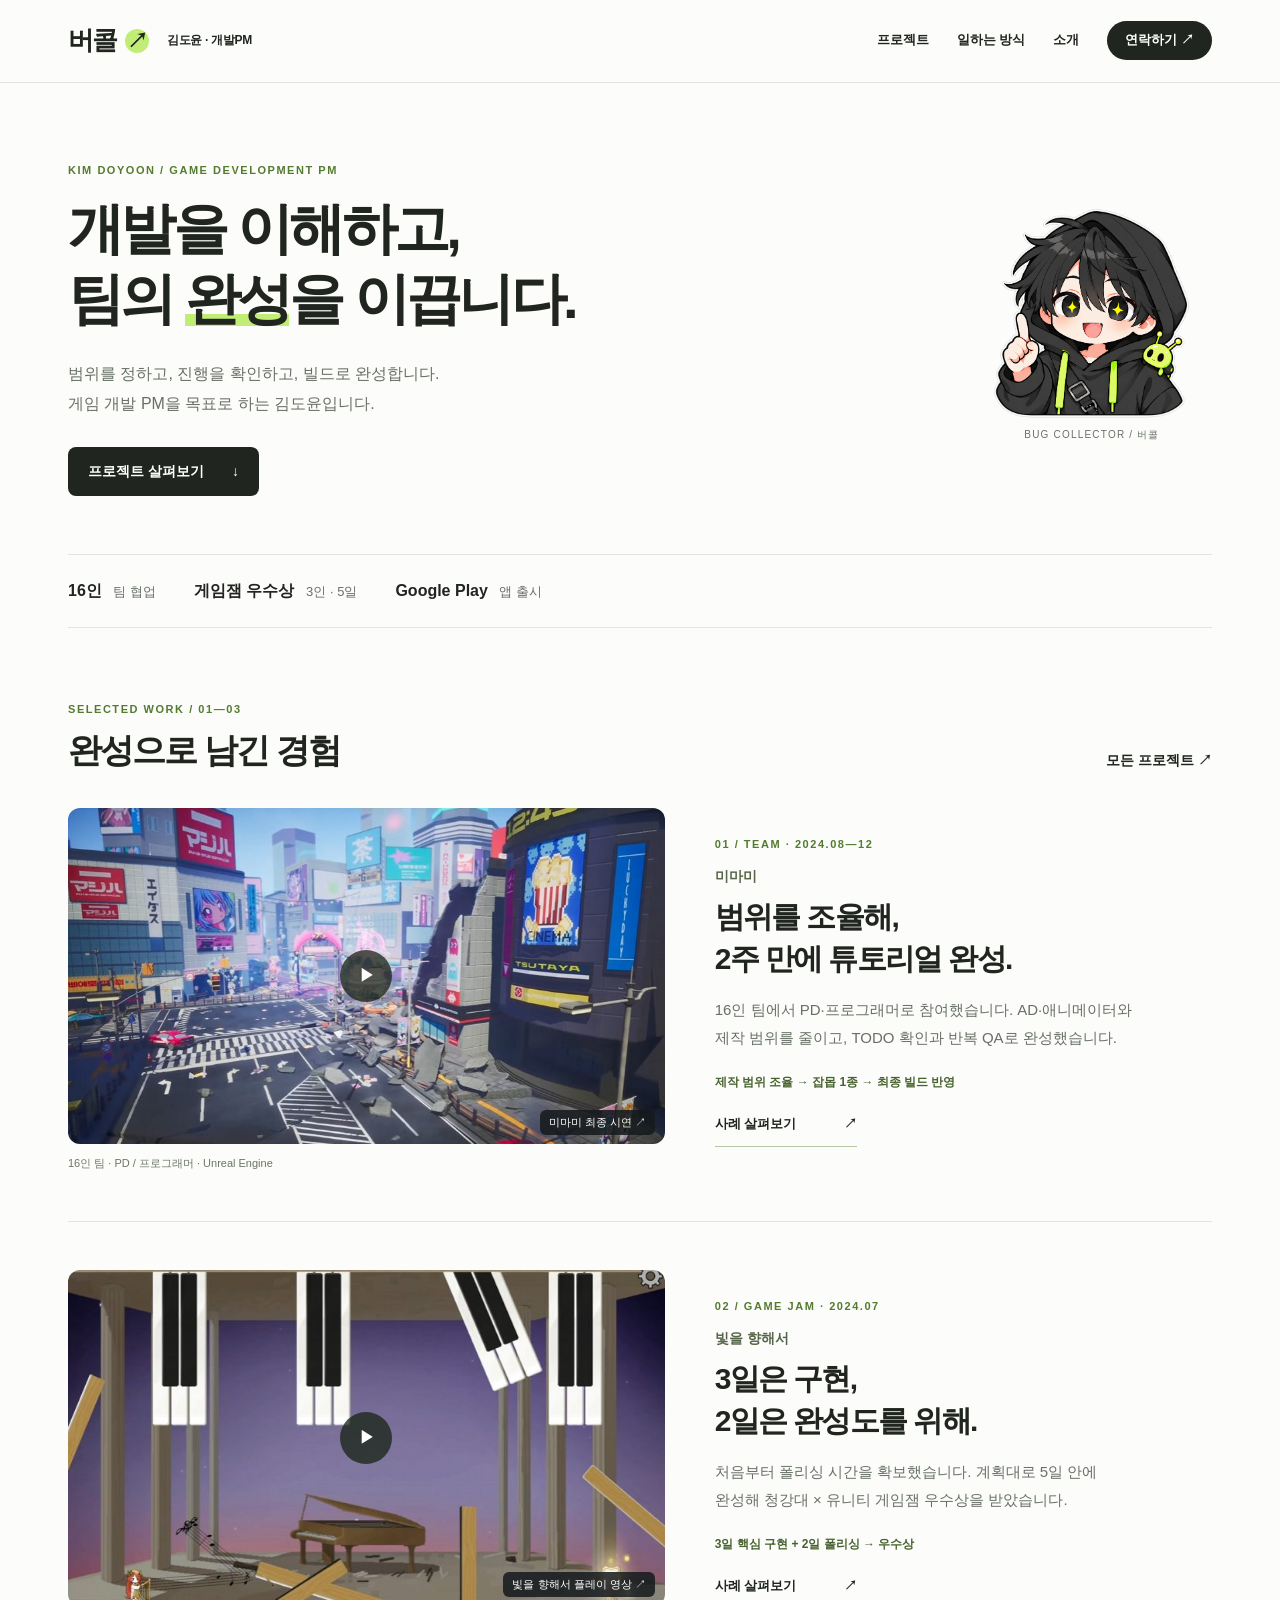
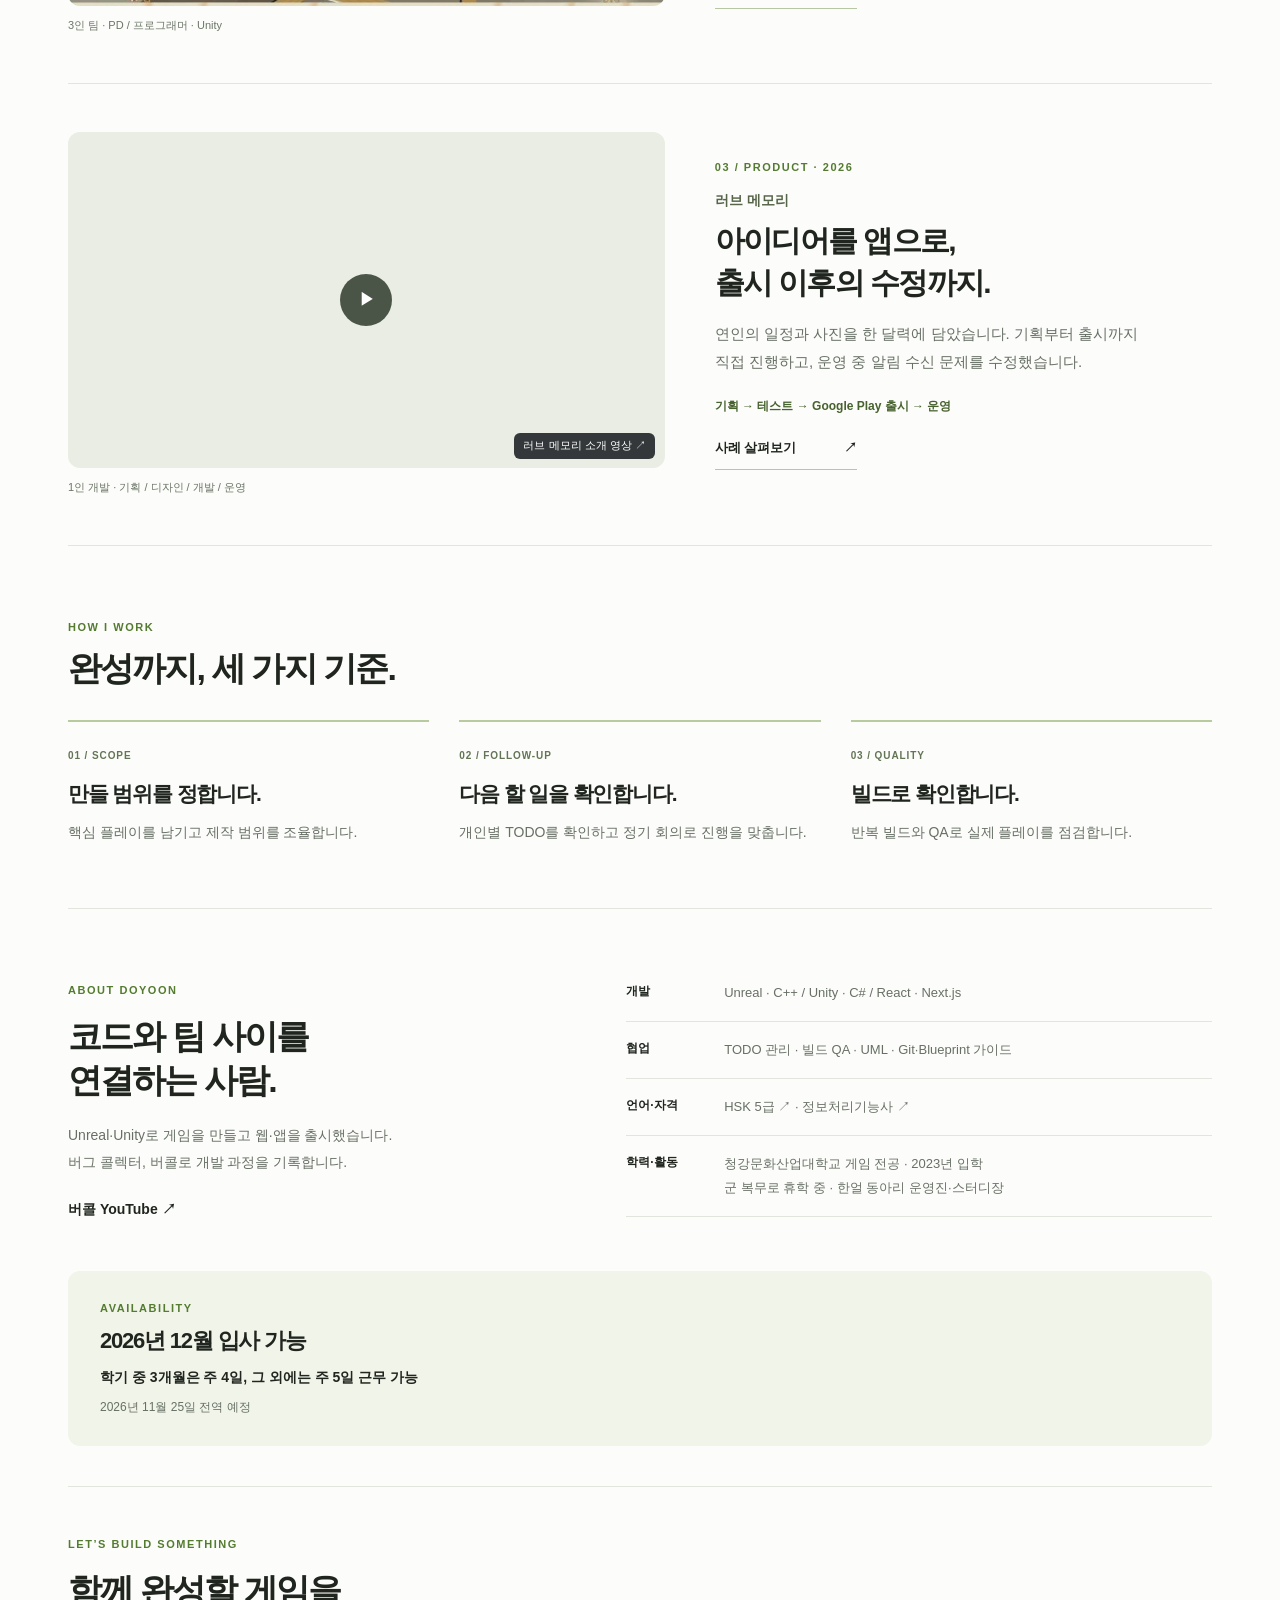
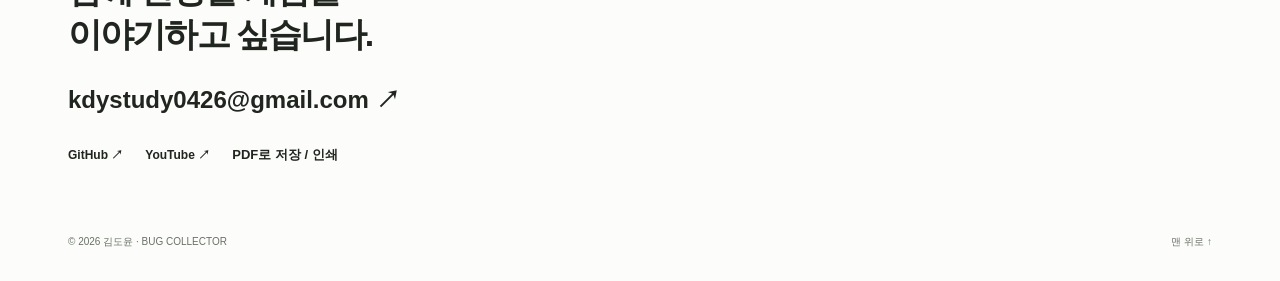
==== index.html @ 5506ebfa "Redesign PM portfolio with concise verified project stories" ====
<!doctype html>
<html lang="ko"><head><meta charset="utf-8"><meta name="viewport" content="width=device-width,initial-scale=1"><title>개발을 이해하고, 팀의 완성을 이끕니다 | 김도윤 · 개발PM</title><meta name="description" content="김도윤 개발 PM 포트폴리오. 16인 팀 협업, 게임잼 우수상, 앱 출시 경험."><meta name="theme-color" content="#ffffff"><meta property="og:title" content="개발을 이해하고, 팀의 완성을 이끕니다 | 김도윤 · 개발PM"><meta property="og:image" content="https://kevin04261004.github.io/Portfolio/assets/img/brand/bug-collector.png"><link rel="stylesheet" href="assets/css/portfolio.css"><link rel="stylesheet" href="assets/css/editorial.css"><script src="assets/js/portfolio.js" defer></script></head>
<body class="refresh home"><a class="skip" href="#main">본문으로 바로가기</a><header class="header"><div class="header-inner"><a class="brand" href="#">버콜<span class="brand-dot" aria-hidden="true">↗</span><span class="brand-name">김도윤 · 개발PM</span></a><nav aria-label="주요 메뉴"><a href="#projects">프로젝트</a><a href="#approach">일하는 방식</a><a href="#about">소개</a><a class="nav-contact" href="#contact">연락하기 ↗</a></nav></div></header><main class="container" id="main"><section class="intro"><div><p class="eyebrow">KIM DOYOON / GAME DEVELOPMENT PM</p><h1>개발을 이해하고,<br>팀의 <em>완성</em>을 이끕니다.</h1><p class="intro-line">범위를 정하고, 진행을 확인하고, 빌드로 완성합니다.<br>게임 개발 PM을 목표로 하는 김도윤입니다.</p><a class="button" href="#projects">프로젝트 살펴보기 <span>↓</span></a></div><div class="brand-stamp"><picture><source type="image/webp" srcset="assets/img/brand/bug-collector.webp"><img src="assets/img/brand/bug-collector.png" width="210" height="210" alt="버콜 캐릭터" fetchpriority="high"></picture><span>BUG COLLECTOR / 버콜</span></div></section>
<div class="quick-facts"><span><b>16인</b> 팀 협업</span><span><b>게임잼 우수상</b> 3인 · 5일</span><span><b>Google Play</b> 앱 출시</span></div>
<section class="selected section" id="projects"><div class="section-heading"><div><p class="eyebrow">SELECTED WORK / 01—03</p><h2>완성으로 남긴 경험</h2></div><a class="text-link" href="archive.html">모든 프로젝트 ↗</a></div><article class="work-row" id="pr-mimami"><div class="work-media"><a class="video-preview" href="https://www.youtube.com/watch?v=m4Nka0iVqvw&amp;t=329s" data-video="m4Nka0iVqvw" data-start="329" data-title="미마미 최종 시연" target="_blank" rel="noopener"><img src="assets/img/project/mimami.jpg" width="1280" height="720" loading="lazy" alt="미마미 최종 시연"><span class="play" aria-hidden="true">▶</span><span class="watch">미마미 최종 시연 ↗</span></a><p class="image-caption">16인 팀 · PD / 프로그래머 · Unreal Engine</p></div><div class="work-copy"><p class="eyebrow">01 / TEAM · 2024.08—12</p><p class="work-name">미마미</p><h3>범위를 조율해,<br>2주 만에 튜토리얼 완성.</h3><p class="work-description">16인 팀에서 PD·프로그래머로 참여했습니다. AD·애니메이터와 제작 범위를 줄이고, TODO 확인과 반복 QA로 완성했습니다.</p><p class="outcome">제작 범위 조율 → 잡몹 1종 → 최종 빌드 반영</p><a class="study-link" href="case-pr-mimami.html">사례 살펴보기 <span>↗</span></a></div></article><article class="work-row" id="pr-jam"><div class="work-media"><a class="video-preview" href="https://www.youtube.com/watch?v=gHCZj0rF1ME" data-video="gHCZj0rF1ME" data-start="0" data-title="빛을 향해서 플레이 영상" target="_blank" rel="noopener"><img src="assets/img/project/jam.jpg" width="1280" height="720" loading="lazy" alt="빛을 향해서 플레이 영상"><span class="play" aria-hidden="true">▶</span><span class="watch">빛을 향해서 플레이 영상 ↗</span></a><p class="image-caption">3인 팀 · PD / 프로그래머 · Unity</p></div><div class="work-copy"><p class="eyebrow">02 / GAME JAM · 2024.07</p><p class="work-name">빛을 향해서</p><h3>3일은 구현,<br>2일은 완성도를 위해.</h3><p class="work-description">처음부터 폴리싱 시간을 확보했습니다. 계획대로 5일 안에 완성해 청강대 × 유니티 게임잼 우수상을 받았습니다.</p><p class="outcome">3일 핵심 구현 + 2일 폴리싱 → 우수상</p><a class="study-link" href="case-pr-jam.html">사례 살펴보기 <span>↗</span></a></div></article><article class="work-row" id="love-memory"><div class="work-media"><a class="video-preview" href="https://www.youtube.com/watch?v=WIhtwNLPAaQ" data-video="WIhtwNLPAaQ" data-start="0" data-title="러브 메모리 소개 영상" target="_blank" rel="noopener"><img src="https://i.ytimg.com/vi/WIhtwNLPAaQ/maxresdefault.jpg" data-thumb="WIhtwNLPAaQ" width="1280" height="720" loading="lazy" alt="러브 메모리 소개 영상"><span class="play" aria-hidden="true">▶</span><span class="watch">러브 메모리 소개 영상 ↗</span></a><p class="image-caption">1인 개발 · 기획 / 디자인 / 개발 / 운영</p></div><div class="work-copy"><p class="eyebrow">03 / PRODUCT · 2026</p><p class="work-name">러브 메모리</p><h3>아이디어를 앱으로,<br>출시 이후의 수정까지.</h3><p class="work-description">연인의 일정과 사진을 한 달력에 담았습니다. 기획부터 출시까지 직접 진행하고, 운영 중 알림 수신 문제를 수정했습니다.</p><p class="outcome">기획 → 테스트 → Google Play 출시 → 운영</p><a class="study-link" href="case-love-memory.html">사례 살펴보기 <span>↗</span></a></div></article></section><section class="section method" id="approach"><div class="section-heading"><div><p class="eyebrow">HOW I WORK</p><h2>완성까지, 세 가지 기준.</h2></div></div><div class="method-grid"><article><span>01 / SCOPE</span><h3>만들 범위를 정합니다.</h3><p>핵심 플레이를 남기고 제작 범위를 조율합니다.</p></article><article><span>02 / FOLLOW-UP</span><h3>다음 할 일을 확인합니다.</h3><p>개인별 TODO를 확인하고 정기 회의로 진행을 맞춥니다.</p></article><article><span>03 / QUALITY</span><h3>빌드로 확인합니다.</h3><p>반복 빌드와 QA로 실제 플레이를 점검합니다.</p></article></div></section>
<section class="section about-new" id="about"><div><p class="eyebrow">ABOUT DOYOON</p><h2>코드와 팀 사이를<br>연결하는 사람.</h2><p>Unreal·Unity로 게임을 만들고 웹·앱을 출시했습니다.<br>버그 콜렉터, 버콜로 개발 과정을 기록합니다.</p><a class="text-link" href="https://www.youtube.com/@bugcollector0_0" target="_blank" rel="noopener">버콜 YouTube ↗</a></div><div class="profile-facts"><div><span>개발</span><p>Unreal · C++ / Unity · C# / React · Next.js</p></div><div><span>협업</span><p>TODO 관리 · 빌드 QA · UML · Git·Blueprint 가이드</p></div><div id="qualifications"><span>언어·자격</span><p><a href="assets/img/cert/hsk5.jpg" target="_blank" rel="noopener">HSK 5급 ↗</a> · <a href="assets/img/cert/info-processing.jpg" target="_blank" rel="noopener">정보처리기능사 ↗</a></p></div><div><span>학력·활동</span><p>청강문화산업대학교 게임 전공 · 2023년 입학<br>군 복무로 휴학 중 · 한얼 동아리 운영진·스터디장</p></div></div></section>
<section class="availability"><p class="eyebrow">AVAILABILITY</p><h2>2026년 12월 입사 가능</h2><p><strong>학기 중 3개월은 주 4일, 그 외에는 주 5일 근무 가능</strong></p><p class="availability-note">2026년 11월 25일 전역 예정</p></section>
<section class="contact" id="contact"><div><p class="eyebrow">LET’S BUILD SOMETHING</p><h2>함께 완성할 게임을<br>이야기하고 싶습니다.</h2><a class="contact-mail" href="mailto:kdystudy0426@gmail.com">kdystudy0426@gmail.com ↗</a><div class="contact-links"><a href="https://github.com/Kevin04261004" target="_blank" rel="noopener">GitHub ↗</a><a href="https://www.youtube.com/@bugcollector0_0" target="_blank" rel="noopener">YouTube ↗</a><button type="button" data-print>PDF로 저장 / 인쇄</button></div></div></section></main><footer class="footer container"><span>© 2026 김도윤 · BUG COLLECTOR</span><a href="#">맨 위로 ↑</a></footer><dialog id="video-dialog" aria-labelledby="video-title"><div class="video-toolbar"><h2 id="video-title">프로젝트 영상</h2><button type="button" data-close aria-label="영상 닫기">닫기 ✕</button></div><div id="player"></div><p>영상이 재생되지 않나요? <a id="youtube-direct" target="_blank" rel="noopener">YouTube에서 보기 ↗</a></p></dialog></body></html>
---- assets/css/portfolio.css ----
:root{--ink:#15191d;--muted:#616973;--lime:#c0f653;--wash:#f4f6f1;--line:#e5e8e1;--radius:16px}*{box-sizing:border-box}html{scroll-behavior:smooth;scroll-padding-top:100px}body{margin:0;color:var(--ink);background:#fff;font-family:Pretendard,'Noto Sans KR',-apple-system,BlinkMacSystemFont,'Segoe UI',sans-serif;font-size:16px;line-height:1.7;word-break:keep-all}a{color:inherit;text-decoration:none}button{font:inherit;cursor:pointer;color:inherit}a,button,summary{-webkit-tap-highlight-color:transparent}a:focus-visible,button:focus-visible,summary:focus-visible{outline:3px solid #56830b;outline-offset:5px}img{max-width:100%;height:auto;display:block}h1,h2,h3,h4,p{margin:0}h1,h2,h3,h4{line-height:1.3;letter-spacing:-.055em}p{color:var(--muted)}.container{max-width:1320px;margin:auto;padding:0 40px}.header{position:sticky;top:0;background:#fffffff5;z-index:20;border-bottom:1px solid var(--line)}.header-inner{max-width:1400px;margin:auto;padding:16px 40px;display:flex;align-items:center;justify-content:space-between;gap:20px}.brand{font-size:32px;font-weight:950;letter-spacing:-.08em;display:flex;align-items:center;gap:9px;white-space:nowrap}.brand-dot{border-radius:50%;background:var(--lime);width:30px;height:30px;display:grid;place-items:center;font-size:25px;line-height:1}.brand-name{font-size:14px;font-weight:600;letter-spacing:-.025em;margin-left:9px}nav{display:flex;align-items:center;gap:30px;font-size:14px;font-weight:700}.nav-contact{background:var(--ink);color:#fff;border-radius:40px;padding:10px 22px}.hero{display:grid;grid-template-columns:1.13fr 1fr;align-items:center;min-height:450px;padding-top:24px;gap:16px}.hero-copy{position:relative;z-index:1;padding:24px 0}.eyebrow{color:#517615;font-size:12px;font-weight:750;letter-spacing:.16em;margin-bottom:14px;display:block}.hero .eyebrow{display:flex;align-items:center;gap:15px}.eyebrow span{display:inline-block;height:1px;width:40px;background:var(--lime)}h1{font-size:clamp(34px,4.15vw,58px);line-height:1.23;letter-spacing:-.07em;font-weight:900;white-space:nowrap}.underline{position:relative;isolation:isolate}.underline:after{content:'';position:absolute;bottom:3px;left:-3px;width:100%;height:11px;background:var(--lime);z-index:-1;transform:rotate(-2deg);border-radius:15px}.hero-sub{font-size:23px;color:var(--ink);margin-top:23px;font-weight:500}.hero-description{font-size:14px;line-height:1.85;margin-top:10px}.button{display:inline-flex;align-items:center;gap:28px;border-radius:40px;background:var(--ink);color:white;padding:12px 26px;font-weight:700;font-size:15px;margin-top:24px;transition:transform .2s}.button:hover{transform:translateY(-3px)}.hero-art{position:relative;isolation:isolate;display:flex;align-items:center;justify-content:center;height:435px}.hero-art img{height:415px;width:415px;object-fit:contain;position:relative}.lime-orbit{position:absolute;inset:55px 0 30px;background:radial-gradient(ellipse,#e7ffaf,#f5ffdf);border-radius:50%;transform:rotate(-13deg);z-index:-1}.art-label{position:absolute;bottom:24px;right:0;font-size:13px;font-weight:800;transform:rotate(-8deg);background:#fff;border:1px solid var(--line);border-radius:9px;padding:8px 12px}.art-label small{display:block;font-weight:500;font-size:12px}.proof-strip{display:grid;grid-template-columns:repeat(3,1fr);gap:24px;padding:26px 0 30px;border-bottom:1px solid var(--line)}.proof-strip>a{display:flex;gap:16px;align-items:center}.proof-strip>a+a{border-left:1px solid var(--line);padding-left:24px}.proof-icon{flex-shrink:0;width:54px;height:54px;border-radius:50%;background:#eafaC7;display:grid;place-items:center;font-size:24px;font-weight:800}.proof-strip strong{display:block;font-size:20px;letter-spacing:-.05em}.proof-strip div>span{display:block;color:var(--muted);font-size:13px}.section{padding-top:64px}.section-heading{display:flex;justify-content:space-between;align-items:flex-end;gap:24px}.section-heading .eyebrow{margin-bottom:9px}h2{font-size:32px}.text-link{font-size:14px;font-weight:700}.text-link:hover,.case-links a:hover,.contact-links a:hover{text-decoration:underline;text-underline-offset:5px}.section-intro{font-size:15px;margin-top:10px;margin-bottom:25px}.project-grid{display:grid;grid-template-columns:repeat(3,minmax(0,1fr));gap:28px;align-items:start}.project{min-width:0;scroll-margin-top:110px}.video-preview{position:relative;display:block;aspect-ratio:16/9;border-radius:var(--radius);overflow:hidden;background:#edf0e9;isolation:isolate}.video-preview img{width:100%;height:100%;object-fit:cover;transition:transform .25s}.video-preview:hover img{transform:scale(1.035)}.project-badge{position:absolute;left:12px;top:12px;background:#fffffff2;border-radius:25px;padding:3px 13px;font-size:12px;font-weight:750}.play{position:absolute;left:50%;top:50%;transform:translate(-50%,-50%);width:44px;height:44px;display:grid;place-items:center;border-radius:50%;background:#111b;color:white;font-size:17px;padding-left:3px}.watch{position:absolute;right:10px;bottom:9px;font-size:11px;color:#fff;background:#15191dd9;padding:3px 9px;border-radius:6px}.project-meta{font-size:11px;letter-spacing:.07em;margin:17px 0 5px}.project h3{font-size:26px}.project-one{color:var(--ink);font-size:16px;font-weight:650;margin-top:7px}.project-summary{font-size:16px;margin-top:11px;line-height:1.85;min-height:78px}.tags{display:flex;flex-wrap:wrap;gap:6px;margin:16px 0 20px}.tags span{font-size:11px;background:var(--wash);border-radius:6px;padding:4px 8px;color:#4f5846}.case{border-top:1px solid var(--line);border-bottom:1px solid var(--line)}summary{display:flex;justify-content:space-between;align-items:center;gap:16px;cursor:pointer;list-style:none;font-size:14px;font-weight:700;padding:15px 0}summary::-webkit-details-marker{display:none}summary>span:last-child{font-size:20px;transition:transform .15s}details[open]>summary>span:last-child{transform:rotate(45deg)}.case-content{padding:4px 0 24px;font-size:16px}.case-content p{margin:12px 0}.case-facts{margin:0}.case-facts>div{margin:13px 0 20px}.case-facts dt{font-size:12px;color:#527815;font-weight:800;margin-bottom:5px}.case-facts dd{margin:0;color:#4a535c;line-height:1.85}h4{font-size:16px;margin:21px 0 8px}ul{padding-left:20px;color:#4a535c}li+li{margin-top:7px}.case-links{display:flex;gap:15px;flex-wrap:wrap;margin-top:18px;font-weight:700;font-size:13px}.note{font-size:12px!important;background:var(--wash);padding:12px;border-radius:8px;line-height:1.8}.mini-timeline{display:flex;gap:5px}.mini-timeline>div{flex:1;background:#eaf5d7;border-radius:6px;padding:10px}.mini-timeline strong,.mini-timeline span{display:block;font-size:12px}.approach{margin-top:30px;border-top:1px solid var(--line)}.approach .section-heading>p{font-size:14px}.approach-grid{display:grid;grid-template-columns:repeat(3,1fr);gap:34px;margin:36px 0}.step{font-size:13px;font-weight:800;color:#517615;display:inline-block;border-bottom:2px solid var(--lime);padding-bottom:3px;margin-bottom:14px}.approach-grid h3{font-size:21px;margin-bottom:13px}.approach-grid p{font-size:15px;line-height:1.9}.evidence{background:var(--wash);padding:8px 25px;border-radius:14px;scroll-margin-top:110px}.evidence summary strong{display:block;font-size:18px}.evidence summary .eyebrow{margin:0 0 4px;font-size:10px}.evidence-body{padding:8px 0 20px;font-size:14px}.table-wrap{overflow-x:auto;margin:20px 0}table{width:100%;border-collapse:collapse;font-size:13px;text-align:left}caption{text-align:left;color:var(--muted);font-size:12px;margin-bottom:8px}td,th{border-bottom:1px solid #d8ddd1;padding:12px;vertical-align:top}thead{background:#e5eadc}tbody th{white-space:nowrap}.reflection{border-bottom:1px solid var(--line);margin-top:10px}.reflection .case-content{max-width:800px}.about{display:grid;grid-template-columns:1fr 1fr;gap:65px;margin:20px 0 32px}.about p{font-size:15px;margin:20px 0;max-width:550px}.about-panel{background:var(--wash);border-radius:16px;padding:27px 30px}.about-panel h3{font-size:20px}.about-panel dl{margin:18px 0}.about-panel dl>div{border-top:1px solid var(--line);padding:10px 0}.about-panel dt{font-size:14px;font-weight:700}.about-panel dd{margin:2px 0 0;font-size:13px;color:var(--muted)}.about-panel>a{font-size:13px;font-weight:700}.career-row{display:grid;grid-template-columns:repeat(3,1fr);gap:30px;padding:24px 0;border-top:1px solid var(--line);border-bottom:1px solid var(--line)}.career-row .eyebrow{font-size:10px;margin-bottom:9px}.career-row strong{font-size:15px}.career-row p{font-size:13px;margin-top:6px}.contact{margin:64px 0 30px;background:#edf8d9;border-radius:22px;padding:40px;display:flex;align-items:center;justify-content:space-between;gap:30px}.contact-mail{font-size:clamp(16px,2.2vw,25px);font-weight:650;display:inline-block;margin:23px 0;word-break:break-all}.contact-links{display:flex;gap:22px;flex-wrap:wrap;align-items:center;font-size:13px;font-weight:600}.contact-links button{border:0;background:transparent;padding:0;font-size:13px}.contact img{object-fit:contain;width:200px}.footer{display:flex;justify-content:space-between;font-size:11px;color:var(--muted);padding-top:20px;padding-bottom:30px}.skip{position:fixed;top:-100px;left:20px;background:var(--lime);padding:10px;z-index:100}.skip:focus{top:10px}dialog{padding:20px;border:0;border-radius:16px;width:min(960px,94vw);max-height:90vh;color:var(--ink)}dialog::backdrop{background:#101615cc}dialog h2{font-size:20px}.video-toolbar{display:flex;align-items:center;justify-content:space-between;margin-bottom:14px;gap:20px}.video-toolbar button{border:1px solid var(--line);border-radius:6px;background:white;padding:5px 10px}#player{aspect-ratio:16/9;background:#111}#player iframe{width:100%;height:100%;border:0}dialog p{font-size:13px;margin-top:12px}dialog p a{font-weight:700;text-decoration:underline}.archive-hero{padding:56px 0 30px}.archive-hero p{margin-top:16px}.archive-grid{row-gap:40px}.archive-grid .project-summary{min-height:0}.filter-bar{display:flex;gap:8px;flex-wrap:wrap;margin:20px 0 28px}.filter-bar button{background:white;border:1px solid var(--line);padding:7px 18px;border-radius:25px;font-size:13px}.filter-bar button[aria-pressed=true]{background:var(--ink);color:white}.archive-search{width:min(100%,430px);padding:12px 16px;font:inherit;border:1px solid #b8c0ad;border-radius:9px}.archive-count{font-size:13px;margin-bottom:18px}[hidden]{display:none!important}
@media(min-width:1500px){.hero{min-height:480px}.hero-art{height:460px}.hero-art img{height:440px;width:440px}}
@media(max-width:1000px){.container{padding-left:25px;padding-right:25px}.header-inner{padding:14px 25px}nav{gap:18px}.hero-art{height:350px}.hero-art img{height:330px;width:330px}.hero-sub{font-size:20px}.hero-description{font-size:13px}.proof-strip{gap:12px}.proof-strip>a+a{padding-left:12px}.proof-strip>a{gap:10px}.proof-strip strong{font-size:17px}.proof-strip div>span{font-size:12px}.proof-icon{width:44px;height:44px}.project-grid{gap:20px}.project-summary{min-height:103px}.about{gap:35px}}
@media(max-width:720px){html{scroll-padding-top:125px}.container{padding-left:22px;padding-right:22px}.header-inner{padding:10px 22px;flex-wrap:wrap;gap:8px}.brand{font-size:26px}.brand-name{font-size:12px}.brand-dot{width:25px;height:25px;font-size:20px}nav{width:100%;justify-content:space-between;gap:12px;font-size:12px}.nav-contact{padding:5px 14px}.hero{grid-template-columns:1fr;padding-top:16px;gap:0}.hero-copy{padding-bottom:0}.hero .eyebrow{font-size:10px}h1{font-size:clamp(29px,7.8vw,52px);white-space:normal}.hero-sub{font-size:20px;margin-top:21px}.hero-description{font-size:13px}.hero-description br{display:none}.button{margin-top:19px;font-size:14px}.hero-art{height:275px;margin-top:6px}.hero-art img{height:275px;width:275px}.lime-orbit{inset:25px 5% 15px}.art-label{font-size:11px;right:0;bottom:15px}.art-label small{font-size:10px}.proof-strip{grid-template-columns:1fr;gap:15px;padding:20px 0 25px}.proof-strip>a+a{padding-left:0;border:0}.proof-strip strong{font-size:17px}.proof-strip div>span{font-size:13px}.proof-icon{width:42px;height:42px;font-size:20px}.section{padding-top:40px}.section-heading{gap:10px;align-items:center}h2{font-size:27px}.section-heading .text-link{font-size:12px;white-space:nowrap}.eyebrow{font-size:10px}.section-intro{font-size:14px}.project-grid{grid-template-columns:1fr;gap:32px}.project-summary{min-height:0;font-size:15px}.project-one{font-size:17px}.project-meta{font-size:12px}.tags span{font-size:12px}.case-content{font-size:15px}summary{font-size:15px}.project h3{font-size:27px}.watch{font-size:12px}.approach .section-heading>p{display:none}.approach-grid{grid-template-columns:1fr;gap:25px;margin:25px 0}.approach-grid h3{font-size:20px}.step{margin-bottom:10px}.evidence{padding:8px 16px}.evidence summary strong{font-size:16px}.evidence-body{font-size:15px}table{min-width:560px}.about{grid-template-columns:1fr;gap:24px;margin-top:0}.about p{font-size:15px}.about-panel{padding:24px}.career-row{grid-template-columns:1fr;gap:23px}.contact{margin-top:40px;padding:25px 22px;gap:0;position:relative;overflow:hidden}.contact>div{position:relative;z-index:1}.contact img{display:none}.contact h2{font-size:27px}.contact-links{gap:18px;font-size:12px}.footer{gap:18px;font-size:10px}dialog{padding:14px}dialog h2{font-size:16px}.archive-hero{padding-top:35px}}
@media(prefers-reduced-motion:reduce){html{scroll-behavior:auto}*,*:before,*:after{transition:none!important}}
@media print{.header,nav,.button,.play,.watch,.filter-bar,.archive-search,.contact-links button,dialog,.skip{display:none!important}.container{max-width:none;padding:0}.hero{min-height:0}.hero-art{height:200px}.hero-art img{height:200px;width:200px}h1{font-size:30px}.hero-description{font-size:12px}.section{padding-top:22px}.project-grid{display:block}.project{break-inside:avoid;margin-bottom:22px}.video-preview{max-width:300px}.case-content{font-size:11px}.section-heading h2{font-size:24px}.proof-strip{padding:15px 0}.proof-strip strong{font-size:14px}.about,.career-row,.approach-grid{gap:18px}.contact{margin:25px 0;padding:20px}body{font-size:12px}.note{font-size:10px!important}details>summary{font-size:14px}a[href^='http']:after{content:' ↗';font-size:9px}.video-preview:after{content:attr(href)!important;position:absolute;bottom:0;background:white;font-size:8px}.tags{margin:10px 0}.project-summary{min-height:0}.footer{padding-top:10px}@page{size:A4;margin:14mm}}
/* Long-form cases keep the landing page concise and the reading column wide. */
.study-link{display:flex;justify-content:space-between;align-items:center;gap:12px;padding:14px 0;font-size:14px;font-weight:750;color:#395d08}.study-link:hover{text-decoration:underline;text-underline-offset:4px}.study{max-width:1100px}.back-link{display:inline-block;margin-top:28px;font-size:14px;color:var(--muted)}.study-hero{padding:38px 0 25px}.study-hero h1{font-size:48px;white-space:normal}.study-headline{font-size:26px;color:var(--ink);font-weight:700;margin:15px 0;line-height:1.5}.study-hero>p:last-of-type{max-width:780px;font-size:17px}.study-facts{display:grid;grid-template-columns:repeat(3,1fr);gap:20px;border-top:1px solid var(--line);border-bottom:1px solid var(--line);padding:20px 0;margin:28px 0 0}.study-facts dt{color:var(--muted);font-size:12px}.study-facts dd{margin:6px 0 0;font-size:15px;font-weight:650}.study-video{max-width:780px;margin:0 auto 35px}.study-video>p{font-size:12px;margin-top:8px;text-align:center}.study-section{border-top:1px solid var(--line);padding:38px 0}.study-section>p{font-size:16px;line-height:1.95;margin:18px 0;max-width:850px}.study-section h2{font-size:29px}.decision-grid{display:grid;grid-template-columns:1fr 1fr;gap:20px;margin:25px 0}.decision-grid article{background:var(--wash);border-radius:12px;padding:24px}.decision-grid h3{font-size:20px;margin-bottom:12px}.decision-grid p{font-size:16px;line-height:1.9}.decision-grid p+p{margin-top:14px}.study-section table{font-size:15px;line-height:1.85}.study-section tbody th{white-space:normal;min-width:130px}.study-subhead{font-size:21px;margin:28px 0 10px}.record-list{list-style:none;counter-reset:record;padding:0;margin:25px 0}.record-list li{position:relative;counter-increment:record;padding:0 0 24px 48px;border-left:2px solid #dbebc5;margin-left:16px}.record-list li:before{content:counter(record);position:absolute;left:-17px;top:0;width:32px;height:32px;border-radius:50%;background:var(--lime);display:grid;place-items:center;font-size:13px;font-weight:800}.record-list strong{font-size:18px}.record-list p{font-size:16px;margin:8px 0 0;line-height:1.9}.source-box{background:var(--wash);padding:22px;border-radius:12px;margin-top:25px}.source-box h3{font-size:18px}.source-box ul,.source-box p{font-size:14px}.study-nav{display:flex;justify-content:space-between;gap:20px;border-top:1px solid var(--line);padding:25px 0;font-size:15px;font-weight:700}.study .mini-timeline{margin:25px 0}.study .mini-timeline>div{padding:20px}.study .mini-timeline strong{font-size:17px}.study .mini-timeline span{font-size:14px;margin-top:5px}
@media(max-width:720px){.study-hero{padding-top:28px}.study-hero h1{font-size:36px}.study-headline{font-size:23px}.study-facts{grid-template-columns:1fr;gap:16px}.study-facts dd{margin-top:3px}.study-section{padding:30px 0}.study-section h2{font-size:25px}.decision-grid{grid-template-columns:1fr}.decision-grid article{padding:20px}.study-nav{flex-wrap:wrap}.study .mini-timeline{flex-direction:column}.study-section table{min-width:600px}.record-list li{padding-left:32px}.study-link{font-size:15px}}
@media print{.study-link,.back-link,.study-nav{display:none}.study-hero{padding:10px 0}.study-hero h1{font-size:30px}.study-headline{font-size:21px}.study-video{max-width:400px}.study-section{padding:20px 0}.study-section h2{font-size:22px}.study-section>p,.decision-grid p,.record-list p{font-size:11px}.study-section table{font-size:10px;min-width:0}.decision-grid article{break-inside:avoid}.source-box{break-inside:avoid}}

.credentials-summary{display:inline-flex;flex-wrap:wrap;align-items:center;gap:9px;font-size:13px;font-weight:650;color:#466619;margin-top:10px}.credentials-summary:hover{text-decoration:underline;text-underline-offset:4px}.qualifications{padding:24px 0 8px;scroll-margin-top:120px}.qualifications h2{font-size:27px}.qualifications .credential-date{font-size:13px;color:var(--muted);margin:14px 0 12px}.qualifications .text-link{display:inline-block;padding:5px 0}@media(max-width:720px){.qualifications h2{font-size:24px}.credentials-summary{font-size:12px}.qualifications .decision-grid{margin-top:20px}}@media print{.qualifications{break-inside:avoid}.qualifications h2{font-size:22px}.qualifications .decision-grid{grid-template-columns:1fr 1fr}.qualifications p{font-size:11px}.credentials-summary{font-size:11px}}
---- assets/css/editorial.css ----
/* The recruiting portfolio: concise copy, large project visuals, light surfaces. */
.refresh{--ink:#20251f;--muted:#687066;--lime:#c1ed77;--wash:#f6f7f3;--line:#e1e5dd;background:#fcfdfa;line-height:1.75}
.refresh .container{max-width:1240px;padding-inline:48px}.refresh .header{background:#fcfdfaf5}.refresh .header-inner{max-width:1240px;padding:18px 48px}.refresh .brand{font-size:26px}.refresh .brand-name{font-size:12px}.refresh .brand-dot{width:24px;height:24px;font-size:21px}.refresh nav{font-size:13px;gap:28px}.refresh .nav-contact{padding:8px 18px}.refresh .eyebrow{color:#547b30;font-size:11px;letter-spacing:.14em}.refresh h2{font-size:34px;letter-spacing:-.055em}.refresh .button{border-radius:8px;font-size:14px;padding:12px 20px;margin-top:28px}.refresh a{transition:color .15s}.refresh a:hover{color:#41651c}.refresh .button:hover,.refresh .nav-contact:hover{color:#fff;background:#35492a}
.intro{display:flex;align-items:center;justify-content:space-between;gap:24px;padding:78px 0 58px}.intro h1{font-size:clamp(36px,4.4vw,60px);line-height:1.25;white-space:normal;letter-spacing:-.065em}.intro h1 em{font-style:normal;position:relative;isolation:isolate}.intro h1 em:after{content:'';position:absolute;bottom:4px;left:0;right:0;height:12px;background:var(--lime);z-index:-1}.intro-line{font-size:16px;margin-top:24px;line-height:1.9}.brand-stamp{width:240px;flex-shrink:0;align-self:center;text-align:center}.brand-stamp img{width:210px;height:210px;object-fit:contain;margin:auto}.brand-stamp>span{font-size:10px;letter-spacing:.12em;color:var(--muted)}.quick-facts{display:flex;gap:38px;padding:22px 0;border-block:1px solid var(--line);font-size:13px;color:var(--muted)}.quick-facts b{font-size:16px;color:var(--ink);margin-right:8px}.refresh .section{padding-top:72px}.selected>.section-heading{margin-bottom:36px}.work-row{display:grid;grid-template-columns:1.2fr 1fr;gap:50px;align-items:center;padding:0 0 48px;margin-bottom:48px;border-bottom:1px solid var(--line);scroll-margin-top:110px}.work-row:last-child{margin-bottom:0}.refresh .video-preview{border-radius:12px;background:#e9ede4}.refresh .play{width:52px;height:52px;background:#172313bf}.image-caption{font-size:11px;margin-top:10px;color:#6b7466}.work-copy .eyebrow{margin-bottom:10px}.work-name{font-size:14px;font-weight:700;color:#57664a;margin-bottom:8px}.work-copy h3{font-size:30px;line-height:1.4;letter-spacing:-.055em}.work-description{font-size:15px;line-height:1.85;margin-top:16px;max-width:430px}.outcome{margin-top:20px;color:#48622f;font-weight:650;font-size:12px}.work-copy .study-link{display:inline-flex;gap:48px;margin-top:10px;border-bottom:1px solid #b6c7a4;padding:10px 0;color:var(--ink);font-size:13px}.method-grid{display:grid;grid-template-columns:repeat(3,1fr);gap:30px;margin-top:30px}.method-grid article{border-top:2px solid #b8cb9e;padding-top:18px}.method-grid article>span{font-size:10px;letter-spacing:.09em;color:#647456;font-weight:750}.method-grid h3{font-size:21px;margin:12px 0}.method-grid p{font-size:14px;line-height:1.85}.about-new{display:grid;grid-template-columns:1fr 1.2fr;gap:70px;margin-top:62px;border-top:1px solid var(--line)}.about-new>div>p:not(.eyebrow){font-size:14px;line-height:1.9;margin:20px 0}.profile-facts>div{display:grid;grid-template-columns:80px 1fr;gap:18px;border-bottom:1px solid var(--line);padding:16px 0;font-size:13px}.profile-facts>div:first-child{padding-top:0}.profile-facts span{font-size:12px;font-weight:700}.profile-facts p{line-height:1.85}.availability{margin-top:48px;padding:28px 32px;background:#f0f4e9;border-radius:12px}.availability .eyebrow{margin-bottom:8px}.availability h2{font-size:22px;margin-bottom:10px}.availability p{font-size:14px;color:var(--ink)}.availability .availability-note{font-size:12px;color:var(--muted);margin-top:7px}.refresh .contact{background:transparent;padding:48px 0 10px;margin-top:40px;border-top:1px solid var(--line);border-radius:0}.refresh .contact h2{font-size:34px}.refresh .contact-mail{font-size:24px}.refresh .contact-links{font-size:12px}.refresh .footer{margin-top:36px;font-size:10px}
.case-page main.container{max-width:1100px}.case-hero{padding:44px 0 28px}.case-name{font-size:17px;font-weight:700;color:#536b3d;margin-bottom:12px}.case-hero h1{font-size:clamp(34px,4.2vw,52px);line-height:1.3;white-space:normal}.case-lead{margin-top:22px;font-size:16px;line-height:1.9}.metric-row{display:grid;grid-template-columns:repeat(3,1fr);margin:32px 0 0;padding:20px 0;border-block:1px solid var(--line);gap:18px}.metric-row dt{font-size:11px;color:var(--muted)}.metric-row dd{font-size:21px;font-weight:700;margin:6px 0 0;letter-spacing:-.03em}.case-page main>.video-preview{max-width:880px;margin:0 auto 24px}.case-section{padding:48px 0;border-bottom:1px solid var(--line)}.case-section h2{font-size:30px}.case-section .decision-grid{grid-template-columns:repeat(auto-fit,minmax(230px,1fr));gap:18px;margin:24px 0 0}.case-section .decision-grid article{border:1px solid var(--line);background:#fff;border-radius:10px;padding:24px}.case-section .decision-grid h3{font-size:18px}.case-section .decision-grid p{font-size:15px;line-height:1.85}.section-copy{font-size:15px;margin:20px 0;max-width:790px;line-height:1.95}.video-pair{display:grid;grid-template-columns:1fr 1fr;gap:24px;margin-top:28px}.skill-list{display:flex;flex-wrap:wrap;gap:10px;margin-top:24px}.skill-list span{background:var(--wash);border:1px solid var(--line);border-radius:6px;padding:10px 14px;font-size:14px}.source-details{margin:26px 0;border-block:1px solid var(--line)}.source-details summary{font-size:13px;color:var(--muted)}.source-details>div{padding:4px 0 20px}.source-details p{font-size:13px;line-height:1.9}.record-excerpts{margin:18px 0;font-size:13px}.record-excerpts>div{display:grid;grid-template-columns:160px 1fr;gap:16px;padding:12px 0;border-top:1px solid var(--line)}.record-excerpts dt{font-weight:700}.record-excerpts dd{margin:0;color:var(--muted)}.schedule{display:grid;grid-template-columns:3fr 2fr;margin-top:28px;border-radius:12px;overflow:hidden;gap:3px}.schedule article{padding:28px;background:#eaf3dd}.schedule article+article{background:#f1ecdF}.schedule span{font-size:12px;letter-spacing:.1em;font-weight:700}.schedule h3{font-size:24px;margin:16px 0 10px}.schedule p{font-size:14px}.release-steps{display:grid;grid-template-columns:repeat(4,1fr);gap:8px;margin-top:28px;counter-reset:release}.release-steps span{counter-increment:release;background:#eff3e9;padding:16px;border-radius:8px;font-size:14px;font-weight:650}.release-steps span:before{content:'0' counter(release);display:block;font-size:11px;color:#61823c;margin-bottom:6px}.refresh .study-nav{font-size:13px;margin-top:30px}
@media(max-width:900px){.refresh .container{padding-inline:28px}.refresh .header-inner{padding-inline:28px}.brand-stamp{width:180px}.brand-stamp img{width:170px;height:170px}.intro{padding-top:54px}.work-row{gap:28px;grid-template-columns:1.05fr 1fr}.work-copy h3{font-size:26px}.quick-facts{gap:20px}.quick-facts b{font-size:14px}.about-new{gap:36px}}
@media(max-width:650px){.refresh .container{padding-inline:22px}.refresh .header-inner{padding:12px 22px;gap:10px}.refresh nav{gap:12px;font-size:12px}.refresh .brand-name{font-size:11px}.refresh .brand{font-size:24px}.intro{position:relative;padding:44px 0 32px;display:block}.intro .eyebrow{font-size:9px;letter-spacing:.08em}.intro h1{font-size:clamp(31px,8.3vw,48px)}.intro-line{font-size:14px;margin-top:20px}.intro-line br{display:none}.brand-stamp{position:absolute;bottom:22px;right:0;width:95px}.brand-stamp img{width:95px;height:95px}.brand-stamp>span{display:none}.intro .button{font-size:12px;padding:11px 15px;gap:15px}.quick-facts{gap:10px;justify-content:space-between;padding:18px 0;font-size:10px}.quick-facts b{display:block;margin:0 0 3px;font-size:13px}.refresh .section{padding-top:42px}.refresh h2{font-size:27px}.selected>.section-heading{margin-bottom:24px}.work-row{grid-template-columns:1fr;gap:20px;padding-bottom:30px;margin-bottom:32px}.image-caption{font-size:10px}.work-copy h3{font-size:27px}.work-description{font-size:14px;margin-top:14px;max-width:none}.outcome{font-size:11px;margin-top:14px}.work-copy .eyebrow{font-size:10px}.work-copy .study-link{margin-top:6px}.method-grid{grid-template-columns:1fr;gap:24px;margin-top:24px}.method-grid h3{font-size:20px;margin:8px 0}.about-new{grid-template-columns:1fr;gap:30px;margin-top:42px}.availability{padding:24px;margin-top:32px}.availability h2{font-size:21px}.availability p{font-size:13px}.refresh .contact{padding-top:32px;margin-top:32px}.refresh .contact h2{font-size:27px}.refresh .contact-mail{font-size:clamp(16px,4.7vw,23px)}.case-hero{padding-top:30px}.case-hero h1{font-size:33px}.case-name{font-size:15px}.case-lead{font-size:14px}.case-lead br{display:none}.metric-row{gap:10px;margin-top:24px;padding:16px 0}.metric-row dt{font-size:10px}.metric-row dd{font-size:15px}.case-section{padding:32px 0}.case-section h2{font-size:25px}.case-section .decision-grid{grid-template-columns:1fr}.case-section .decision-grid article{padding:20px}.case-section .decision-grid p{font-size:14px}.video-pair{grid-template-columns:1fr;gap:20px}.schedule{grid-template-columns:1fr}.schedule article{padding:22px}.schedule h3{font-size:22px}.release-steps{grid-template-columns:1fr 1fr}.section-copy{font-size:14px}.record-excerpts>div{grid-template-columns:1fr;gap:5px}.skill-list span{font-size:12px}.source-details summary{font-size:12px}}
@media print{@page{size:A4;margin:14mm}.refresh{background:#fff;font-size:10pt}.refresh .container{max-width:none;padding:0}.refresh .header,.refresh .button,.refresh .study-link,.refresh .text-link,.refresh .play,.refresh .watch,.refresh .back-link,.refresh .source-details,.refresh .study-nav,.refresh .contact-links button{display:none!important}.refresh .video-preview:after{content:none!important}.refresh a[href^='http']:after{content:none}.intro{padding:0 0 18px;display:flex}.intro h1{font-size:30px}.intro .eyebrow{font-size:8px}.intro-line{font-size:11px;margin-top:12px}.brand-stamp{position:static;width:100px}.brand-stamp img{width:100px;height:100px}.brand-stamp>span{display:none}.quick-facts{display:flex;padding:12px 0;gap:24px}.quick-facts b{font-size:12px;display:inline}.quick-facts span{font-size:10px}.refresh .section{padding-top:24px}.refresh h2{font-size:22px}.selected>.section-heading{margin-bottom:20px}.work-row{display:grid;grid-template-columns:1fr 1fr;gap:22px;padding-bottom:20px;margin-bottom:20px;break-inside:avoid}.refresh .video-preview{max-width:none}.work-copy h3{font-size:21px}.work-description{font-size:10px;margin-top:8px}.work-name{font-size:11px;margin-bottom:4px}.work-copy .eyebrow{font-size:8px;margin-bottom:6px}.outcome,.image-caption{font-size:8px}.outcome{margin-top:9px}.method,.about-new,.availability,.contact{break-inside:avoid}.method-grid{grid-template-columns:repeat(3,1fr);gap:18px;margin-top:20px}.method-grid h3{font-size:15px}.method-grid p{font-size:10px}.about-new{grid-template-columns:1fr 1.2fr;margin-top:24px;gap:24px}.about-new>div>p:not(.eyebrow){font-size:10px;margin:14px 0}.profile-facts>div{padding:10px 0;font-size:10px;grid-template-columns:60px 1fr;gap:10px}.profile-facts span{font-size:9px}.availability{margin-top:24px;padding:18px}.availability h2{font-size:18px}.availability p{font-size:11px}.refresh .contact{margin-top:24px;padding-top:20px}.refresh .contact h2{font-size:22px}.refresh .contact-mail{font-size:17px}.refresh .footer{margin-top:15px}.case-hero{padding-top:0}.case-hero h1{font-size:30px}.case-lead{font-size:11px}.metric-row dd{font-size:17px}.case-page main>.video-preview{max-width:480px}.case-section{padding:24px 0;break-inside:avoid}.case-section h2{font-size:23px}.case-section .decision-grid{grid-template-columns:repeat(2,1fr)}.case-section .decision-grid p,.section-copy{font-size:11px}.video-pair{grid-template-columns:1fr 1fr}.schedule{grid-template-columns:3fr 2fr}.release-steps{grid-template-columns:repeat(4,1fr)}.schedule p{font-size:11px}.skill-list span{font-size:10px}}
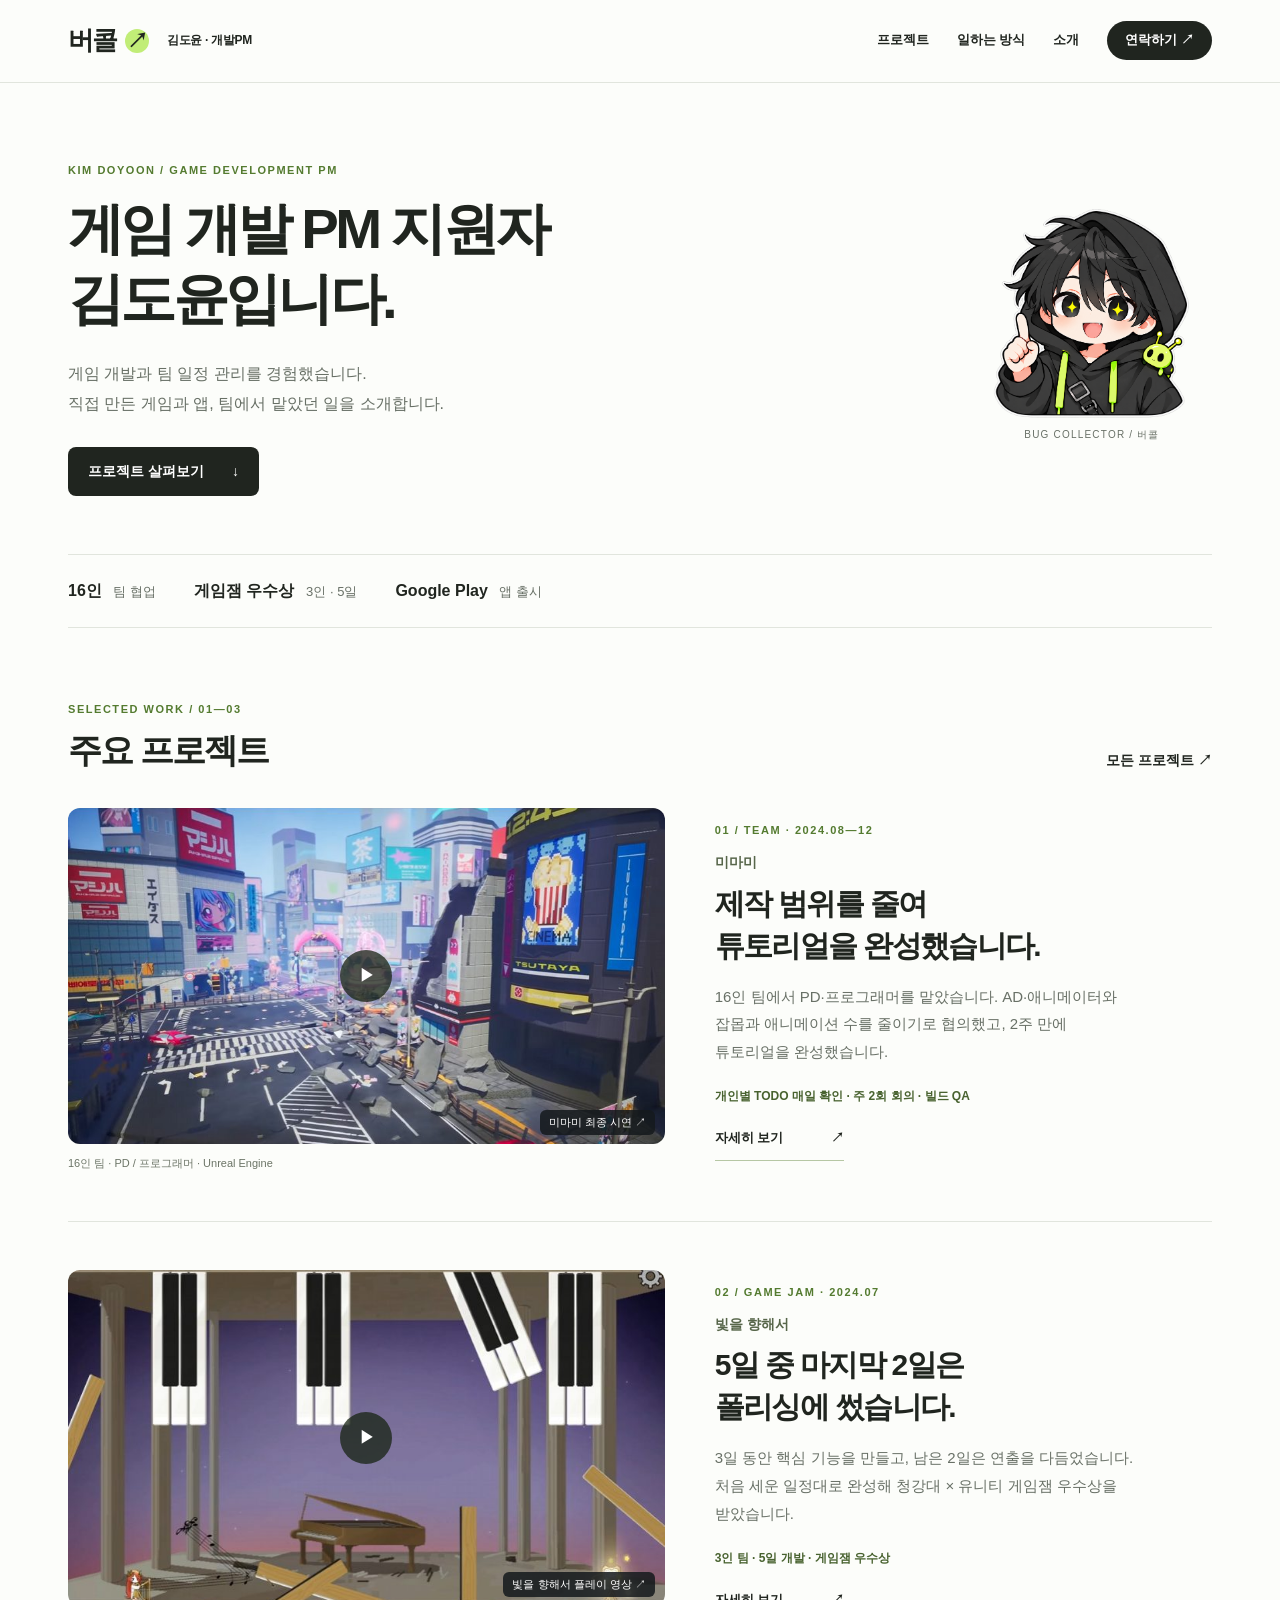
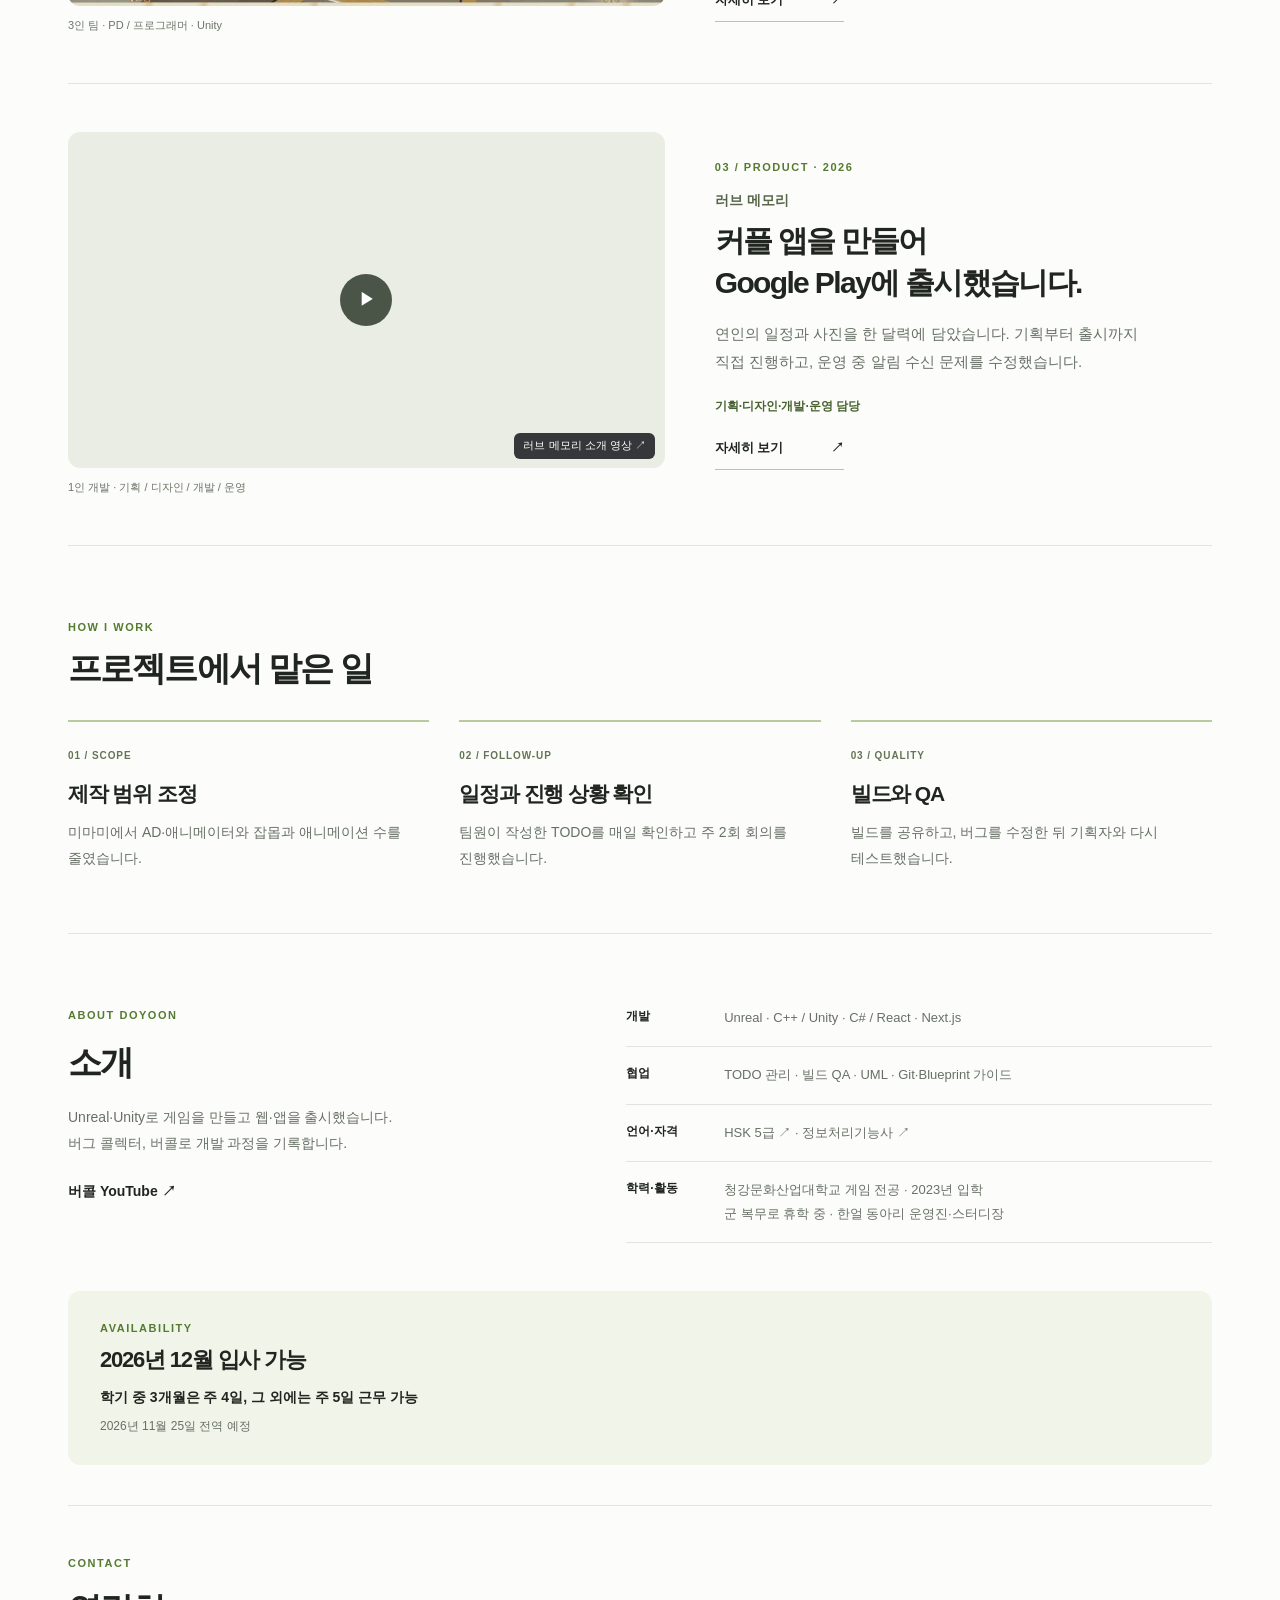
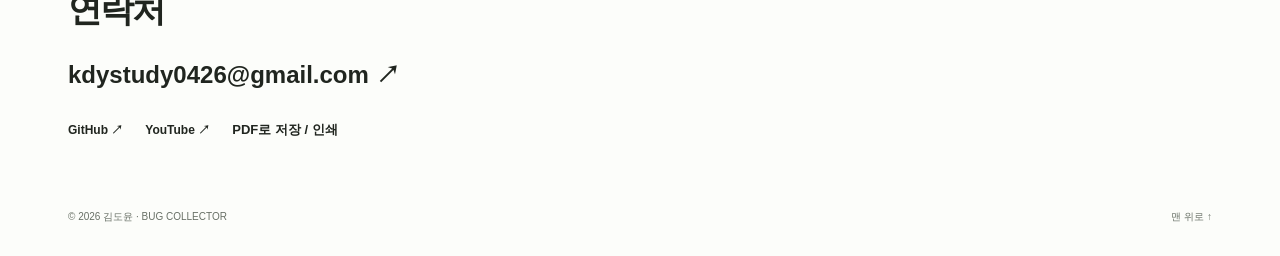
==== commit ebd373bf: "Rewrite portfolio copy in plain factual Korean" ====
--- a/index.html
+++ b/index.html
@@ -1,8 +1,8 @@
 <!doctype html>
-<html lang="ko"><head><meta charset="utf-8"><meta name="viewport" content="width=device-width,initial-scale=1"><title>개발을 이해하고, 팀의 완성을 이끕니다 | 김도윤 · 개발PM</title><meta name="description" content="김도윤 개발 PM 포트폴리오. 16인 팀 협업, 게임잼 우수상, 앱 출시 경험."><meta name="theme-color" content="#ffffff"><meta property="og:title" content="개발을 이해하고, 팀의 완성을 이끕니다 | 김도윤 · 개발PM"><meta property="og:image" content="https://kevin04261004.github.io/Portfolio/assets/img/brand/bug-collector.png"><link rel="stylesheet" href="assets/css/portfolio.css"><link rel="stylesheet" href="assets/css/editorial.css"><script src="assets/js/portfolio.js" defer></script></head>
-<body class="refresh home"><a class="skip" href="#main">본문으로 바로가기</a><header class="header"><div class="header-inner"><a class="brand" href="#">버콜<span class="brand-dot" aria-hidden="true">↗</span><span class="brand-name">김도윤 · 개발PM</span></a><nav aria-label="주요 메뉴"><a href="#projects">프로젝트</a><a href="#approach">일하는 방식</a><a href="#about">소개</a><a class="nav-contact" href="#contact">연락하기 ↗</a></nav></div></header><main class="container" id="main"><section class="intro"><div><p class="eyebrow">KIM DOYOON / GAME DEVELOPMENT PM</p><h1>개발을 이해하고,<br>팀의 <em>완성</em>을 이끕니다.</h1><p class="intro-line">범위를 정하고, 진행을 확인하고, 빌드로 완성합니다.<br>게임 개발 PM을 목표로 하는 김도윤입니다.</p><a class="button" href="#projects">프로젝트 살펴보기 <span>↓</span></a></div><div class="brand-stamp"><picture><source type="image/webp" srcset="assets/img/brand/bug-collector.webp"><img src="assets/img/brand/bug-collector.png" width="210" height="210" alt="버콜 캐릭터" fetchpriority="high"></picture><span>BUG COLLECTOR / 버콜</span></div></section>
+<html lang="ko"><head><meta charset="utf-8"><meta name="viewport" content="width=device-width,initial-scale=1"><title>게임 개발 PM 지원자 김도윤 | 김도윤 · 개발PM</title><meta name="description" content="김도윤 개발 PM 포트폴리오. 16인 팀 협업, 게임잼 우수상, 앱 출시 경험."><meta name="theme-color" content="#ffffff"><meta property="og:title" content="게임 개발 PM 지원자 김도윤 | 김도윤 · 개발PM"><meta property="og:image" content="https://kevin04261004.github.io/Portfolio/assets/img/brand/bug-collector.png"><link rel="stylesheet" href="assets/css/portfolio.css"><link rel="stylesheet" href="assets/css/editorial.css"><script src="assets/js/portfolio.js" defer></script></head>
+<body class="refresh home"><a class="skip" href="#main">본문으로 바로가기</a><header class="header"><div class="header-inner"><a class="brand" href="#">버콜<span class="brand-dot" aria-hidden="true">↗</span><span class="brand-name">김도윤 · 개발PM</span></a><nav aria-label="주요 메뉴"><a href="#projects">프로젝트</a><a href="#approach">일하는 방식</a><a href="#about">소개</a><a class="nav-contact" href="#contact">연락하기 ↗</a></nav></div></header><main class="container" id="main"><section class="intro"><div><p class="eyebrow">KIM DOYOON / GAME DEVELOPMENT PM</p><h1>게임 개발 PM 지원자<br>김도윤입니다.</h1><p class="intro-line">게임 개발과 팀 일정 관리를 경험했습니다.<br>직접 만든 게임과 앱, 팀에서 맡았던 일을 소개합니다.</p><a class="button" href="#projects">프로젝트 살펴보기 <span>↓</span></a></div><div class="brand-stamp"><picture><source type="image/webp" srcset="assets/img/brand/bug-collector.webp"><img src="assets/img/brand/bug-collector.png" width="210" height="210" alt="버콜 캐릭터" fetchpriority="high"></picture><span>BUG COLLECTOR / 버콜</span></div></section>
 <div class="quick-facts"><span><b>16인</b> 팀 협업</span><span><b>게임잼 우수상</b> 3인 · 5일</span><span><b>Google Play</b> 앱 출시</span></div>
-<section class="selected section" id="projects"><div class="section-heading"><div><p class="eyebrow">SELECTED WORK / 01—03</p><h2>완성으로 남긴 경험</h2></div><a class="text-link" href="archive.html">모든 프로젝트 ↗</a></div><article class="work-row" id="pr-mimami"><div class="work-media"><a class="video-preview" href="https://www.youtube.com/watch?v=m4Nka0iVqvw&amp;t=329s" data-video="m4Nka0iVqvw" data-start="329" data-title="미마미 최종 시연" target="_blank" rel="noopener"><img src="assets/img/project/mimami.jpg" width="1280" height="720" loading="lazy" alt="미마미 최종 시연"><span class="play" aria-hidden="true">▶</span><span class="watch">미마미 최종 시연 ↗</span></a><p class="image-caption">16인 팀 · PD / 프로그래머 · Unreal Engine</p></div><div class="work-copy"><p class="eyebrow">01 / TEAM · 2024.08—12</p><p class="work-name">미마미</p><h3>범위를 조율해,<br>2주 만에 튜토리얼 완성.</h3><p class="work-description">16인 팀에서 PD·프로그래머로 참여했습니다. AD·애니메이터와 제작 범위를 줄이고, TODO 확인과 반복 QA로 완성했습니다.</p><p class="outcome">제작 범위 조율 → 잡몹 1종 → 최종 빌드 반영</p><a class="study-link" href="case-pr-mimami.html">사례 살펴보기 <span>↗</span></a></div></article><article class="work-row" id="pr-jam"><div class="work-media"><a class="video-preview" href="https://www.youtube.com/watch?v=gHCZj0rF1ME" data-video="gHCZj0rF1ME" data-start="0" data-title="빛을 향해서 플레이 영상" target="_blank" rel="noopener"><img src="assets/img/project/jam.jpg" width="1280" height="720" loading="lazy" alt="빛을 향해서 플레이 영상"><span class="play" aria-hidden="true">▶</span><span class="watch">빛을 향해서 플레이 영상 ↗</span></a><p class="image-caption">3인 팀 · PD / 프로그래머 · Unity</p></div><div class="work-copy"><p class="eyebrow">02 / GAME JAM · 2024.07</p><p class="work-name">빛을 향해서</p><h3>3일은 구현,<br>2일은 완성도를 위해.</h3><p class="work-description">처음부터 폴리싱 시간을 확보했습니다. 계획대로 5일 안에 완성해 청강대 × 유니티 게임잼 우수상을 받았습니다.</p><p class="outcome">3일 핵심 구현 + 2일 폴리싱 → 우수상</p><a class="study-link" href="case-pr-jam.html">사례 살펴보기 <span>↗</span></a></div></article><article class="work-row" id="love-memory"><div class="work-media"><a class="video-preview" href="https://www.youtube.com/watch?v=WIhtwNLPAaQ" data-video="WIhtwNLPAaQ" data-start="0" data-title="러브 메모리 소개 영상" target="_blank" rel="noopener"><img src="https://i.ytimg.com/vi/WIhtwNLPAaQ/maxresdefault.jpg" data-thumb="WIhtwNLPAaQ" width="1280" height="720" loading="lazy" alt="러브 메모리 소개 영상"><span class="play" aria-hidden="true">▶</span><span class="watch">러브 메모리 소개 영상 ↗</span></a><p class="image-caption">1인 개발 · 기획 / 디자인 / 개발 / 운영</p></div><div class="work-copy"><p class="eyebrow">03 / PRODUCT · 2026</p><p class="work-name">러브 메모리</p><h3>아이디어를 앱으로,<br>출시 이후의 수정까지.</h3><p class="work-description">연인의 일정과 사진을 한 달력에 담았습니다. 기획부터 출시까지 직접 진행하고, 운영 중 알림 수신 문제를 수정했습니다.</p><p class="outcome">기획 → 테스트 → Google Play 출시 → 운영</p><a class="study-link" href="case-love-memory.html">사례 살펴보기 <span>↗</span></a></div></article></section><section class="section method" id="approach"><div class="section-heading"><div><p class="eyebrow">HOW I WORK</p><h2>완성까지, 세 가지 기준.</h2></div></div><div class="method-grid"><article><span>01 / SCOPE</span><h3>만들 범위를 정합니다.</h3><p>핵심 플레이를 남기고 제작 범위를 조율합니다.</p></article><article><span>02 / FOLLOW-UP</span><h3>다음 할 일을 확인합니다.</h3><p>개인별 TODO를 확인하고 정기 회의로 진행을 맞춥니다.</p></article><article><span>03 / QUALITY</span><h3>빌드로 확인합니다.</h3><p>반복 빌드와 QA로 실제 플레이를 점검합니다.</p></article></div></section>
-<section class="section about-new" id="about"><div><p class="eyebrow">ABOUT DOYOON</p><h2>코드와 팀 사이를<br>연결하는 사람.</h2><p>Unreal·Unity로 게임을 만들고 웹·앱을 출시했습니다.<br>버그 콜렉터, 버콜로 개발 과정을 기록합니다.</p><a class="text-link" href="https://www.youtube.com/@bugcollector0_0" target="_blank" rel="noopener">버콜 YouTube ↗</a></div><div class="profile-facts"><div><span>개발</span><p>Unreal · C++ / Unity · C# / React · Next.js</p></div><div><span>협업</span><p>TODO 관리 · 빌드 QA · UML · Git·Blueprint 가이드</p></div><div id="qualifications"><span>언어·자격</span><p><a href="assets/img/cert/hsk5.jpg" target="_blank" rel="noopener">HSK 5급 ↗</a> · <a href="assets/img/cert/info-processing.jpg" target="_blank" rel="noopener">정보처리기능사 ↗</a></p></div><div><span>학력·활동</span><p>청강문화산업대학교 게임 전공 · 2023년 입학<br>군 복무로 휴학 중 · 한얼 동아리 운영진·스터디장</p></div></div></section>
+<section class="selected section" id="projects"><div class="section-heading"><div><p class="eyebrow">SELECTED WORK / 01—03</p><h2>주요 프로젝트</h2></div><a class="text-link" href="archive.html">모든 프로젝트 ↗</a></div><article class="work-row" id="pr-mimami"><div class="work-media"><a class="video-preview" href="https://www.youtube.com/watch?v=m4Nka0iVqvw&amp;t=329s" data-video="m4Nka0iVqvw" data-start="329" data-title="미마미 최종 시연" target="_blank" rel="noopener"><img src="assets/img/project/mimami.jpg" width="1280" height="720" loading="lazy" alt="미마미 최종 시연"><span class="play" aria-hidden="true">▶</span><span class="watch">미마미 최종 시연 ↗</span></a><p class="image-caption">16인 팀 · PD / 프로그래머 · Unreal Engine</p></div><div class="work-copy"><p class="eyebrow">01 / TEAM · 2024.08—12</p><p class="work-name">미마미</p><h3>제작 범위를 줄여<br>튜토리얼을 완성했습니다.</h3><p class="work-description">16인 팀에서 PD·프로그래머를 맡았습니다. AD·애니메이터와 잡몹과 애니메이션 수를 줄이기로 협의했고, 2주 만에 튜토리얼을 완성했습니다.</p><p class="outcome">개인별 TODO 매일 확인 · 주 2회 회의 · 빌드 QA</p><a class="study-link" href="case-pr-mimami.html">자세히 보기 <span>↗</span></a></div></article><article class="work-row" id="pr-jam"><div class="work-media"><a class="video-preview" href="https://www.youtube.com/watch?v=gHCZj0rF1ME" data-video="gHCZj0rF1ME" data-start="0" data-title="빛을 향해서 플레이 영상" target="_blank" rel="noopener"><img src="assets/img/project/jam.jpg" width="1280" height="720" loading="lazy" alt="빛을 향해서 플레이 영상"><span class="play" aria-hidden="true">▶</span><span class="watch">빛을 향해서 플레이 영상 ↗</span></a><p class="image-caption">3인 팀 · PD / 프로그래머 · Unity</p></div><div class="work-copy"><p class="eyebrow">02 / GAME JAM · 2024.07</p><p class="work-name">빛을 향해서</p><h3>5일 중 마지막 2일은<br>폴리싱에 썼습니다.</h3><p class="work-description">3일 동안 핵심 기능을 만들고, 남은 2일은 연출을 다듬었습니다. 처음 세운 일정대로 완성해 청강대 × 유니티 게임잼 우수상을 받았습니다.</p><p class="outcome">3인 팀 · 5일 개발 · 게임잼 우수상</p><a class="study-link" href="case-pr-jam.html">자세히 보기 <span>↗</span></a></div></article><article class="work-row" id="love-memory"><div class="work-media"><a class="video-preview" href="https://www.youtube.com/watch?v=WIhtwNLPAaQ" data-video="WIhtwNLPAaQ" data-start="0" data-title="러브 메모리 소개 영상" target="_blank" rel="noopener"><img src="https://i.ytimg.com/vi/WIhtwNLPAaQ/maxresdefault.jpg" data-thumb="WIhtwNLPAaQ" width="1280" height="720" loading="lazy" alt="러브 메모리 소개 영상"><span class="play" aria-hidden="true">▶</span><span class="watch">러브 메모리 소개 영상 ↗</span></a><p class="image-caption">1인 개발 · 기획 / 디자인 / 개발 / 운영</p></div><div class="work-copy"><p class="eyebrow">03 / PRODUCT · 2026</p><p class="work-name">러브 메모리</p><h3>커플 앱을 만들어<br>Google Play에 출시했습니다.</h3><p class="work-description">연인의 일정과 사진을 한 달력에 담았습니다. 기획부터 출시까지 직접 진행하고, 운영 중 알림 수신 문제를 수정했습니다.</p><p class="outcome">기획·디자인·개발·운영 담당</p><a class="study-link" href="case-love-memory.html">자세히 보기 <span>↗</span></a></div></article></section><section class="section method" id="approach"><div class="section-heading"><div><p class="eyebrow">HOW I WORK</p><h2>프로젝트에서 맡은 일</h2></div></div><div class="method-grid"><article><span>01 / SCOPE</span><h3>제작 범위 조정</h3><p>미마미에서 AD·애니메이터와 잡몹과 애니메이션 수를 줄였습니다.</p></article><article><span>02 / FOLLOW-UP</span><h3>일정과 진행 상황 확인</h3><p>팀원이 작성한 TODO를 매일 확인하고 주 2회 회의를 진행했습니다.</p></article><article><span>03 / QUALITY</span><h3>빌드와 QA</h3><p>빌드를 공유하고, 버그를 수정한 뒤 기획자와 다시 테스트했습니다.</p></article></div></section>
+<section class="section about-new" id="about"><div><p class="eyebrow">ABOUT DOYOON</p><h2>소개</h2><p>Unreal·Unity로 게임을 만들고 웹·앱을 출시했습니다.<br>버그 콜렉터, 버콜로 개발 과정을 기록합니다.</p><a class="text-link" href="https://www.youtube.com/@bugcollector0_0" target="_blank" rel="noopener">버콜 YouTube ↗</a></div><div class="profile-facts"><div><span>개발</span><p>Unreal · C++ / Unity · C# / React · Next.js</p></div><div><span>협업</span><p>TODO 관리 · 빌드 QA · UML · Git·Blueprint 가이드</p></div><div id="qualifications"><span>언어·자격</span><p><a href="assets/img/cert/hsk5.jpg" target="_blank" rel="noopener">HSK 5급 ↗</a> · <a href="assets/img/cert/info-processing.jpg" target="_blank" rel="noopener">정보처리기능사 ↗</a></p></div><div><span>학력·활동</span><p>청강문화산업대학교 게임 전공 · 2023년 입학<br>군 복무로 휴학 중 · 한얼 동아리 운영진·스터디장</p></div></div></section>
 <section class="availability"><p class="eyebrow">AVAILABILITY</p><h2>2026년 12월 입사 가능</h2><p><strong>학기 중 3개월은 주 4일, 그 외에는 주 5일 근무 가능</strong></p><p class="availability-note">2026년 11월 25일 전역 예정</p></section>
-<section class="contact" id="contact"><div><p class="eyebrow">LET’S BUILD SOMETHING</p><h2>함께 완성할 게임을<br>이야기하고 싶습니다.</h2><a class="contact-mail" href="mailto:kdystudy0426@gmail.com">kdystudy0426@gmail.com ↗</a><div class="contact-links"><a href="https://github.com/Kevin04261004" target="_blank" rel="noopener">GitHub ↗</a><a href="https://www.youtube.com/@bugcollector0_0" target="_blank" rel="noopener">YouTube ↗</a><button type="button" data-print>PDF로 저장 / 인쇄</button></div></div></section></main><footer class="footer container"><span>© 2026 김도윤 · BUG COLLECTOR</span><a href="#">맨 위로 ↑</a></footer><dialog id="video-dialog" aria-labelledby="video-title"><div class="video-toolbar"><h2 id="video-title">프로젝트 영상</h2><button type="button" data-close aria-label="영상 닫기">닫기 ✕</button></div><div id="player"></div><p>영상이 재생되지 않나요? <a id="youtube-direct" target="_blank" rel="noopener">YouTube에서 보기 ↗</a></p></dialog></body></html>+<section class="contact" id="contact"><div><p class="eyebrow">CONTACT</p><h2>연락처</h2><a class="contact-mail" href="mailto:kdystudy0426@gmail.com">kdystudy0426@gmail.com ↗</a><div class="contact-links"><a href="https://github.com/Kevin04261004" target="_blank" rel="noopener">GitHub ↗</a><a href="https://www.youtube.com/@bugcollector0_0" target="_blank" rel="noopener">YouTube ↗</a><button type="button" data-print>PDF로 저장 / 인쇄</button></div></div></section></main><footer class="footer container"><span>© 2026 김도윤 · BUG COLLECTOR</span><a href="#">맨 위로 ↑</a></footer><dialog id="video-dialog" aria-labelledby="video-title"><div class="video-toolbar"><h2 id="video-title">프로젝트 영상</h2><button type="button" data-close aria-label="영상 닫기">닫기 ✕</button></div><div id="player"></div><p>영상이 재생되지 않나요? <a id="youtube-direct" target="_blank" rel="noopener">YouTube에서 보기 ↗</a></p></dialog></body></html>
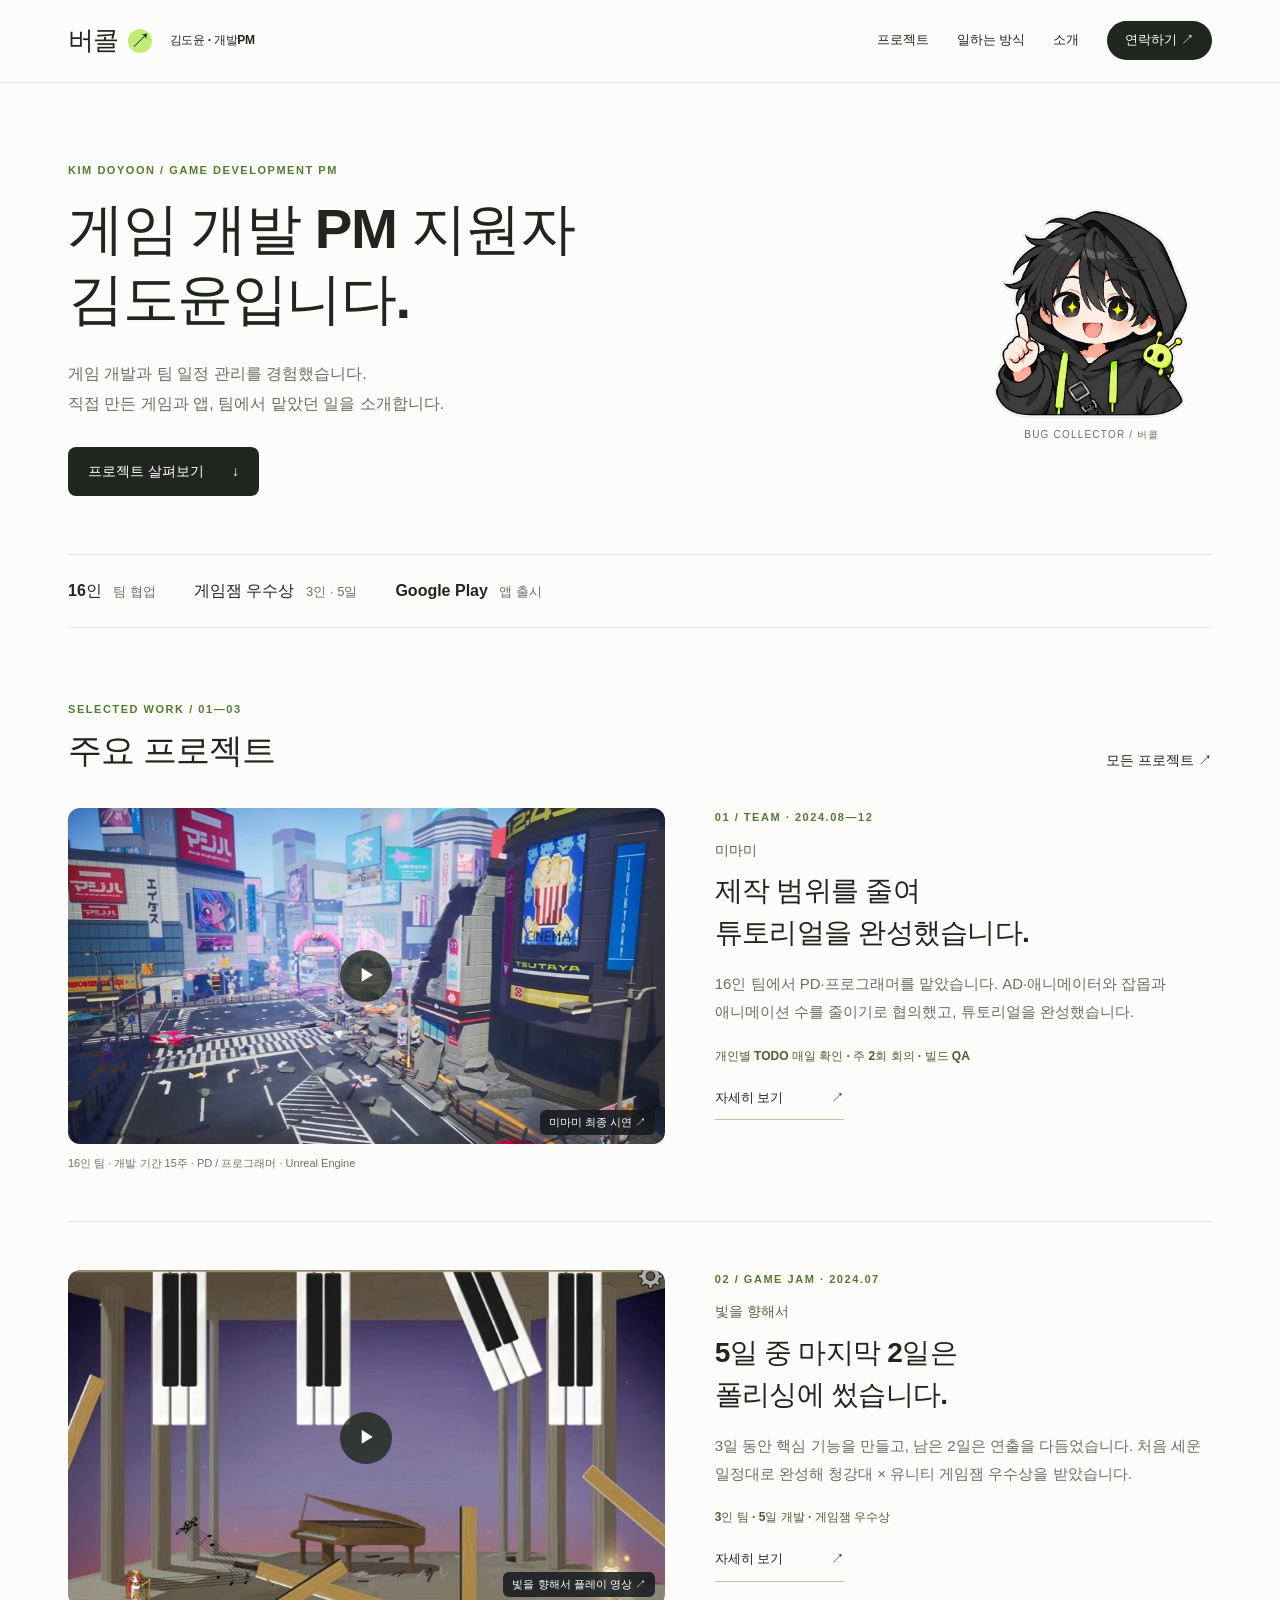
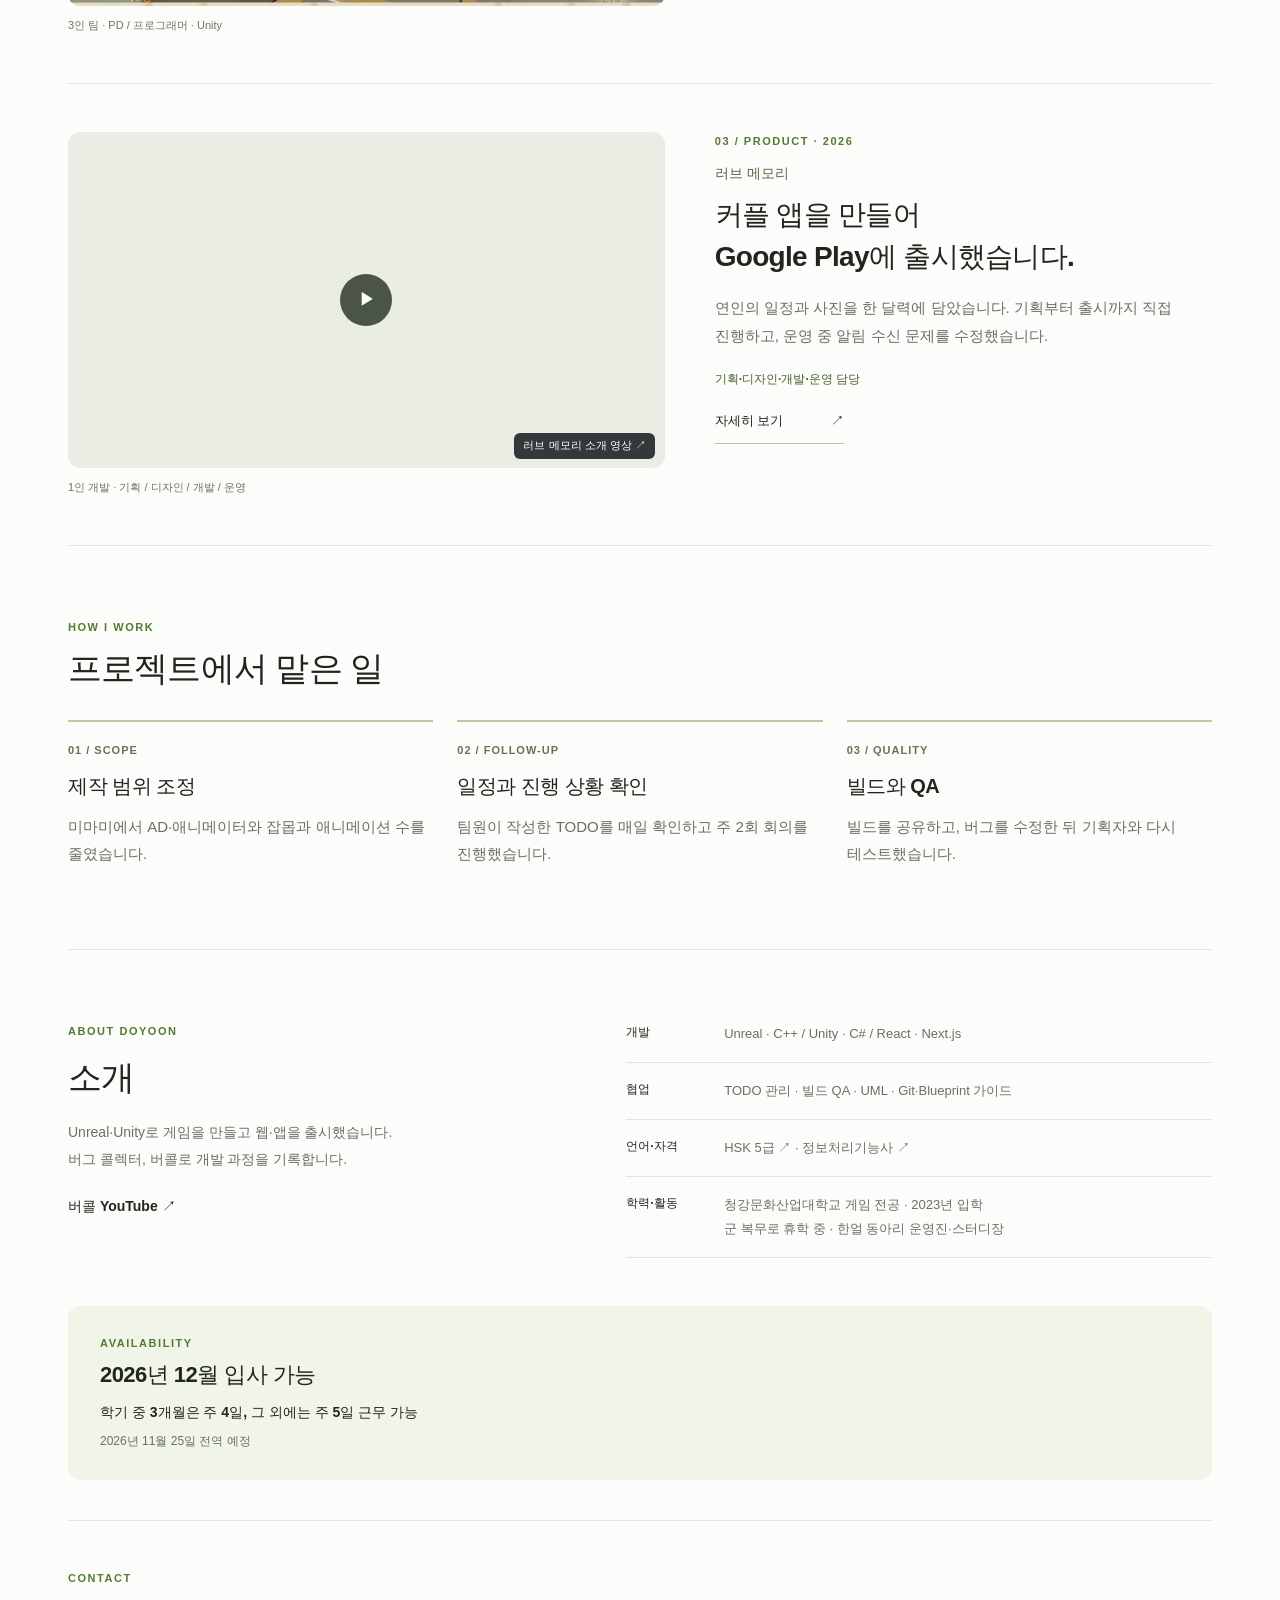
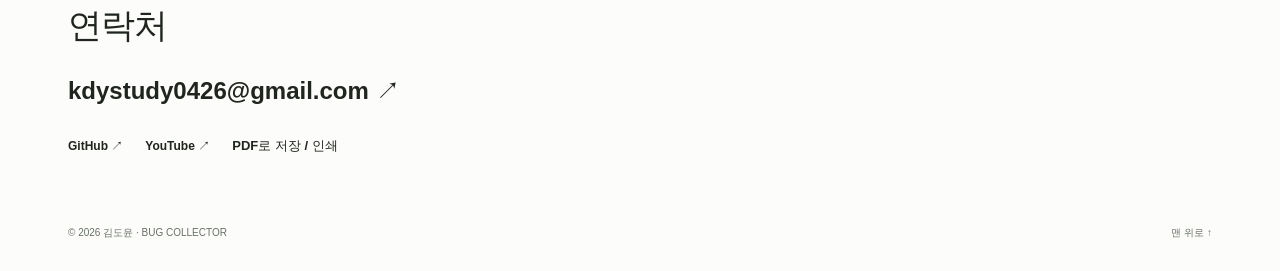
==== commit e786ed76: "Show Mimami overall development period as 15 weeks" ====
--- a/index.html
+++ b/index.html
@@ -2,7 +2,7 @@
 <html lang="ko"><head><meta charset="utf-8"><meta name="viewport" content="width=device-width,initial-scale=1"><title>게임 개발 PM 지원자 김도윤 | 김도윤 · 개발PM</title><meta name="description" content="김도윤 개발 PM 포트폴리오. 16인 팀 협업, 게임잼 우수상, 앱 출시 경험."><meta name="theme-color" content="#ffffff"><meta property="og:title" content="게임 개발 PM 지원자 김도윤 | 김도윤 · 개발PM"><meta property="og:image" content="https://kevin04261004.github.io/Portfolio/assets/img/brand/bug-collector.png"><link rel="stylesheet" href="assets/css/portfolio.css"><link rel="stylesheet" href="assets/css/editorial.css"><script src="assets/js/portfolio.js" defer></script></head>
 <body class="refresh home"><a class="skip" href="#main">본문으로 바로가기</a><header class="header"><div class="header-inner"><a class="brand" href="#">버콜<span class="brand-dot" aria-hidden="true">↗</span><span class="brand-name">김도윤 · 개발PM</span></a><nav aria-label="주요 메뉴"><a href="#projects">프로젝트</a><a href="#approach">일하는 방식</a><a href="#about">소개</a><a class="nav-contact" href="#contact">연락하기 ↗</a></nav></div></header><main class="container" id="main"><section class="intro"><div><p class="eyebrow">KIM DOYOON / GAME DEVELOPMENT PM</p><h1>게임 개발 PM 지원자<br>김도윤입니다.</h1><p class="intro-line">게임 개발과 팀 일정 관리를 경험했습니다.<br>직접 만든 게임과 앱, 팀에서 맡았던 일을 소개합니다.</p><a class="button" href="#projects">프로젝트 살펴보기 <span>↓</span></a></div><div class="brand-stamp"><picture><source type="image/webp" srcset="assets/img/brand/bug-collector.webp"><img src="assets/img/brand/bug-collector.png" width="210" height="210" alt="버콜 캐릭터" fetchpriority="high"></picture><span>BUG COLLECTOR / 버콜</span></div></section>
 <div class="quick-facts"><span><b>16인</b> 팀 협업</span><span><b>게임잼 우수상</b> 3인 · 5일</span><span><b>Google Play</b> 앱 출시</span></div>
-<section class="selected section" id="projects"><div class="section-heading"><div><p class="eyebrow">SELECTED WORK / 01—03</p><h2>주요 프로젝트</h2></div><a class="text-link" href="archive.html">모든 프로젝트 ↗</a></div><article class="work-row" id="pr-mimami"><div class="work-media"><a class="video-preview" href="https://www.youtube.com/watch?v=m4Nka0iVqvw&amp;t=329s" data-video="m4Nka0iVqvw" data-start="329" data-title="미마미 최종 시연" target="_blank" rel="noopener"><img src="assets/img/project/mimami.jpg" width="1280" height="720" loading="lazy" alt="미마미 최종 시연"><span class="play" aria-hidden="true">▶</span><span class="watch">미마미 최종 시연 ↗</span></a><p class="image-caption">16인 팀 · PD / 프로그래머 · Unreal Engine</p></div><div class="work-copy"><p class="eyebrow">01 / TEAM · 2024.08—12</p><p class="work-name">미마미</p><h3>제작 범위를 줄여<br>튜토리얼을 완성했습니다.</h3><p class="work-description">16인 팀에서 PD·프로그래머를 맡았습니다. AD·애니메이터와 잡몹과 애니메이션 수를 줄이기로 협의했고, 2주 만에 튜토리얼을 완성했습니다.</p><p class="outcome">개인별 TODO 매일 확인 · 주 2회 회의 · 빌드 QA</p><a class="study-link" href="case-pr-mimami.html">자세히 보기 <span>↗</span></a></div></article><article class="work-row" id="pr-jam"><div class="work-media"><a class="video-preview" href="https://www.youtube.com/watch?v=gHCZj0rF1ME" data-video="gHCZj0rF1ME" data-start="0" data-title="빛을 향해서 플레이 영상" target="_blank" rel="noopener"><img src="assets/img/project/jam.jpg" width="1280" height="720" loading="lazy" alt="빛을 향해서 플레이 영상"><span class="play" aria-hidden="true">▶</span><span class="watch">빛을 향해서 플레이 영상 ↗</span></a><p class="image-caption">3인 팀 · PD / 프로그래머 · Unity</p></div><div class="work-copy"><p class="eyebrow">02 / GAME JAM · 2024.07</p><p class="work-name">빛을 향해서</p><h3>5일 중 마지막 2일은<br>폴리싱에 썼습니다.</h3><p class="work-description">3일 동안 핵심 기능을 만들고, 남은 2일은 연출을 다듬었습니다. 처음 세운 일정대로 완성해 청강대 × 유니티 게임잼 우수상을 받았습니다.</p><p class="outcome">3인 팀 · 5일 개발 · 게임잼 우수상</p><a class="study-link" href="case-pr-jam.html">자세히 보기 <span>↗</span></a></div></article><article class="work-row" id="love-memory"><div class="work-media"><a class="video-preview" href="https://www.youtube.com/watch?v=WIhtwNLPAaQ" data-video="WIhtwNLPAaQ" data-start="0" data-title="러브 메모리 소개 영상" target="_blank" rel="noopener"><img src="https://i.ytimg.com/vi/WIhtwNLPAaQ/maxresdefault.jpg" data-thumb="WIhtwNLPAaQ" width="1280" height="720" loading="lazy" alt="러브 메모리 소개 영상"><span class="play" aria-hidden="true">▶</span><span class="watch">러브 메모리 소개 영상 ↗</span></a><p class="image-caption">1인 개발 · 기획 / 디자인 / 개발 / 운영</p></div><div class="work-copy"><p class="eyebrow">03 / PRODUCT · 2026</p><p class="work-name">러브 메모리</p><h3>커플 앱을 만들어<br>Google Play에 출시했습니다.</h3><p class="work-description">연인의 일정과 사진을 한 달력에 담았습니다. 기획부터 출시까지 직접 진행하고, 운영 중 알림 수신 문제를 수정했습니다.</p><p class="outcome">기획·디자인·개발·운영 담당</p><a class="study-link" href="case-love-memory.html">자세히 보기 <span>↗</span></a></div></article></section><section class="section method" id="approach"><div class="section-heading"><div><p class="eyebrow">HOW I WORK</p><h2>프로젝트에서 맡은 일</h2></div></div><div class="method-grid"><article><span>01 / SCOPE</span><h3>제작 범위 조정</h3><p>미마미에서 AD·애니메이터와 잡몹과 애니메이션 수를 줄였습니다.</p></article><article><span>02 / FOLLOW-UP</span><h3>일정과 진행 상황 확인</h3><p>팀원이 작성한 TODO를 매일 확인하고 주 2회 회의를 진행했습니다.</p></article><article><span>03 / QUALITY</span><h3>빌드와 QA</h3><p>빌드를 공유하고, 버그를 수정한 뒤 기획자와 다시 테스트했습니다.</p></article></div></section>
+<section class="selected section" id="projects"><div class="section-heading"><div><p class="eyebrow">SELECTED WORK / 01—03</p><h2>주요 프로젝트</h2></div><a class="text-link" href="archive.html">모든 프로젝트 ↗</a></div><article class="work-row" id="pr-mimami"><div class="work-media"><a class="video-preview" href="https://www.youtube.com/watch?v=m4Nka0iVqvw&amp;t=329s" data-video="m4Nka0iVqvw" data-start="329" data-title="미마미 최종 시연" target="_blank" rel="noopener"><img src="assets/img/project/mimami.jpg" width="1280" height="720" loading="lazy" alt="미마미 최종 시연"><span class="play" aria-hidden="true">▶</span><span class="watch">미마미 최종 시연 ↗</span></a><p class="image-caption">16인 팀 · 개발 기간 15주 · PD / 프로그래머 · Unreal Engine</p></div><div class="work-copy"><p class="eyebrow">01 / TEAM · 2024.08—12</p><p class="work-name">미마미</p><h3>제작 범위를 줄여<br>튜토리얼을 완성했습니다.</h3><p class="work-description">16인 팀에서 PD·프로그래머를 맡았습니다. AD·애니메이터와 잡몹과 애니메이션 수를 줄이기로 협의했고, 튜토리얼을 완성했습니다.</p><p class="outcome">개인별 TODO 매일 확인 · 주 2회 회의 · 빌드 QA</p><a class="study-link" href="case-pr-mimami.html">자세히 보기 <span>↗</span></a></div></article><article class="work-row" id="pr-jam"><div class="work-media"><a class="video-preview" href="https://www.youtube.com/watch?v=gHCZj0rF1ME" data-video="gHCZj0rF1ME" data-start="0" data-title="빛을 향해서 플레이 영상" target="_blank" rel="noopener"><img src="assets/img/project/jam.jpg" width="1280" height="720" loading="lazy" alt="빛을 향해서 플레이 영상"><span class="play" aria-hidden="true">▶</span><span class="watch">빛을 향해서 플레이 영상 ↗</span></a><p class="image-caption">3인 팀 · PD / 프로그래머 · Unity</p></div><div class="work-copy"><p class="eyebrow">02 / GAME JAM · 2024.07</p><p class="work-name">빛을 향해서</p><h3>5일 중 마지막 2일은<br>폴리싱에 썼습니다.</h3><p class="work-description">3일 동안 핵심 기능을 만들고, 남은 2일은 연출을 다듬었습니다. 처음 세운 일정대로 완성해 청강대 × 유니티 게임잼 우수상을 받았습니다.</p><p class="outcome">3인 팀 · 5일 개발 · 게임잼 우수상</p><a class="study-link" href="case-pr-jam.html">자세히 보기 <span>↗</span></a></div></article><article class="work-row" id="love-memory"><div class="work-media"><a class="video-preview" href="https://www.youtube.com/watch?v=WIhtwNLPAaQ" data-video="WIhtwNLPAaQ" data-start="0" data-title="러브 메모리 소개 영상" target="_blank" rel="noopener"><img src="https://i.ytimg.com/vi/WIhtwNLPAaQ/maxresdefault.jpg" data-thumb="WIhtwNLPAaQ" width="1280" height="720" loading="lazy" alt="러브 메모리 소개 영상"><span class="play" aria-hidden="true">▶</span><span class="watch">러브 메모리 소개 영상 ↗</span></a><p class="image-caption">1인 개발 · 기획 / 디자인 / 개발 / 운영</p></div><div class="work-copy"><p class="eyebrow">03 / PRODUCT · 2026</p><p class="work-name">러브 메모리</p><h3>커플 앱을 만들어<br>Google Play에 출시했습니다.</h3><p class="work-description">연인의 일정과 사진을 한 달력에 담았습니다. 기획부터 출시까지 직접 진행하고, 운영 중 알림 수신 문제를 수정했습니다.</p><p class="outcome">기획·디자인·개발·운영 담당</p><a class="study-link" href="case-love-memory.html">자세히 보기 <span>↗</span></a></div></article></section><section class="section method" id="approach"><div class="section-heading"><div><p class="eyebrow">HOW I WORK</p><h2>프로젝트에서 맡은 일</h2></div></div><div class="method-grid"><article><span>01 / SCOPE</span><h3>제작 범위 조정</h3><p>미마미에서 AD·애니메이터와 잡몹과 애니메이션 수를 줄였습니다.</p></article><article><span>02 / FOLLOW-UP</span><h3>일정과 진행 상황 확인</h3><p>팀원이 작성한 TODO를 매일 확인하고 주 2회 회의를 진행했습니다.</p></article><article><span>03 / QUALITY</span><h3>빌드와 QA</h3><p>빌드를 공유하고, 버그를 수정한 뒤 기획자와 다시 테스트했습니다.</p></article></div></section>
 <section class="section about-new" id="about"><div><p class="eyebrow">ABOUT DOYOON</p><h2>소개</h2><p>Unreal·Unity로 게임을 만들고 웹·앱을 출시했습니다.<br>버그 콜렉터, 버콜로 개발 과정을 기록합니다.</p><a class="text-link" href="https://www.youtube.com/@bugcollector0_0" target="_blank" rel="noopener">버콜 YouTube ↗</a></div><div class="profile-facts"><div><span>개발</span><p>Unreal · C++ / Unity · C# / React · Next.js</p></div><div><span>협업</span><p>TODO 관리 · 빌드 QA · UML · Git·Blueprint 가이드</p></div><div id="qualifications"><span>언어·자격</span><p><a href="assets/img/cert/hsk5.jpg" target="_blank" rel="noopener">HSK 5급 ↗</a> · <a href="assets/img/cert/info-processing.jpg" target="_blank" rel="noopener">정보처리기능사 ↗</a></p></div><div><span>학력·활동</span><p>청강문화산업대학교 게임 전공 · 2023년 입학<br>군 복무로 휴학 중 · 한얼 동아리 운영진·스터디장</p></div></div></section>
 <section class="availability"><p class="eyebrow">AVAILABILITY</p><h2>2026년 12월 입사 가능</h2><p><strong>학기 중 3개월은 주 4일, 그 외에는 주 5일 근무 가능</strong></p><p class="availability-note">2026년 11월 25일 전역 예정</p></section>
 <section class="contact" id="contact"><div><p class="eyebrow">CONTACT</p><h2>연락처</h2><a class="contact-mail" href="mailto:kdystudy0426@gmail.com">kdystudy0426@gmail.com ↗</a><div class="contact-links"><a href="https://github.com/Kevin04261004" target="_blank" rel="noopener">GitHub ↗</a><a href="https://www.youtube.com/@bugcollector0_0" target="_blank" rel="noopener">YouTube ↗</a><button type="button" data-print>PDF로 저장 / 인쇄</button></div></div></section></main><footer class="footer container"><span>© 2026 김도윤 · BUG COLLECTOR</span><a href="#">맨 위로 ↑</a></footer><dialog id="video-dialog" aria-labelledby="video-title"><div class="video-toolbar"><h2 id="video-title">프로젝트 영상</h2><button type="button" data-close aria-label="영상 닫기">닫기 ✕</button></div><div id="player"></div><p>영상이 재생되지 않나요? <a id="youtube-direct" target="_blank" rel="noopener">YouTube에서 보기 ↗</a></p></dialog></body></html>
--- a/assets/css/portfolio.css
+++ b/assets/css/portfolio.css
@@ -1,4 +1,5 @@
-:root{--ink:#15191d;--muted:#616973;--lime:#c0f653;--wash:#f4f6f1;--line:#e5e8e1;--radius:16px}*{box-sizing:border-box}html{scroll-behavior:smooth;scroll-padding-top:100px}body{margin:0;color:var(--ink);background:#fff;font-family:Pretendard,'Noto Sans KR',-apple-system,BlinkMacSystemFont,'Segoe UI',sans-serif;font-size:16px;line-height:1.7;word-break:keep-all}a{color:inherit;text-decoration:none}button{font:inherit;cursor:pointer;color:inherit}a,button,summary{-webkit-tap-highlight-color:transparent}a:focus-visible,button:focus-visible,summary:focus-visible{outline:3px solid #56830b;outline-offset:5px}img{max-width:100%;height:auto;display:block}h1,h2,h3,h4,p{margin:0}h1,h2,h3,h4{line-height:1.3;letter-spacing:-.055em}p{color:var(--muted)}.container{max-width:1320px;margin:auto;padding:0 40px}.header{position:sticky;top:0;background:#fffffff5;z-index:20;border-bottom:1px solid var(--line)}.header-inner{max-width:1400px;margin:auto;padding:16px 40px;display:flex;align-items:center;justify-content:space-between;gap:20px}.brand{font-size:32px;font-weight:950;letter-spacing:-.08em;display:flex;align-items:center;gap:9px;white-space:nowrap}.brand-dot{border-radius:50%;background:var(--lime);width:30px;height:30px;display:grid;place-items:center;font-size:25px;line-height:1}.brand-name{font-size:14px;font-weight:600;letter-spacing:-.025em;margin-left:9px}nav{display:flex;align-items:center;gap:30px;font-size:14px;font-weight:700}.nav-contact{background:var(--ink);color:#fff;border-radius:40px;padding:10px 22px}.hero{display:grid;grid-template-columns:1.13fr 1fr;align-items:center;min-height:450px;padding-top:24px;gap:16px}.hero-copy{position:relative;z-index:1;padding:24px 0}.eyebrow{color:#517615;font-size:12px;font-weight:750;letter-spacing:.16em;margin-bottom:14px;display:block}.hero .eyebrow{display:flex;align-items:center;gap:15px}.eyebrow span{display:inline-block;height:1px;width:40px;background:var(--lime)}h1{font-size:clamp(34px,4.15vw,58px);line-height:1.23;letter-spacing:-.07em;font-weight:900;white-space:nowrap}.underline{position:relative;isolation:isolate}.underline:after{content:'';position:absolute;bottom:3px;left:-3px;width:100%;height:11px;background:var(--lime);z-index:-1;transform:rotate(-2deg);border-radius:15px}.hero-sub{font-size:23px;color:var(--ink);margin-top:23px;font-weight:500}.hero-description{font-size:14px;line-height:1.85;margin-top:10px}.button{display:inline-flex;align-items:center;gap:28px;border-radius:40px;background:var(--ink);color:white;padding:12px 26px;font-weight:700;font-size:15px;margin-top:24px;transition:transform .2s}.button:hover{transform:translateY(-3px)}.hero-art{position:relative;isolation:isolate;display:flex;align-items:center;justify-content:center;height:435px}.hero-art img{height:415px;width:415px;object-fit:contain;position:relative}.lime-orbit{position:absolute;inset:55px 0 30px;background:radial-gradient(ellipse,#e7ffaf,#f5ffdf);border-radius:50%;transform:rotate(-13deg);z-index:-1}.art-label{position:absolute;bottom:24px;right:0;font-size:13px;font-weight:800;transform:rotate(-8deg);background:#fff;border:1px solid var(--line);border-radius:9px;padding:8px 12px}.art-label small{display:block;font-weight:500;font-size:12px}.proof-strip{display:grid;grid-template-columns:repeat(3,1fr);gap:24px;padding:26px 0 30px;border-bottom:1px solid var(--line)}.proof-strip>a{display:flex;gap:16px;align-items:center}.proof-strip>a+a{border-left:1px solid var(--line);padding-left:24px}.proof-icon{flex-shrink:0;width:54px;height:54px;border-radius:50%;background:#eafaC7;display:grid;place-items:center;font-size:24px;font-weight:800}.proof-strip strong{display:block;font-size:20px;letter-spacing:-.05em}.proof-strip div>span{display:block;color:var(--muted);font-size:13px}.section{padding-top:64px}.section-heading{display:flex;justify-content:space-between;align-items:flex-end;gap:24px}.section-heading .eyebrow{margin-bottom:9px}h2{font-size:32px}.text-link{font-size:14px;font-weight:700}.text-link:hover,.case-links a:hover,.contact-links a:hover{text-decoration:underline;text-underline-offset:5px}.section-intro{font-size:15px;margin-top:10px;margin-bottom:25px}.project-grid{display:grid;grid-template-columns:repeat(3,minmax(0,1fr));gap:28px;align-items:start}.project{min-width:0;scroll-margin-top:110px}.video-preview{position:relative;display:block;aspect-ratio:16/9;border-radius:var(--radius);overflow:hidden;background:#edf0e9;isolation:isolate}.video-preview img{width:100%;height:100%;object-fit:cover;transition:transform .25s}.video-preview:hover img{transform:scale(1.035)}.project-badge{position:absolute;left:12px;top:12px;background:#fffffff2;border-radius:25px;padding:3px 13px;font-size:12px;font-weight:750}.play{position:absolute;left:50%;top:50%;transform:translate(-50%,-50%);width:44px;height:44px;display:grid;place-items:center;border-radius:50%;background:#111b;color:white;font-size:17px;padding-left:3px}.watch{position:absolute;right:10px;bottom:9px;font-size:11px;color:#fff;background:#15191dd9;padding:3px 9px;border-radius:6px}.project-meta{font-size:11px;letter-spacing:.07em;margin:17px 0 5px}.project h3{font-size:26px}.project-one{color:var(--ink);font-size:16px;font-weight:650;margin-top:7px}.project-summary{font-size:16px;margin-top:11px;line-height:1.85;min-height:78px}.tags{display:flex;flex-wrap:wrap;gap:6px;margin:16px 0 20px}.tags span{font-size:11px;background:var(--wash);border-radius:6px;padding:4px 8px;color:#4f5846}.case{border-top:1px solid var(--line);border-bottom:1px solid var(--line)}summary{display:flex;justify-content:space-between;align-items:center;gap:16px;cursor:pointer;list-style:none;font-size:14px;font-weight:700;padding:15px 0}summary::-webkit-details-marker{display:none}summary>span:last-child{font-size:20px;transition:transform .15s}details[open]>summary>span:last-child{transform:rotate(45deg)}.case-content{padding:4px 0 24px;font-size:16px}.case-content p{margin:12px 0}.case-facts{margin:0}.case-facts>div{margin:13px 0 20px}.case-facts dt{font-size:12px;color:#527815;font-weight:800;margin-bottom:5px}.case-facts dd{margin:0;color:#4a535c;line-height:1.85}h4{font-size:16px;margin:21px 0 8px}ul{padding-left:20px;color:#4a535c}li+li{margin-top:7px}.case-links{display:flex;gap:15px;flex-wrap:wrap;margin-top:18px;font-weight:700;font-size:13px}.note{font-size:12px!important;background:var(--wash);padding:12px;border-radius:8px;line-height:1.8}.mini-timeline{display:flex;gap:5px}.mini-timeline>div{flex:1;background:#eaf5d7;border-radius:6px;padding:10px}.mini-timeline strong,.mini-timeline span{display:block;font-size:12px}.approach{margin-top:30px;border-top:1px solid var(--line)}.approach .section-heading>p{font-size:14px}.approach-grid{display:grid;grid-template-columns:repeat(3,1fr);gap:34px;margin:36px 0}.step{font-size:13px;font-weight:800;color:#517615;display:inline-block;border-bottom:2px solid var(--lime);padding-bottom:3px;margin-bottom:14px}.approach-grid h3{font-size:21px;margin-bottom:13px}.approach-grid p{font-size:15px;line-height:1.9}.evidence{background:var(--wash);padding:8px 25px;border-radius:14px;scroll-margin-top:110px}.evidence summary strong{display:block;font-size:18px}.evidence summary .eyebrow{margin:0 0 4px;font-size:10px}.evidence-body{padding:8px 0 20px;font-size:14px}.table-wrap{overflow-x:auto;margin:20px 0}table{width:100%;border-collapse:collapse;font-size:13px;text-align:left}caption{text-align:left;color:var(--muted);font-size:12px;margin-bottom:8px}td,th{border-bottom:1px solid #d8ddd1;padding:12px;vertical-align:top}thead{background:#e5eadc}tbody th{white-space:nowrap}.reflection{border-bottom:1px solid var(--line);margin-top:10px}.reflection .case-content{max-width:800px}.about{display:grid;grid-template-columns:1fr 1fr;gap:65px;margin:20px 0 32px}.about p{font-size:15px;margin:20px 0;max-width:550px}.about-panel{background:var(--wash);border-radius:16px;padding:27px 30px}.about-panel h3{font-size:20px}.about-panel dl{margin:18px 0}.about-panel dl>div{border-top:1px solid var(--line);padding:10px 0}.about-panel dt{font-size:14px;font-weight:700}.about-panel dd{margin:2px 0 0;font-size:13px;color:var(--muted)}.about-panel>a{font-size:13px;font-weight:700}.career-row{display:grid;grid-template-columns:repeat(3,1fr);gap:30px;padding:24px 0;border-top:1px solid var(--line);border-bottom:1px solid var(--line)}.career-row .eyebrow{font-size:10px;margin-bottom:9px}.career-row strong{font-size:15px}.career-row p{font-size:13px;margin-top:6px}.contact{margin:64px 0 30px;background:#edf8d9;border-radius:22px;padding:40px;display:flex;align-items:center;justify-content:space-between;gap:30px}.contact-mail{font-size:clamp(16px,2.2vw,25px);font-weight:650;display:inline-block;margin:23px 0;word-break:break-all}.contact-links{display:flex;gap:22px;flex-wrap:wrap;align-items:center;font-size:13px;font-weight:600}.contact-links button{border:0;background:transparent;padding:0;font-size:13px}.contact img{object-fit:contain;width:200px}.footer{display:flex;justify-content:space-between;font-size:11px;color:var(--muted);padding-top:20px;padding-bottom:30px}.skip{position:fixed;top:-100px;left:20px;background:var(--lime);padding:10px;z-index:100}.skip:focus{top:10px}dialog{padding:20px;border:0;border-radius:16px;width:min(960px,94vw);max-height:90vh;color:var(--ink)}dialog::backdrop{background:#101615cc}dialog h2{font-size:20px}.video-toolbar{display:flex;align-items:center;justify-content:space-between;margin-bottom:14px;gap:20px}.video-toolbar button{border:1px solid var(--line);border-radius:6px;background:white;padding:5px 10px}#player{aspect-ratio:16/9;background:#111}#player iframe{width:100%;height:100%;border:0}dialog p{font-size:13px;margin-top:12px}dialog p a{font-weight:700;text-decoration:underline}.archive-hero{padding:56px 0 30px}.archive-hero p{margin-top:16px}.archive-grid{row-gap:40px}.archive-grid .project-summary{min-height:0}.filter-bar{display:flex;gap:8px;flex-wrap:wrap;margin:20px 0 28px}.filter-bar button{background:white;border:1px solid var(--line);padding:7px 18px;border-radius:25px;font-size:13px}.filter-bar button[aria-pressed=true]{background:var(--ink);color:white}.archive-search{width:min(100%,430px);padding:12px 16px;font:inherit;border:1px solid #b8c0ad;border-radius:9px}.archive-count{font-size:13px;margin-bottom:18px}[hidden]{display:none!important}
+@font-face{font-family:'Pretendard Variable';font-style:normal;font-weight:100 900;font-display:swap;src:url('https://cdn.jsdelivr.net/gh/orioncactus/pretendard@v1.3.9/packages/pretendard/dist/web/variable/woff2/PretendardVariable.woff2') format('woff2')}
+:root{--ink:#15191d;--muted:#616973;--lime:#c0f653;--wash:#f4f6f1;--line:#e5e8e1;--radius:16px}*{box-sizing:border-box}html{scroll-behavior:smooth;scroll-padding-top:100px}body{margin:0;color:var(--ink);background:#fff;font-family:'Pretendard Variable','Malgun Gothic','맑은 고딕','Apple SD Gothic Neo','Noto Sans KR',sans-serif;font-size:16px;line-height:1.7;word-break:keep-all}a{color:inherit;text-decoration:none}button{font:inherit;cursor:pointer;color:inherit}a,button,summary{-webkit-tap-highlight-color:transparent}a:focus-visible,button:focus-visible,summary:focus-visible{outline:3px solid #56830b;outline-offset:5px}img{max-width:100%;height:auto;display:block}h1,h2,h3,h4,p{margin:0}h1,h2,h3,h4{line-height:1.3;letter-spacing:-.055em}p{color:var(--muted)}.container{max-width:1320px;margin:auto;padding:0 40px}.header{position:sticky;top:0;background:#fffffff5;z-index:20;border-bottom:1px solid var(--line)}.header-inner{max-width:1400px;margin:auto;padding:16px 40px;display:flex;align-items:center;justify-content:space-between;gap:20px}.brand{font-size:32px;font-weight:950;letter-spacing:-.08em;display:flex;align-items:center;gap:9px;white-space:nowrap}.brand-dot{border-radius:50%;background:var(--lime);width:30px;height:30px;display:grid;place-items:center;font-size:25px;line-height:1}.brand-name{font-size:14px;font-weight:600;letter-spacing:-.025em;margin-left:9px}nav{display:flex;align-items:center;gap:30px;font-size:14px;font-weight:700}.nav-contact{background:var(--ink);color:#fff;border-radius:40px;padding:10px 22px}.hero{display:grid;grid-template-columns:1.13fr 1fr;align-items:center;min-height:450px;padding-top:24px;gap:16px}.hero-copy{position:relative;z-index:1;padding:24px 0}.eyebrow{color:#517615;font-size:12px;font-weight:750;letter-spacing:.16em;margin-bottom:14px;display:block}.hero .eyebrow{display:flex;align-items:center;gap:15px}.eyebrow span{display:inline-block;height:1px;width:40px;background:var(--lime)}h1{font-size:clamp(34px,4.15vw,58px);line-height:1.23;letter-spacing:-.07em;font-weight:900;white-space:nowrap}.underline{position:relative;isolation:isolate}.underline:after{content:'';position:absolute;bottom:3px;left:-3px;width:100%;height:11px;background:var(--lime);z-index:-1;transform:rotate(-2deg);border-radius:15px}.hero-sub{font-size:23px;color:var(--ink);margin-top:23px;font-weight:500}.hero-description{font-size:14px;line-height:1.85;margin-top:10px}.button{display:inline-flex;align-items:center;gap:28px;border-radius:40px;background:var(--ink);color:white;padding:12px 26px;font-weight:700;font-size:15px;margin-top:24px;transition:transform .2s}.button:hover{transform:translateY(-3px)}.hero-art{position:relative;isolation:isolate;display:flex;align-items:center;justify-content:center;height:435px}.hero-art img{height:415px;width:415px;object-fit:contain;position:relative}.lime-orbit{position:absolute;inset:55px 0 30px;background:radial-gradient(ellipse,#e7ffaf,#f5ffdf);border-radius:50%;transform:rotate(-13deg);z-index:-1}.art-label{position:absolute;bottom:24px;right:0;font-size:13px;font-weight:800;transform:rotate(-8deg);background:#fff;border:1px solid var(--line);border-radius:9px;padding:8px 12px}.art-label small{display:block;font-weight:500;font-size:12px}.proof-strip{display:grid;grid-template-columns:repeat(3,1fr);gap:24px;padding:26px 0 30px;border-bottom:1px solid var(--line)}.proof-strip>a{display:flex;gap:16px;align-items:center}.proof-strip>a+a{border-left:1px solid var(--line);padding-left:24px}.proof-icon{flex-shrink:0;width:54px;height:54px;border-radius:50%;background:#eafaC7;display:grid;place-items:center;font-size:24px;font-weight:800}.proof-strip strong{display:block;font-size:20px;letter-spacing:-.05em}.proof-strip div>span{display:block;color:var(--muted);font-size:13px}.section{padding-top:64px}.section-heading{display:flex;justify-content:space-between;align-items:flex-end;gap:24px}.section-heading .eyebrow{margin-bottom:9px}h2{font-size:32px}.text-link{font-size:14px;font-weight:700}.text-link:hover,.case-links a:hover,.contact-links a:hover{text-decoration:underline;text-underline-offset:5px}.section-intro{font-size:15px;margin-top:10px;margin-bottom:25px}.project-grid{display:grid;grid-template-columns:repeat(3,minmax(0,1fr));gap:28px;align-items:start}.project{min-width:0;scroll-margin-top:110px}.video-preview{position:relative;display:block;aspect-ratio:16/9;border-radius:var(--radius);overflow:hidden;background:#edf0e9;isolation:isolate}.video-preview img{width:100%;height:100%;object-fit:cover;transition:transform .25s}.video-preview:hover img{transform:scale(1.035)}.project-badge{position:absolute;left:12px;top:12px;background:#fffffff2;border-radius:25px;padding:3px 13px;font-size:12px;font-weight:750}.play{position:absolute;left:50%;top:50%;transform:translate(-50%,-50%);width:44px;height:44px;display:grid;place-items:center;border-radius:50%;background:#111b;color:white;font-size:17px;padding-left:3px}.watch{position:absolute;right:10px;bottom:9px;font-size:11px;color:#fff;background:#15191dd9;padding:3px 9px;border-radius:6px}.project-meta{font-size:11px;letter-spacing:.07em;margin:17px 0 5px}.project h3{font-size:26px}.project-one{color:var(--ink);font-size:16px;font-weight:650;margin-top:7px}.project-summary{font-size:16px;margin-top:11px;line-height:1.85;min-height:78px}.tags{display:flex;flex-wrap:wrap;gap:6px;margin:16px 0 20px}.tags span{font-size:11px;background:var(--wash);border-radius:6px;padding:4px 8px;color:#4f5846}.case{border-top:1px solid var(--line);border-bottom:1px solid var(--line)}summary{display:flex;justify-content:space-between;align-items:center;gap:16px;cursor:pointer;list-style:none;font-size:14px;font-weight:700;padding:15px 0}summary::-webkit-details-marker{display:none}summary>span:last-child{font-size:20px;transition:transform .15s}details[open]>summary>span:last-child{transform:rotate(45deg)}.case-content{padding:4px 0 24px;font-size:16px}.case-content p{margin:12px 0}.case-facts{margin:0}.case-facts>div{margin:13px 0 20px}.case-facts dt{font-size:12px;color:#527815;font-weight:800;margin-bottom:5px}.case-facts dd{margin:0;color:#4a535c;line-height:1.85}h4{font-size:16px;margin:21px 0 8px}ul{padding-left:20px;color:#4a535c}li+li{margin-top:7px}.case-links{display:flex;gap:15px;flex-wrap:wrap;margin-top:18px;font-weight:700;font-size:13px}.note{font-size:12px!important;background:var(--wash);padding:12px;border-radius:8px;line-height:1.8}.mini-timeline{display:flex;gap:5px}.mini-timeline>div{flex:1;background:#eaf5d7;border-radius:6px;padding:10px}.mini-timeline strong,.mini-timeline span{display:block;font-size:12px}.approach{margin-top:30px;border-top:1px solid var(--line)}.approach .section-heading>p{font-size:14px}.approach-grid{display:grid;grid-template-columns:repeat(3,1fr);gap:34px;margin:36px 0}.step{font-size:13px;font-weight:800;color:#517615;display:inline-block;border-bottom:2px solid var(--lime);padding-bottom:3px;margin-bottom:14px}.approach-grid h3{font-size:21px;margin-bottom:13px}.approach-grid p{font-size:15px;line-height:1.9}.evidence{background:var(--wash);padding:8px 25px;border-radius:14px;scroll-margin-top:110px}.evidence summary strong{display:block;font-size:18px}.evidence summary .eyebrow{margin:0 0 4px;font-size:10px}.evidence-body{padding:8px 0 20px;font-size:14px}.table-wrap{overflow-x:auto;margin:20px 0}table{width:100%;border-collapse:collapse;font-size:13px;text-align:left}caption{text-align:left;color:var(--muted);font-size:12px;margin-bottom:8px}td,th{border-bottom:1px solid #d8ddd1;padding:12px;vertical-align:top}thead{background:#e5eadc}tbody th{white-space:nowrap}.reflection{border-bottom:1px solid var(--line);margin-top:10px}.reflection .case-content{max-width:800px}.about{display:grid;grid-template-columns:1fr 1fr;gap:65px;margin:20px 0 32px}.about p{font-size:15px;margin:20px 0;max-width:550px}.about-panel{background:var(--wash);border-radius:16px;padding:27px 30px}.about-panel h3{font-size:20px}.about-panel dl{margin:18px 0}.about-panel dl>div{border-top:1px solid var(--line);padding:10px 0}.about-panel dt{font-size:14px;font-weight:700}.about-panel dd{margin:2px 0 0;font-size:13px;color:var(--muted)}.about-panel>a{font-size:13px;font-weight:700}.career-row{display:grid;grid-template-columns:repeat(3,1fr);gap:30px;padding:24px 0;border-top:1px solid var(--line);border-bottom:1px solid var(--line)}.career-row .eyebrow{font-size:10px;margin-bottom:9px}.career-row strong{font-size:15px}.career-row p{font-size:13px;margin-top:6px}.contact{margin:64px 0 30px;background:#edf8d9;border-radius:22px;padding:40px;display:flex;align-items:center;justify-content:space-between;gap:30px}.contact-mail{font-size:clamp(16px,2.2vw,25px);font-weight:650;display:inline-block;margin:23px 0;word-break:break-all}.contact-links{display:flex;gap:22px;flex-wrap:wrap;align-items:center;font-size:13px;font-weight:600}.contact-links button{border:0;background:transparent;padding:0;font-size:13px}.contact img{object-fit:contain;width:200px}.footer{display:flex;justify-content:space-between;font-size:11px;color:var(--muted);padding-top:20px;padding-bottom:30px}.skip{position:fixed;top:-100px;left:20px;background:var(--lime);padding:10px;z-index:100}.skip:focus{top:10px}dialog{padding:20px;border:0;border-radius:16px;width:min(960px,94vw);max-height:90vh;color:var(--ink)}dialog::backdrop{background:#101615cc}dialog h2{font-size:20px}.video-toolbar{display:flex;align-items:center;justify-content:space-between;margin-bottom:14px;gap:20px}.video-toolbar button{border:1px solid var(--line);border-radius:6px;background:white;padding:5px 10px}#player{aspect-ratio:16/9;background:#111}#player iframe{width:100%;height:100%;border:0}dialog p{font-size:13px;margin-top:12px}dialog p a{font-weight:700;text-decoration:underline}.archive-hero{padding:56px 0 30px}.archive-hero p{margin-top:16px}.archive-grid{row-gap:40px}.archive-grid .project-summary{min-height:0}.filter-bar{display:flex;gap:8px;flex-wrap:wrap;margin:20px 0 28px}.filter-bar button{background:white;border:1px solid var(--line);padding:7px 18px;border-radius:25px;font-size:13px}.filter-bar button[aria-pressed=true]{background:var(--ink);color:white}.archive-search{width:min(100%,430px);padding:12px 16px;font:inherit;border:1px solid #b8c0ad;border-radius:9px}.archive-count{font-size:13px;margin-bottom:18px}[hidden]{display:none!important}
 @media(min-width:1500px){.hero{min-height:480px}.hero-art{height:460px}.hero-art img{height:440px;width:440px}}
 @media(max-width:1000px){.container{padding-left:25px;padding-right:25px}.header-inner{padding:14px 25px}nav{gap:18px}.hero-art{height:350px}.hero-art img{height:330px;width:330px}.hero-sub{font-size:20px}.hero-description{font-size:13px}.proof-strip{gap:12px}.proof-strip>a+a{padding-left:12px}.proof-strip>a{gap:10px}.proof-strip strong{font-size:17px}.proof-strip div>span{font-size:12px}.proof-icon{width:44px;height:44px}.project-grid{gap:20px}.project-summary{min-height:103px}.about{gap:35px}}
 @media(max-width:720px){html{scroll-padding-top:125px}.container{padding-left:22px;padding-right:22px}.header-inner{padding:10px 22px;flex-wrap:wrap;gap:8px}.brand{font-size:26px}.brand-name{font-size:12px}.brand-dot{width:25px;height:25px;font-size:20px}nav{width:100%;justify-content:space-between;gap:12px;font-size:12px}.nav-contact{padding:5px 14px}.hero{grid-template-columns:1fr;padding-top:16px;gap:0}.hero-copy{padding-bottom:0}.hero .eyebrow{font-size:10px}h1{font-size:clamp(29px,7.8vw,52px);white-space:normal}.hero-sub{font-size:20px;margin-top:21px}.hero-description{font-size:13px}.hero-description br{display:none}.button{margin-top:19px;font-size:14px}.hero-art{height:275px;margin-top:6px}.hero-art img{height:275px;width:275px}.lime-orbit{inset:25px 5% 15px}.art-label{font-size:11px;right:0;bottom:15px}.art-label small{font-size:10px}.proof-strip{grid-template-columns:1fr;gap:15px;padding:20px 0 25px}.proof-strip>a+a{padding-left:0;border:0}.proof-strip strong{font-size:17px}.proof-strip div>span{font-size:13px}.proof-icon{width:42px;height:42px;font-size:20px}.section{padding-top:40px}.section-heading{gap:10px;align-items:center}h2{font-size:27px}.section-heading .text-link{font-size:12px;white-space:nowrap}.eyebrow{font-size:10px}.section-intro{font-size:14px}.project-grid{grid-template-columns:1fr;gap:32px}.project-summary{min-height:0;font-size:15px}.project-one{font-size:17px}.project-meta{font-size:12px}.tags span{font-size:12px}.case-content{font-size:15px}summary{font-size:15px}.project h3{font-size:27px}.watch{font-size:12px}.approach .section-heading>p{display:none}.approach-grid{grid-template-columns:1fr;gap:25px;margin:25px 0}.approach-grid h3{font-size:20px}.step{margin-bottom:10px}.evidence{padding:8px 16px}.evidence summary strong{font-size:16px}.evidence-body{font-size:15px}table{min-width:560px}.about{grid-template-columns:1fr;gap:24px;margin-top:0}.about p{font-size:15px}.about-panel{padding:24px}.career-row{grid-template-columns:1fr;gap:23px}.contact{margin-top:40px;padding:25px 22px;gap:0;position:relative;overflow:hidden}.contact>div{position:relative;z-index:1}.contact img{display:none}.contact h2{font-size:27px}.contact-links{gap:18px;font-size:12px}.footer{gap:18px;font-size:10px}dialog{padding:14px}dialog h2{font-size:16px}.archive-hero{padding-top:35px}}
@@ -10,3 +11,6 @@
 @media print{.study-link,.back-link,.study-nav{display:none}.study-hero{padding:10px 0}.study-hero h1{font-size:30px}.study-headline{font-size:21px}.study-video{max-width:400px}.study-section{padding:20px 0}.study-section h2{font-size:22px}.study-section>p,.decision-grid p,.record-list p{font-size:11px}.study-section table{font-size:10px;min-width:0}.decision-grid article{break-inside:avoid}.source-box{break-inside:avoid}}
 
 .credentials-summary{display:inline-flex;flex-wrap:wrap;align-items:center;gap:9px;font-size:13px;font-weight:650;color:#466619;margin-top:10px}.credentials-summary:hover{text-decoration:underline;text-underline-offset:4px}.qualifications{padding:24px 0 8px;scroll-margin-top:120px}.qualifications h2{font-size:27px}.qualifications .credential-date{font-size:13px;color:var(--muted);margin:14px 0 12px}.qualifications .text-link{display:inline-block;padding:5px 0}@media(max-width:720px){.qualifications h2{font-size:24px}.credentials-summary{font-size:12px}.qualifications .decision-grid{margin-top:20px}}@media print{.qualifications{break-inside:avoid}.qualifications h2{font-size:22px}.qualifications .decision-grid{grid-template-columns:1fr 1fr}.qualifications p{font-size:11px}.credentials-summary{font-size:11px}}
+
+/* Consistent Korean gothic typography, including controls and archive. */
+body{font-synthesis:none}button,input,textarea,select{font-family:inherit}h1,h2,h3,h4,.brand{font-weight:700;font-style:normal;letter-spacing:-.025em}p,li,dd{letter-spacing:0}
--- a/assets/css/editorial.css
+++ b/assets/css/editorial.css
@@ -1,8 +1,65 @@
 /* The recruiting portfolio: concise copy, large project visuals, light surfaces. */
 .refresh{--ink:#20251f;--muted:#687066;--lime:#c1ed77;--wash:#f6f7f3;--line:#e1e5dd;background:#fcfdfa;line-height:1.75}
-.refresh .container{max-width:1240px;padding-inline:48px}.refresh .header{background:#fcfdfaf5}.refresh .header-inner{max-width:1240px;padding:18px 48px}.refresh .brand{font-size:26px}.refresh .brand-name{font-size:12px}.refresh .brand-dot{width:24px;height:24px;font-size:21px}.refresh nav{font-size:13px;gap:28px}.refresh .nav-contact{padding:8px 18px}.refresh .eyebrow{color:#547b30;font-size:11px;letter-spacing:.14em}.refresh h2{font-size:34px;letter-spacing:-.055em}.refresh .button{border-radius:8px;font-size:14px;padding:12px 20px;margin-top:28px}.refresh a{transition:color .15s}.refresh a:hover{color:#41651c}.refresh .button:hover,.refresh .nav-contact:hover{color:#fff;background:#35492a}
-.intro{display:flex;align-items:center;justify-content:space-between;gap:24px;padding:78px 0 58px}.intro h1{font-size:clamp(36px,4.4vw,60px);line-height:1.25;white-space:normal;letter-spacing:-.065em}.intro h1 em{font-style:normal;position:relative;isolation:isolate}.intro h1 em:after{content:'';position:absolute;bottom:4px;left:0;right:0;height:12px;background:var(--lime);z-index:-1}.intro-line{font-size:16px;margin-top:24px;line-height:1.9}.brand-stamp{width:240px;flex-shrink:0;align-self:center;text-align:center}.brand-stamp img{width:210px;height:210px;object-fit:contain;margin:auto}.brand-stamp>span{font-size:10px;letter-spacing:.12em;color:var(--muted)}.quick-facts{display:flex;gap:38px;padding:22px 0;border-block:1px solid var(--line);font-size:13px;color:var(--muted)}.quick-facts b{font-size:16px;color:var(--ink);margin-right:8px}.refresh .section{padding-top:72px}.selected>.section-heading{margin-bottom:36px}.work-row{display:grid;grid-template-columns:1.2fr 1fr;gap:50px;align-items:center;padding:0 0 48px;margin-bottom:48px;border-bottom:1px solid var(--line);scroll-margin-top:110px}.work-row:last-child{margin-bottom:0}.refresh .video-preview{border-radius:12px;background:#e9ede4}.refresh .play{width:52px;height:52px;background:#172313bf}.image-caption{font-size:11px;margin-top:10px;color:#6b7466}.work-copy .eyebrow{margin-bottom:10px}.work-name{font-size:14px;font-weight:700;color:#57664a;margin-bottom:8px}.work-copy h3{font-size:30px;line-height:1.4;letter-spacing:-.055em}.work-description{font-size:15px;line-height:1.85;margin-top:16px;max-width:430px}.outcome{margin-top:20px;color:#48622f;font-weight:650;font-size:12px}.work-copy .study-link{display:inline-flex;gap:48px;margin-top:10px;border-bottom:1px solid #b6c7a4;padding:10px 0;color:var(--ink);font-size:13px}.method-grid{display:grid;grid-template-columns:repeat(3,1fr);gap:30px;margin-top:30px}.method-grid article{border-top:2px solid #b8cb9e;padding-top:18px}.method-grid article>span{font-size:10px;letter-spacing:.09em;color:#647456;font-weight:750}.method-grid h3{font-size:21px;margin:12px 0}.method-grid p{font-size:14px;line-height:1.85}.about-new{display:grid;grid-template-columns:1fr 1.2fr;gap:70px;margin-top:62px;border-top:1px solid var(--line)}.about-new>div>p:not(.eyebrow){font-size:14px;line-height:1.9;margin:20px 0}.profile-facts>div{display:grid;grid-template-columns:80px 1fr;gap:18px;border-bottom:1px solid var(--line);padding:16px 0;font-size:13px}.profile-facts>div:first-child{padding-top:0}.profile-facts span{font-size:12px;font-weight:700}.profile-facts p{line-height:1.85}.availability{margin-top:48px;padding:28px 32px;background:#f0f4e9;border-radius:12px}.availability .eyebrow{margin-bottom:8px}.availability h2{font-size:22px;margin-bottom:10px}.availability p{font-size:14px;color:var(--ink)}.availability .availability-note{font-size:12px;color:var(--muted);margin-top:7px}.refresh .contact{background:transparent;padding:48px 0 10px;margin-top:40px;border-top:1px solid var(--line);border-radius:0}.refresh .contact h2{font-size:34px}.refresh .contact-mail{font-size:24px}.refresh .contact-links{font-size:12px}.refresh .footer{margin-top:36px;font-size:10px}
-.case-page main.container{max-width:1100px}.case-hero{padding:44px 0 28px}.case-name{font-size:17px;font-weight:700;color:#536b3d;margin-bottom:12px}.case-hero h1{font-size:clamp(34px,4.2vw,52px);line-height:1.3;white-space:normal}.case-lead{margin-top:22px;font-size:16px;line-height:1.9}.metric-row{display:grid;grid-template-columns:repeat(3,1fr);margin:32px 0 0;padding:20px 0;border-block:1px solid var(--line);gap:18px}.metric-row dt{font-size:11px;color:var(--muted)}.metric-row dd{font-size:21px;font-weight:700;margin:6px 0 0;letter-spacing:-.03em}.case-page main>.video-preview{max-width:880px;margin:0 auto 24px}.case-section{padding:48px 0;border-bottom:1px solid var(--line)}.case-section h2{font-size:30px}.case-section .decision-grid{grid-template-columns:repeat(auto-fit,minmax(230px,1fr));gap:18px;margin:24px 0 0}.case-section .decision-grid article{border:1px solid var(--line);background:#fff;border-radius:10px;padding:24px}.case-section .decision-grid h3{font-size:18px}.case-section .decision-grid p{font-size:15px;line-height:1.85}.section-copy{font-size:15px;margin:20px 0;max-width:790px;line-height:1.95}.video-pair{display:grid;grid-template-columns:1fr 1fr;gap:24px;margin-top:28px}.skill-list{display:flex;flex-wrap:wrap;gap:10px;margin-top:24px}.skill-list span{background:var(--wash);border:1px solid var(--line);border-radius:6px;padding:10px 14px;font-size:14px}.source-details{margin:26px 0;border-block:1px solid var(--line)}.source-details summary{font-size:13px;color:var(--muted)}.source-details>div{padding:4px 0 20px}.source-details p{font-size:13px;line-height:1.9}.record-excerpts{margin:18px 0;font-size:13px}.record-excerpts>div{display:grid;grid-template-columns:160px 1fr;gap:16px;padding:12px 0;border-top:1px solid var(--line)}.record-excerpts dt{font-weight:700}.record-excerpts dd{margin:0;color:var(--muted)}.schedule{display:grid;grid-template-columns:3fr 2fr;margin-top:28px;border-radius:12px;overflow:hidden;gap:3px}.schedule article{padding:28px;background:#eaf3dd}.schedule article+article{background:#f1ecdF}.schedule span{font-size:12px;letter-spacing:.1em;font-weight:700}.schedule h3{font-size:24px;margin:16px 0 10px}.schedule p{font-size:14px}.release-steps{display:grid;grid-template-columns:repeat(4,1fr);gap:8px;margin-top:28px;counter-reset:release}.release-steps span{counter-increment:release;background:#eff3e9;padding:16px;border-radius:8px;font-size:14px;font-weight:650}.release-steps span:before{content:'0' counter(release);display:block;font-size:11px;color:#61823c;margin-bottom:6px}.refresh .study-nav{font-size:13px;margin-top:30px}
+.refresh .container{max-width:1240px;padding-inline:48px}.refresh .header{background:#fcfdfaf5}.refresh .header-inner{max-width:1240px;padding:18px 48px}.refresh .brand{font-size:26px}.refresh .brand-name{font-size:12px}.refresh .brand-dot{width:24px;height:24px;font-size:21px}.refresh nav{font-size:13px;gap:28px}.refresh .nav-contact{padding:8px 18px}.refresh .eyebrow{color:#547b30;font-size:11px;letter-spacing:.14em}.refresh h2{font-size:34px;letter-spacing:-.025em}.refresh .button{border-radius:8px;font-size:14px;padding:12px 20px;margin-top:28px}.refresh a{transition:color .15s}.refresh a:hover{color:#41651c}.refresh .button:hover,.refresh .nav-contact:hover{color:#fff;background:#35492a}
+.intro{display:flex;align-items:center;justify-content:space-between;gap:24px;padding:78px 0 58px}.intro h1{font-size:clamp(36px,4.4vw,60px);line-height:1.25;white-space:normal;letter-spacing:-.025em}.intro h1 em{font-style:normal;position:relative;isolation:isolate}.intro h1 em:after{content:'';position:absolute;bottom:4px;left:0;right:0;height:12px;background:var(--lime);z-index:-1}.intro-line{font-size:16px;margin-top:24px;line-height:1.9}.brand-stamp{width:240px;flex-shrink:0;align-self:center;text-align:center}.brand-stamp img{width:210px;height:210px;object-fit:contain;margin:auto}.brand-stamp>span{font-size:10px;letter-spacing:.12em;color:var(--muted)}.quick-facts{display:flex;gap:38px;padding:22px 0;border-block:1px solid var(--line);font-size:13px;color:var(--muted)}.quick-facts b{font-size:16px;color:var(--ink);margin-right:8px}.refresh .section{padding-top:72px}.selected>.section-heading{margin-bottom:36px}.work-row{display:grid;grid-template-columns:1.2fr 1fr;gap:50px;align-items:center;padding:0 0 48px;margin-bottom:48px;border-bottom:1px solid var(--line);scroll-margin-top:110px}.work-row:last-child{margin-bottom:0}.refresh .video-preview{border-radius:12px;background:#e9ede4}.refresh .play{width:52px;height:52px;background:#172313bf}.image-caption{font-size:11px;margin-top:10px;color:#6b7466}.work-copy .eyebrow{margin-bottom:10px}.work-name{font-size:14px;font-weight:700;color:#57664a;margin-bottom:8px}.work-copy h3{font-size:30px;line-height:1.4;letter-spacing:-.025em}.work-description{font-size:15px;line-height:1.85;margin-top:16px;max-width:430px}.outcome{margin-top:20px;color:#48622f;font-weight:650;font-size:12px}.work-copy .study-link{display:inline-flex;gap:48px;margin-top:10px;border-bottom:1px solid #b6c7a4;padding:10px 0;color:var(--ink);font-size:13px}.method-grid{display:grid;grid-template-columns:repeat(3,1fr);gap:30px;margin-top:30px}.method-grid article{border-top:2px solid #b8cb9e;padding-top:18px}.method-grid article>span{font-size:10px;letter-spacing:.09em;color:#647456;font-weight:750}.method-grid h3{font-size:21px;margin:12px 0}.method-grid p{font-size:14px;line-height:1.85}.about-new{display:grid;grid-template-columns:1fr 1.2fr;gap:70px;margin-top:62px;border-top:1px solid var(--line)}.about-new>div>p:not(.eyebrow){font-size:14px;line-height:1.9;margin:20px 0}.profile-facts>div{display:grid;grid-template-columns:80px 1fr;gap:18px;border-bottom:1px solid var(--line);padding:16px 0;font-size:13px}.profile-facts>div:first-child{padding-top:0}.profile-facts span{font-size:12px;font-weight:700}.profile-facts p{line-height:1.85}.availability{margin-top:48px;padding:28px 32px;background:#f0f4e9;border-radius:12px}.availability .eyebrow{margin-bottom:8px}.availability h2{font-size:22px;margin-bottom:10px}.availability p{font-size:14px;color:var(--ink)}.availability .availability-note{font-size:12px;color:var(--muted);margin-top:7px}.refresh .contact{background:transparent;padding:48px 0 10px;margin-top:40px;border-top:1px solid var(--line);border-radius:0}.refresh .contact h2{font-size:34px}.refresh .contact-mail{font-size:24px}.refresh .contact-links{font-size:12px}.refresh .footer{margin-top:36px;font-size:10px}
+.case-page main.container{max-width:1100px}.case-hero{padding:44px 0 28px}.case-name{font-size:17px;font-weight:700;color:#536b3d;margin-bottom:12px}.case-hero h1{font-size:clamp(34px,4.2vw,52px);line-height:1.3;white-space:normal}.case-lead{margin-top:22px;font-size:16px;line-height:1.9}.metric-row{display:grid;grid-template-columns:repeat(3,1fr);margin:32px 0 0;padding:20px 0;border-block:1px solid var(--line);gap:18px}.metric-row dt{font-size:11px;color:var(--muted)}.metric-row dd{font-size:21px;font-weight:700;margin:6px 0 0;letter-spacing:-.025em}.case-page main>.video-preview{max-width:880px;margin:0 auto 24px}.case-section{padding:48px 0;border-bottom:1px solid var(--line)}.case-section h2{font-size:30px}.case-section .decision-grid{grid-template-columns:repeat(auto-fit,minmax(230px,1fr));gap:18px;margin:24px 0 0}.case-section .decision-grid article{border:1px solid var(--line);background:#fff;border-radius:10px;padding:24px}.case-section .decision-grid h3{font-size:18px}.case-section .decision-grid p{font-size:15px;line-height:1.85}.section-copy{font-size:15px;margin:20px 0;max-width:790px;line-height:1.95}.video-pair{display:grid;grid-template-columns:1fr 1fr;gap:24px;margin-top:28px}.skill-list{display:flex;flex-wrap:wrap;gap:10px;margin-top:24px}.skill-list span{background:var(--wash);border:1px solid var(--line);border-radius:6px;padding:10px 14px;font-size:14px}.source-details{margin:26px 0;border-block:1px solid var(--line)}.source-details summary{font-size:13px;color:var(--muted)}.source-details>div{padding:4px 0 20px}.source-details p{font-size:13px;line-height:1.9}.record-excerpts{margin:18px 0;font-size:13px}.record-excerpts>div{display:grid;grid-template-columns:160px 1fr;gap:16px;padding:12px 0;border-top:1px solid var(--line)}.record-excerpts dt{font-weight:700}.record-excerpts dd{margin:0;color:var(--muted)}.schedule{display:grid;grid-template-columns:3fr 2fr;margin-top:28px;border-radius:12px;overflow:hidden;gap:3px}.schedule article{padding:28px;background:#eaf3dd}.schedule article+article{background:#f1ecdF}.schedule span{font-size:12px;letter-spacing:.1em;font-weight:700}.schedule h3{font-size:24px;margin:16px 0 10px}.schedule p{font-size:14px}.release-steps{display:grid;grid-template-columns:repeat(4,1fr);gap:8px;margin-top:28px;counter-reset:release}.release-steps span{counter-increment:release;background:#eff3e9;padding:16px;border-radius:8px;font-size:14px;font-weight:650}.release-steps span:before{content:'0' counter(release);display:block;font-size:11px;color:#61823c;margin-bottom:6px}.refresh .study-nav{font-size:13px;margin-top:30px}
 @media(max-width:900px){.refresh .container{padding-inline:28px}.refresh .header-inner{padding-inline:28px}.brand-stamp{width:180px}.brand-stamp img{width:170px;height:170px}.intro{padding-top:54px}.work-row{gap:28px;grid-template-columns:1.05fr 1fr}.work-copy h3{font-size:26px}.quick-facts{gap:20px}.quick-facts b{font-size:14px}.about-new{gap:36px}}
 @media(max-width:650px){.refresh .container{padding-inline:22px}.refresh .header-inner{padding:12px 22px;gap:10px}.refresh nav{gap:12px;font-size:12px}.refresh .brand-name{font-size:11px}.refresh .brand{font-size:24px}.intro{position:relative;padding:44px 0 32px;display:block}.intro .eyebrow{font-size:9px;letter-spacing:.08em}.intro h1{font-size:clamp(31px,8.3vw,48px)}.intro-line{font-size:14px;margin-top:20px}.intro-line br{display:none}.brand-stamp{position:absolute;bottom:22px;right:0;width:95px}.brand-stamp img{width:95px;height:95px}.brand-stamp>span{display:none}.intro .button{font-size:12px;padding:11px 15px;gap:15px}.quick-facts{gap:10px;justify-content:space-between;padding:18px 0;font-size:10px}.quick-facts b{display:block;margin:0 0 3px;font-size:13px}.refresh .section{padding-top:42px}.refresh h2{font-size:27px}.selected>.section-heading{margin-bottom:24px}.work-row{grid-template-columns:1fr;gap:20px;padding-bottom:30px;margin-bottom:32px}.image-caption{font-size:10px}.work-copy h3{font-size:27px}.work-description{font-size:14px;margin-top:14px;max-width:none}.outcome{font-size:11px;margin-top:14px}.work-copy .eyebrow{font-size:10px}.work-copy .study-link{margin-top:6px}.method-grid{grid-template-columns:1fr;gap:24px;margin-top:24px}.method-grid h3{font-size:20px;margin:8px 0}.about-new{grid-template-columns:1fr;gap:30px;margin-top:42px}.availability{padding:24px;margin-top:32px}.availability h2{font-size:21px}.availability p{font-size:13px}.refresh .contact{padding-top:32px;margin-top:32px}.refresh .contact h2{font-size:27px}.refresh .contact-mail{font-size:clamp(16px,4.7vw,23px)}.case-hero{padding-top:30px}.case-hero h1{font-size:33px}.case-name{font-size:15px}.case-lead{font-size:14px}.case-lead br{display:none}.metric-row{gap:10px;margin-top:24px;padding:16px 0}.metric-row dt{font-size:10px}.metric-row dd{font-size:15px}.case-section{padding:32px 0}.case-section h2{font-size:25px}.case-section .decision-grid{grid-template-columns:1fr}.case-section .decision-grid article{padding:20px}.case-section .decision-grid p{font-size:14px}.video-pair{grid-template-columns:1fr;gap:20px}.schedule{grid-template-columns:1fr}.schedule article{padding:22px}.schedule h3{font-size:22px}.release-steps{grid-template-columns:1fr 1fr}.section-copy{font-size:14px}.record-excerpts>div{grid-template-columns:1fr;gap:5px}.skill-list span{font-size:12px}.source-details summary{font-size:12px}}
 @media print{@page{size:A4;margin:14mm}.refresh{background:#fff;font-size:10pt}.refresh .container{max-width:none;padding:0}.refresh .header,.refresh .button,.refresh .study-link,.refresh .text-link,.refresh .play,.refresh .watch,.refresh .back-link,.refresh .source-details,.refresh .study-nav,.refresh .contact-links button{display:none!important}.refresh .video-preview:after{content:none!important}.refresh a[href^='http']:after{content:none}.intro{padding:0 0 18px;display:flex}.intro h1{font-size:30px}.intro .eyebrow{font-size:8px}.intro-line{font-size:11px;margin-top:12px}.brand-stamp{position:static;width:100px}.brand-stamp img{width:100px;height:100px}.brand-stamp>span{display:none}.quick-facts{display:flex;padding:12px 0;gap:24px}.quick-facts b{font-size:12px;display:inline}.quick-facts span{font-size:10px}.refresh .section{padding-top:24px}.refresh h2{font-size:22px}.selected>.section-heading{margin-bottom:20px}.work-row{display:grid;grid-template-columns:1fr 1fr;gap:22px;padding-bottom:20px;margin-bottom:20px;break-inside:avoid}.refresh .video-preview{max-width:none}.work-copy h3{font-size:21px}.work-description{font-size:10px;margin-top:8px}.work-name{font-size:11px;margin-bottom:4px}.work-copy .eyebrow{font-size:8px;margin-bottom:6px}.outcome,.image-caption{font-size:8px}.outcome{margin-top:9px}.method,.about-new,.availability,.contact{break-inside:avoid}.method-grid{grid-template-columns:repeat(3,1fr);gap:18px;margin-top:20px}.method-grid h3{font-size:15px}.method-grid p{font-size:10px}.about-new{grid-template-columns:1fr 1.2fr;margin-top:24px;gap:24px}.about-new>div>p:not(.eyebrow){font-size:10px;margin:14px 0}.profile-facts>div{padding:10px 0;font-size:10px;grid-template-columns:60px 1fr;gap:10px}.profile-facts span{font-size:9px}.availability{margin-top:24px;padding:18px}.availability h2{font-size:18px}.availability p{font-size:11px}.refresh .contact{margin-top:24px;padding-top:20px}.refresh .contact h2{font-size:22px}.refresh .contact-mail{font-size:17px}.refresh .footer{margin-top:15px}.case-hero{padding-top:0}.case-hero h1{font-size:30px}.case-lead{font-size:11px}.metric-row dd{font-size:17px}.case-page main>.video-preview{max-width:480px}.case-section{padding:24px 0;break-inside:avoid}.case-section h2{font-size:23px}.case-section .decision-grid{grid-template-columns:repeat(2,1fr)}.case-section .decision-grid p,.section-copy{font-size:11px}.video-pair{grid-template-columns:1fr 1fr}.schedule{grid-template-columns:3fr 2fr}.release-steps{grid-template-columns:repeat(4,1fr)}.schedule p{font-size:11px}.skill-list span{font-size:10px}}
+
+/* Align neighbouring cards by label, title and body, even when text wraps. */
+.refresh .work-row{align-items:start}
+.refresh .work-media,.refresh .work-copy{min-width:0}
+.refresh .work-copy h3{font-size:28px;line-height:1.5;margin:0;overflow-wrap:break-word}
+.refresh .work-description{max-width:none}
+.refresh .method-grid{column-gap:24px;row-gap:12px;align-items:stretch}
+.refresh .method-grid>article{display:grid;grid-template-rows:auto minmax(3em,auto) 1fr;gap:12px;padding-top:20px;padding-bottom:20px;min-width:0;align-content:start}
+.refresh .method-grid>article>span{font-size:11px;line-height:1.5}
+.refresh .method-grid h3{font-size:20px;line-height:1.5;margin:0}
+.refresh .method-grid p{font-size:15px;line-height:1.8;margin:0}
+.refresh .case-section .decision-grid{column-gap:20px;row-gap:12px;align-items:stretch}
+.refresh .case-section .decision-grid>article{display:grid;grid-template-rows:minmax(3em,auto) 1fr;gap:12px;min-width:0;padding:24px;align-content:start}
+.refresh .case-section .decision-grid h3{font-size:20px;line-height:1.5;margin:0}
+.refresh .case-section .decision-grid p{font-size:15px;line-height:1.8;margin:0}
+.refresh .metric-row{column-gap:20px;row-gap:8px;align-items:stretch}
+.refresh .metric-row>div{display:grid;grid-template-rows:auto 1fr;gap:8px;min-width:0;align-content:start}
+.refresh .metric-row dt{font-size:12px;line-height:1.5;margin:0}
+.refresh .metric-row dd{font-size:20px;line-height:1.5;margin:0}
+.refresh .schedule{column-gap:4px;row-gap:12px}
+.refresh .schedule>article{display:grid;grid-template-rows:auto minmax(3em,auto) 1fr;gap:12px;min-width:0;align-content:start}
+.refresh .schedule span{line-height:1.5}
+.refresh .schedule h3{font-size:22px;line-height:1.5;margin:0}
+.refresh .schedule p{font-size:15px;line-height:1.8;margin:0}
+.refresh .skill-list{display:grid;grid-template-columns:repeat(3,minmax(0,1fr));gap:12px}
+.refresh .skill-list>span{display:flex;align-items:center;justify-content:center;text-align:center;font-size:14px;line-height:1.6;padding:14px;min-width:0}
+@supports(grid-template-rows:subgrid){
+ .refresh .method-grid>article,.refresh .schedule>article{grid-row:span 3;grid-template-rows:subgrid}
+ .refresh .case-section .decision-grid>article,.refresh .metric-row>div{grid-row:span 2;grid-template-rows:subgrid}
+}
+@media screen and (min-width:651px) and (max-width:900px){
+ .refresh .work-copy h3{font-size:24px}
+ .refresh .method-grid{column-gap:18px}
+}
+@media screen and (max-width:650px){
+ .refresh .work-copy h3{font-size:24px;line-height:1.5}
+ .refresh .work-copy h3 br{display:none}
+ .refresh .method-grid,.refresh .case-section .decision-grid{row-gap:20px}
+ .refresh .method-grid>article,.refresh .schedule>article{grid-row:auto;grid-template-rows:auto auto auto;gap:10px}
+ .refresh .case-section .decision-grid>article{grid-row:auto;grid-template-rows:auto auto;gap:12px;padding:20px}
+ .refresh .method-grid h3,.refresh .case-section .decision-grid h3,.refresh .schedule h3{font-size:20px;line-height:1.5}
+ .refresh .method-grid p,.refresh .case-section .decision-grid p,.refresh .schedule p{font-size:14px;line-height:1.8}
+ .refresh .metric-row{column-gap:12px}
+ .refresh .metric-row dt{font-size:11px}
+ .refresh .metric-row dd{font-size:16px}
+ .refresh .skill-list{grid-template-columns:1fr;gap:8px}
+ .refresh .skill-list>span{justify-content:flex-start;text-align:left;font-size:14px}
+ .refresh .schedule{row-gap:4px}
+}
+@media print{
+ .refresh .work-copy h3{font-size:21px}
+ .refresh .method-grid h3,.refresh .case-section .decision-grid h3,.refresh .schedule h3{font-size:15px}
+ .refresh .method-grid p,.refresh .case-section .decision-grid p,.refresh .schedule p{font-size:11px}
+ .refresh .method-grid>article{padding-block:12px}
+ .refresh .metric-row dd{font-size:17px}
+ .refresh .skill-list>span{font-size:10px}
+}
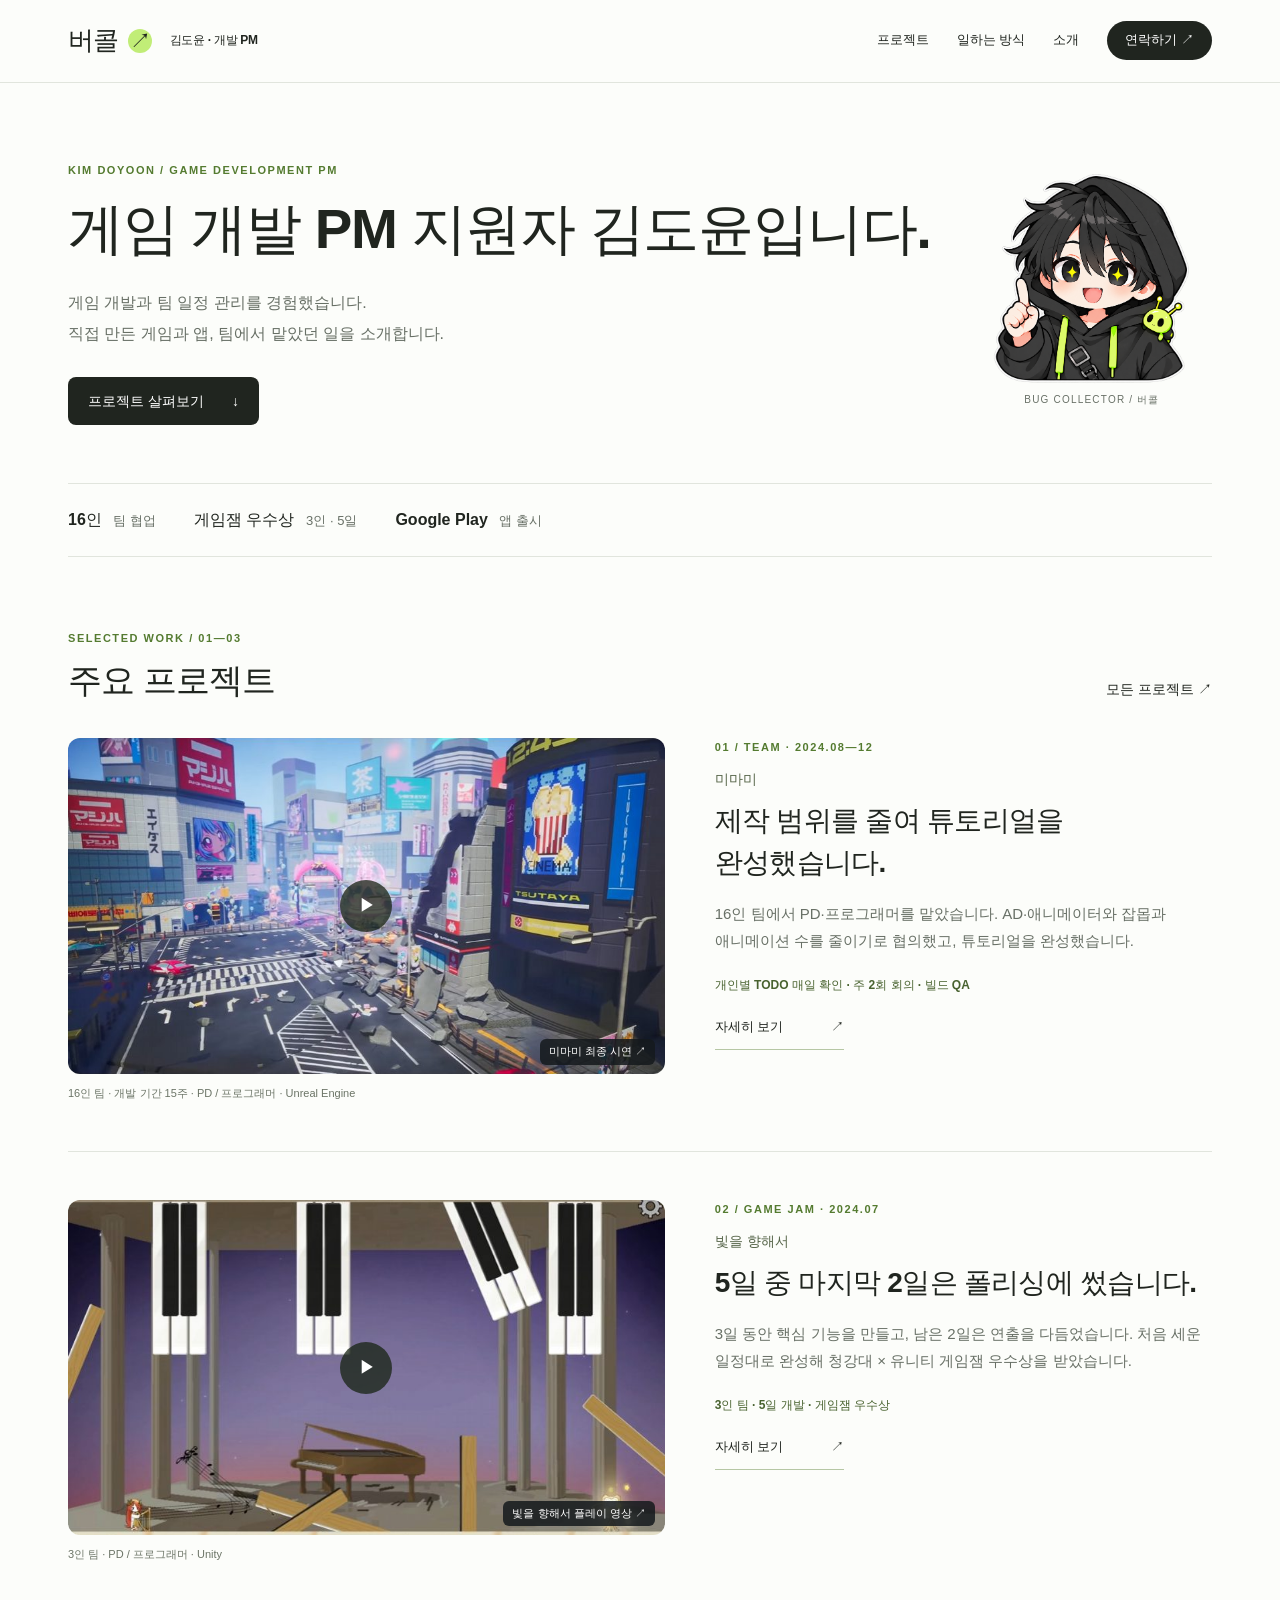
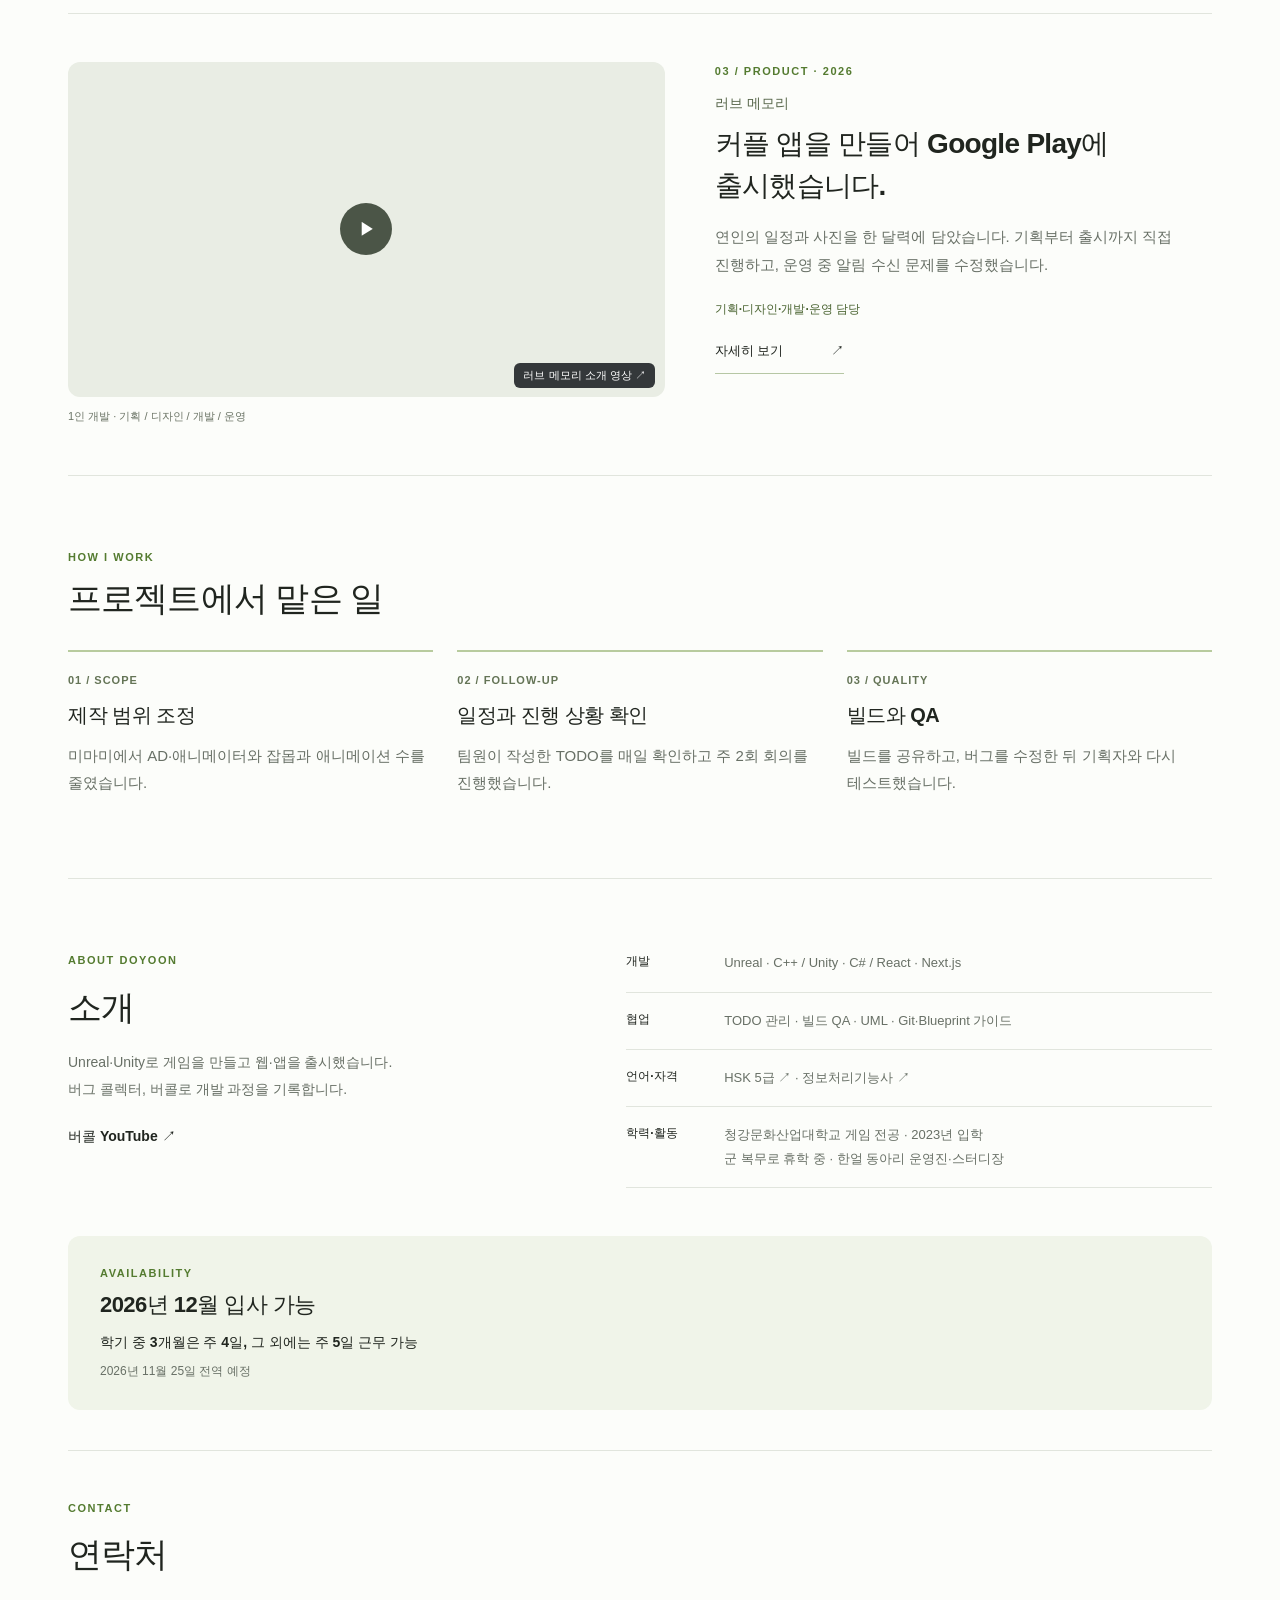
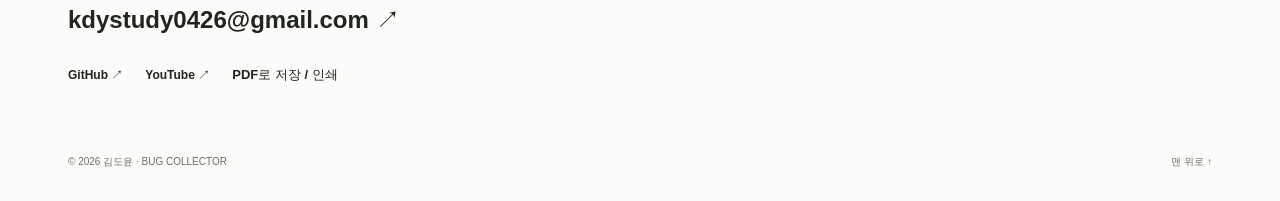
==== commit b8bf2bf8: "Fix Korean spacing and remove hidden line-break word joining" ====
--- a/index.html
+++ b/index.html
@@ -1,8 +1,8 @@
 <!doctype html>
-<html lang="ko"><head><meta charset="utf-8"><meta name="viewport" content="width=device-width,initial-scale=1"><title>게임 개발 PM 지원자 김도윤 | 김도윤 · 개발PM</title><meta name="description" content="김도윤 개발 PM 포트폴리오. 16인 팀 협업, 게임잼 우수상, 앱 출시 경험."><meta name="theme-color" content="#ffffff"><meta property="og:title" content="게임 개발 PM 지원자 김도윤 | 김도윤 · 개발PM"><meta property="og:image" content="https://kevin04261004.github.io/Portfolio/assets/img/brand/bug-collector.png"><link rel="stylesheet" href="assets/css/portfolio.css"><link rel="stylesheet" href="assets/css/editorial.css"><script src="assets/js/portfolio.js" defer></script></head>
-<body class="refresh home"><a class="skip" href="#main">본문으로 바로가기</a><header class="header"><div class="header-inner"><a class="brand" href="#">버콜<span class="brand-dot" aria-hidden="true">↗</span><span class="brand-name">김도윤 · 개발PM</span></a><nav aria-label="주요 메뉴"><a href="#projects">프로젝트</a><a href="#approach">일하는 방식</a><a href="#about">소개</a><a class="nav-contact" href="#contact">연락하기 ↗</a></nav></div></header><main class="container" id="main"><section class="intro"><div><p class="eyebrow">KIM DOYOON / GAME DEVELOPMENT PM</p><h1>게임 개발 PM 지원자<br>김도윤입니다.</h1><p class="intro-line">게임 개발과 팀 일정 관리를 경험했습니다.<br>직접 만든 게임과 앱, 팀에서 맡았던 일을 소개합니다.</p><a class="button" href="#projects">프로젝트 살펴보기 <span>↓</span></a></div><div class="brand-stamp"><picture><source type="image/webp" srcset="assets/img/brand/bug-collector.webp"><img src="assets/img/brand/bug-collector.png" width="210" height="210" alt="버콜 캐릭터" fetchpriority="high"></picture><span>BUG COLLECTOR / 버콜</span></div></section>
+<html lang="ko"><head><meta charset="utf-8"><meta name="viewport" content="width=device-width,initial-scale=1"><title>게임 개발 PM 지원자 김도윤 | 김도윤 · 개발 PM</title><meta name="description" content="김도윤 개발 PM 포트폴리오. 16인 팀 협업, 게임잼 우수상, 앱 출시 경험."><meta name="theme-color" content="#ffffff"><meta property="og:title" content="게임 개발 PM 지원자 김도윤 | 김도윤 · 개발 PM"><meta property="og:image" content="https://kevin04261004.github.io/Portfolio/assets/img/brand/bug-collector.png"><link rel="stylesheet" href="assets/css/portfolio.css"><link rel="stylesheet" href="assets/css/editorial.css"><script src="assets/js/portfolio.js" defer></script></head>
+<body class="refresh home"><a class="skip" href="#main">본문으로 바로가기</a><header class="header"><div class="header-inner"><a class="brand" href="#">버콜<span class="brand-dot" aria-hidden="true">↗</span><span class="brand-name">김도윤 · 개발 PM</span></a><nav aria-label="주요 메뉴"><a href="#projects">프로젝트</a><a href="#approach">일하는 방식</a><a href="#about">소개</a><a class="nav-contact" href="#contact">연락하기 ↗</a></nav></div></header><main class="container" id="main"><section class="intro"><div><p class="eyebrow">KIM DOYOON / GAME DEVELOPMENT PM</p><h1>게임 개발 PM 지원자 김도윤입니다.</h1><p class="intro-line">게임 개발과 팀 일정 관리를 경험했습니다. <br>직접 만든 게임과 앱, 팀에서 맡았던 일을 소개합니다.</p><a class="button" href="#projects">프로젝트 살펴보기 <span>↓</span></a></div><div class="brand-stamp"><picture><source type="image/webp" srcset="assets/img/brand/bug-collector.webp"><img src="assets/img/brand/bug-collector.png" width="210" height="210" alt="버콜 캐릭터" fetchpriority="high"></picture><span>BUG COLLECTOR / 버콜</span></div></section>
 <div class="quick-facts"><span><b>16인</b> 팀 협업</span><span><b>게임잼 우수상</b> 3인 · 5일</span><span><b>Google Play</b> 앱 출시</span></div>
-<section class="selected section" id="projects"><div class="section-heading"><div><p class="eyebrow">SELECTED WORK / 01—03</p><h2>주요 프로젝트</h2></div><a class="text-link" href="archive.html">모든 프로젝트 ↗</a></div><article class="work-row" id="pr-mimami"><div class="work-media"><a class="video-preview" href="https://www.youtube.com/watch?v=m4Nka0iVqvw&amp;t=329s" data-video="m4Nka0iVqvw" data-start="329" data-title="미마미 최종 시연" target="_blank" rel="noopener"><img src="assets/img/project/mimami.jpg" width="1280" height="720" loading="lazy" alt="미마미 최종 시연"><span class="play" aria-hidden="true">▶</span><span class="watch">미마미 최종 시연 ↗</span></a><p class="image-caption">16인 팀 · 개발 기간 15주 · PD / 프로그래머 · Unreal Engine</p></div><div class="work-copy"><p class="eyebrow">01 / TEAM · 2024.08—12</p><p class="work-name">미마미</p><h3>제작 범위를 줄여<br>튜토리얼을 완성했습니다.</h3><p class="work-description">16인 팀에서 PD·프로그래머를 맡았습니다. AD·애니메이터와 잡몹과 애니메이션 수를 줄이기로 협의했고, 튜토리얼을 완성했습니다.</p><p class="outcome">개인별 TODO 매일 확인 · 주 2회 회의 · 빌드 QA</p><a class="study-link" href="case-pr-mimami.html">자세히 보기 <span>↗</span></a></div></article><article class="work-row" id="pr-jam"><div class="work-media"><a class="video-preview" href="https://www.youtube.com/watch?v=gHCZj0rF1ME" data-video="gHCZj0rF1ME" data-start="0" data-title="빛을 향해서 플레이 영상" target="_blank" rel="noopener"><img src="assets/img/project/jam.jpg" width="1280" height="720" loading="lazy" alt="빛을 향해서 플레이 영상"><span class="play" aria-hidden="true">▶</span><span class="watch">빛을 향해서 플레이 영상 ↗</span></a><p class="image-caption">3인 팀 · PD / 프로그래머 · Unity</p></div><div class="work-copy"><p class="eyebrow">02 / GAME JAM · 2024.07</p><p class="work-name">빛을 향해서</p><h3>5일 중 마지막 2일은<br>폴리싱에 썼습니다.</h3><p class="work-description">3일 동안 핵심 기능을 만들고, 남은 2일은 연출을 다듬었습니다. 처음 세운 일정대로 완성해 청강대 × 유니티 게임잼 우수상을 받았습니다.</p><p class="outcome">3인 팀 · 5일 개발 · 게임잼 우수상</p><a class="study-link" href="case-pr-jam.html">자세히 보기 <span>↗</span></a></div></article><article class="work-row" id="love-memory"><div class="work-media"><a class="video-preview" href="https://www.youtube.com/watch?v=WIhtwNLPAaQ" data-video="WIhtwNLPAaQ" data-start="0" data-title="러브 메모리 소개 영상" target="_blank" rel="noopener"><img src="https://i.ytimg.com/vi/WIhtwNLPAaQ/maxresdefault.jpg" data-thumb="WIhtwNLPAaQ" width="1280" height="720" loading="lazy" alt="러브 메모리 소개 영상"><span class="play" aria-hidden="true">▶</span><span class="watch">러브 메모리 소개 영상 ↗</span></a><p class="image-caption">1인 개발 · 기획 / 디자인 / 개발 / 운영</p></div><div class="work-copy"><p class="eyebrow">03 / PRODUCT · 2026</p><p class="work-name">러브 메모리</p><h3>커플 앱을 만들어<br>Google Play에 출시했습니다.</h3><p class="work-description">연인의 일정과 사진을 한 달력에 담았습니다. 기획부터 출시까지 직접 진행하고, 운영 중 알림 수신 문제를 수정했습니다.</p><p class="outcome">기획·디자인·개발·운영 담당</p><a class="study-link" href="case-love-memory.html">자세히 보기 <span>↗</span></a></div></article></section><section class="section method" id="approach"><div class="section-heading"><div><p class="eyebrow">HOW I WORK</p><h2>프로젝트에서 맡은 일</h2></div></div><div class="method-grid"><article><span>01 / SCOPE</span><h3>제작 범위 조정</h3><p>미마미에서 AD·애니메이터와 잡몹과 애니메이션 수를 줄였습니다.</p></article><article><span>02 / FOLLOW-UP</span><h3>일정과 진행 상황 확인</h3><p>팀원이 작성한 TODO를 매일 확인하고 주 2회 회의를 진행했습니다.</p></article><article><span>03 / QUALITY</span><h3>빌드와 QA</h3><p>빌드를 공유하고, 버그를 수정한 뒤 기획자와 다시 테스트했습니다.</p></article></div></section>
-<section class="section about-new" id="about"><div><p class="eyebrow">ABOUT DOYOON</p><h2>소개</h2><p>Unreal·Unity로 게임을 만들고 웹·앱을 출시했습니다.<br>버그 콜렉터, 버콜로 개발 과정을 기록합니다.</p><a class="text-link" href="https://www.youtube.com/@bugcollector0_0" target="_blank" rel="noopener">버콜 YouTube ↗</a></div><div class="profile-facts"><div><span>개발</span><p>Unreal · C++ / Unity · C# / React · Next.js</p></div><div><span>협업</span><p>TODO 관리 · 빌드 QA · UML · Git·Blueprint 가이드</p></div><div id="qualifications"><span>언어·자격</span><p><a href="assets/img/cert/hsk5.jpg" target="_blank" rel="noopener">HSK 5급 ↗</a> · <a href="assets/img/cert/info-processing.jpg" target="_blank" rel="noopener">정보처리기능사 ↗</a></p></div><div><span>학력·활동</span><p>청강문화산업대학교 게임 전공 · 2023년 입학<br>군 복무로 휴학 중 · 한얼 동아리 운영진·스터디장</p></div></div></section>
+<section class="selected section" id="projects"><div class="section-heading"><div><p class="eyebrow">SELECTED WORK / 01—03</p><h2>주요 프로젝트</h2></div><a class="text-link" href="archive.html">모든 프로젝트 ↗</a></div><article class="work-row" id="pr-mimami"><div class="work-media"><a class="video-preview" href="https://www.youtube.com/watch?v=m4Nka0iVqvw&amp;t=329s" data-video="m4Nka0iVqvw" data-start="329" data-title="미마미 최종 시연" target="_blank" rel="noopener"><img src="assets/img/project/mimami.jpg" width="1280" height="720" loading="lazy" alt="미마미 최종 시연"><span class="play" aria-hidden="true">▶</span><span class="watch">미마미 최종 시연 ↗</span></a><p class="image-caption">16인 팀 · 개발 기간 15주 · PD / 프로그래머 · Unreal Engine</p></div><div class="work-copy"><p class="eyebrow">01 / TEAM · 2024.08—12</p><p class="work-name">미마미</p><h3>제작 범위를 줄여 튜토리얼을 완성했습니다.</h3><p class="work-description">16인 팀에서 PD·프로그래머를 맡았습니다. AD·애니메이터와 잡몹과 애니메이션 수를 줄이기로 협의했고, 튜토리얼을 완성했습니다.</p><p class="outcome">개인별 TODO 매일 확인 · 주 2회 회의 · 빌드 QA</p><a class="study-link" href="case-pr-mimami.html">자세히 보기 <span>↗</span></a></div></article><article class="work-row" id="pr-jam"><div class="work-media"><a class="video-preview" href="https://www.youtube.com/watch?v=gHCZj0rF1ME" data-video="gHCZj0rF1ME" data-start="0" data-title="빛을 향해서 플레이 영상" target="_blank" rel="noopener"><img src="assets/img/project/jam.jpg" width="1280" height="720" loading="lazy" alt="빛을 향해서 플레이 영상"><span class="play" aria-hidden="true">▶</span><span class="watch">빛을 향해서 플레이 영상 ↗</span></a><p class="image-caption">3인 팀 · PD / 프로그래머 · Unity</p></div><div class="work-copy"><p class="eyebrow">02 / GAME JAM · 2024.07</p><p class="work-name">빛을 향해서</p><h3>5일 중 마지막 2일은 폴리싱에 썼습니다.</h3><p class="work-description">3일 동안 핵심 기능을 만들고, 남은 2일은 연출을 다듬었습니다. 처음 세운 일정대로 완성해 청강대 × 유니티 게임잼 우수상을 받았습니다.</p><p class="outcome">3인 팀 · 5일 개발 · 게임잼 우수상</p><a class="study-link" href="case-pr-jam.html">자세히 보기 <span>↗</span></a></div></article><article class="work-row" id="love-memory"><div class="work-media"><a class="video-preview" href="https://www.youtube.com/watch?v=WIhtwNLPAaQ" data-video="WIhtwNLPAaQ" data-start="0" data-title="러브 메모리 소개 영상" target="_blank" rel="noopener"><img src="https://i.ytimg.com/vi/WIhtwNLPAaQ/maxresdefault.jpg" data-thumb="WIhtwNLPAaQ" width="1280" height="720" loading="lazy" alt="러브 메모리 소개 영상"><span class="play" aria-hidden="true">▶</span><span class="watch">러브 메모리 소개 영상 ↗</span></a><p class="image-caption">1인 개발 · 기획 / 디자인 / 개발 / 운영</p></div><div class="work-copy"><p class="eyebrow">03 / PRODUCT · 2026</p><p class="work-name">러브 메모리</p><h3>커플 앱을 만들어 Google Play에 출시했습니다.</h3><p class="work-description">연인의 일정과 사진을 한 달력에 담았습니다. 기획부터 출시까지 직접 진행하고, 운영 중 알림 수신 문제를 수정했습니다.</p><p class="outcome">기획·디자인·개발·운영 담당</p><a class="study-link" href="case-love-memory.html">자세히 보기 <span>↗</span></a></div></article></section><section class="section method" id="approach"><div class="section-heading"><div><p class="eyebrow">HOW I WORK</p><h2>프로젝트에서 맡은 일</h2></div></div><div class="method-grid"><article><span>01 / SCOPE</span><h3>제작 범위 조정</h3><p>미마미에서 AD·애니메이터와 잡몹과 애니메이션 수를 줄였습니다.</p></article><article><span>02 / FOLLOW-UP</span><h3>일정과 진행 상황 확인</h3><p>팀원이 작성한 TODO를 매일 확인하고 주 2회 회의를 진행했습니다.</p></article><article><span>03 / QUALITY</span><h3>빌드와 QA</h3><p>빌드를 공유하고, 버그를 수정한 뒤 기획자와 다시 테스트했습니다.</p></article></div></section>
+<section class="section about-new" id="about"><div><p class="eyebrow">ABOUT DOYOON</p><h2>소개</h2><p>Unreal·Unity로 게임을 만들고 웹·앱을 출시했습니다. <br>버그 콜렉터, 버콜로 개발 과정을 기록합니다.</p><a class="text-link" href="https://www.youtube.com/@bugcollector0_0" target="_blank" rel="noopener">버콜 YouTube ↗</a></div><div class="profile-facts"><div><span>개발</span><p>Unreal · C++ / Unity · C# / React · Next.js</p></div><div><span>협업</span><p>TODO 관리 · 빌드 QA · UML · Git·Blueprint 가이드</p></div><div id="qualifications"><span>언어·자격</span><p><a href="assets/img/cert/hsk5.jpg" target="_blank" rel="noopener">HSK 5급 ↗</a> · <a href="assets/img/cert/info-processing.jpg" target="_blank" rel="noopener">정보처리기능사 ↗</a></p></div><div><span>학력·활동</span><p>청강문화산업대학교 게임 전공 · 2023년 입학 <br>군 복무로 휴학 중 · 한얼 동아리 운영진·스터디장</p></div></div></section>
 <section class="availability"><p class="eyebrow">AVAILABILITY</p><h2>2026년 12월 입사 가능</h2><p><strong>학기 중 3개월은 주 4일, 그 외에는 주 5일 근무 가능</strong></p><p class="availability-note">2026년 11월 25일 전역 예정</p></section>
 <section class="contact" id="contact"><div><p class="eyebrow">CONTACT</p><h2>연락처</h2><a class="contact-mail" href="mailto:kdystudy0426@gmail.com">kdystudy0426@gmail.com ↗</a><div class="contact-links"><a href="https://github.com/Kevin04261004" target="_blank" rel="noopener">GitHub ↗</a><a href="https://www.youtube.com/@bugcollector0_0" target="_blank" rel="noopener">YouTube ↗</a><button type="button" data-print>PDF로 저장 / 인쇄</button></div></div></section></main><footer class="footer container"><span>© 2026 김도윤 · BUG COLLECTOR</span><a href="#">맨 위로 ↑</a></footer><dialog id="video-dialog" aria-labelledby="video-title"><div class="video-toolbar"><h2 id="video-title">프로젝트 영상</h2><button type="button" data-close aria-label="영상 닫기">닫기 ✕</button></div><div id="player"></div><p>영상이 재생되지 않나요? <a id="youtube-direct" target="_blank" rel="noopener">YouTube에서 보기 ↗</a></p></dialog></body></html>
--- a/assets/css/editorial.css
+++ b/assets/css/editorial.css
@@ -42,7 +42,6 @@
 }
 @media screen and (max-width:650px){
  .refresh .work-copy h3{font-size:24px;line-height:1.5}
- .refresh .work-copy h3 br{display:none}
  .refresh .method-grid,.refresh .case-section .decision-grid{row-gap:20px}
  .refresh .method-grid>article,.refresh .schedule>article{grid-row:auto;grid-template-rows:auto auto auto;gap:10px}
  .refresh .case-section .decision-grid>article{grid-row:auto;grid-template-rows:auto auto;gap:12px;padding:20px}
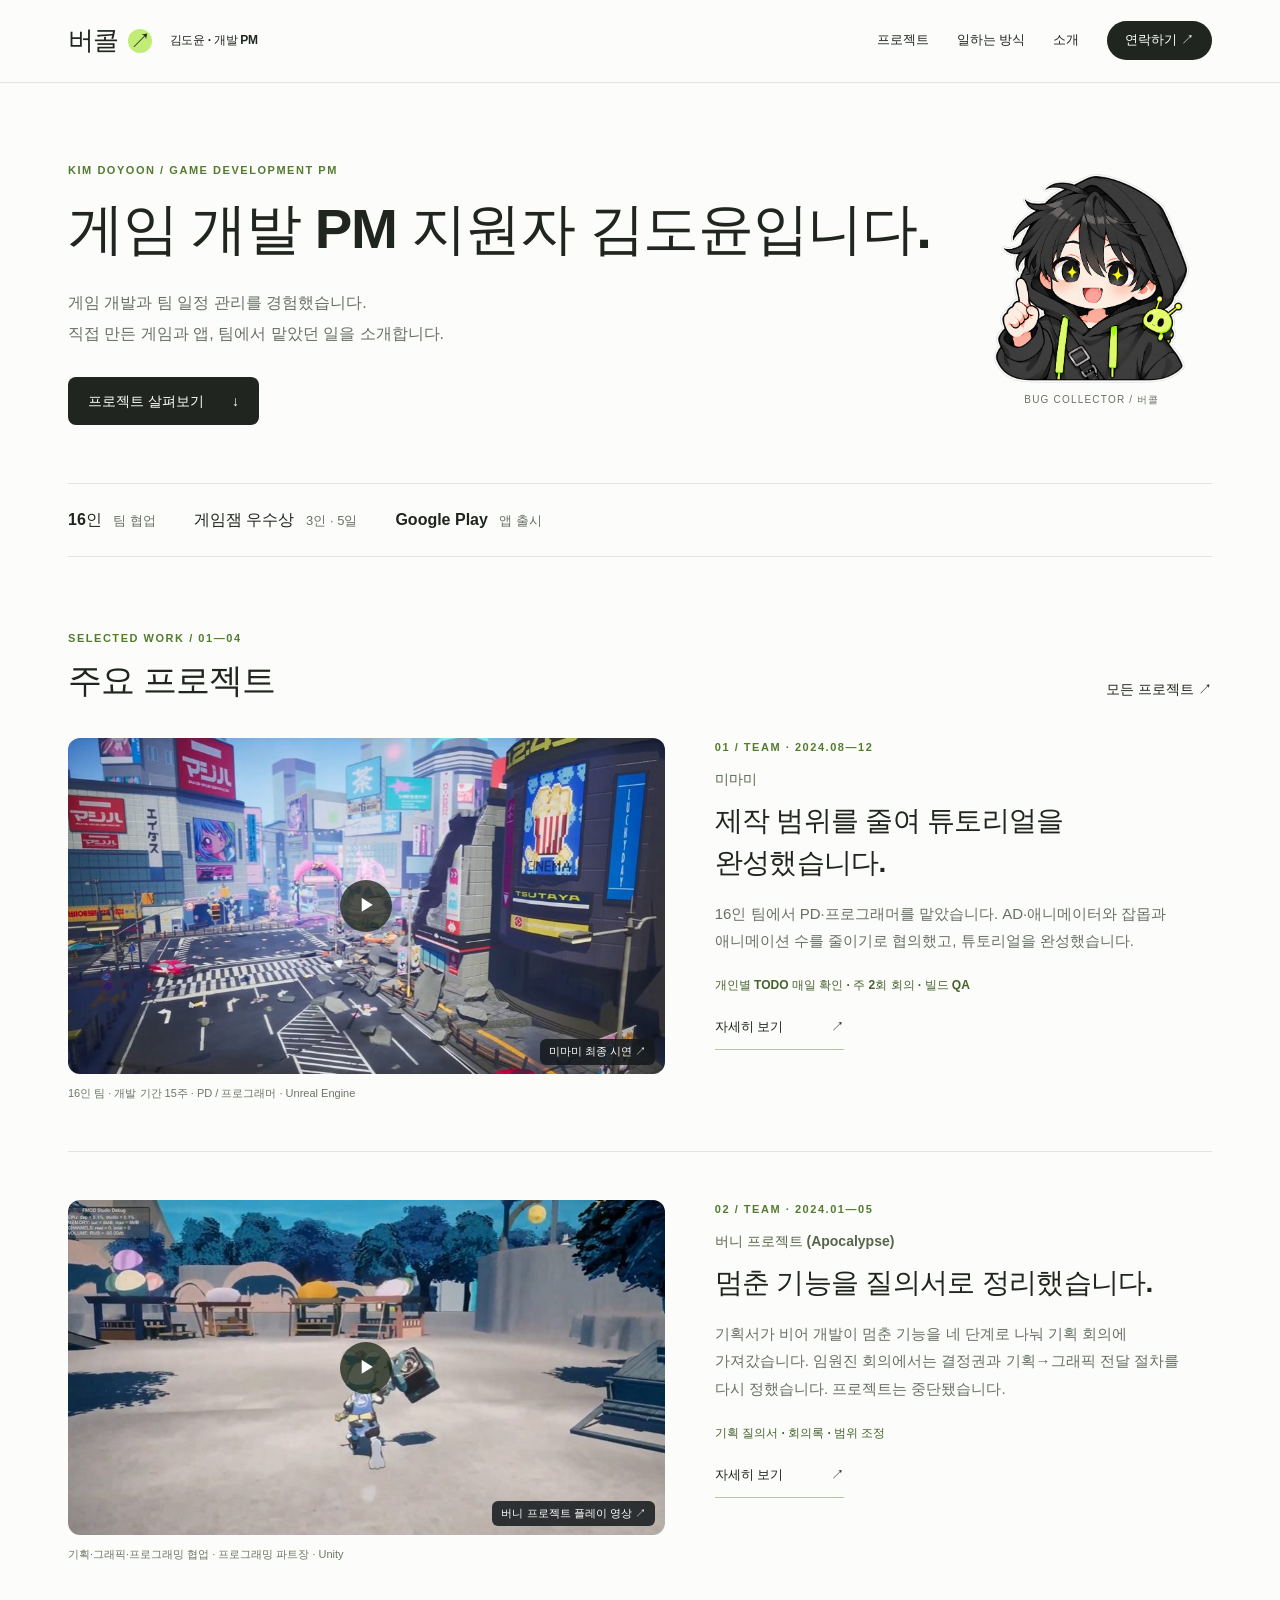
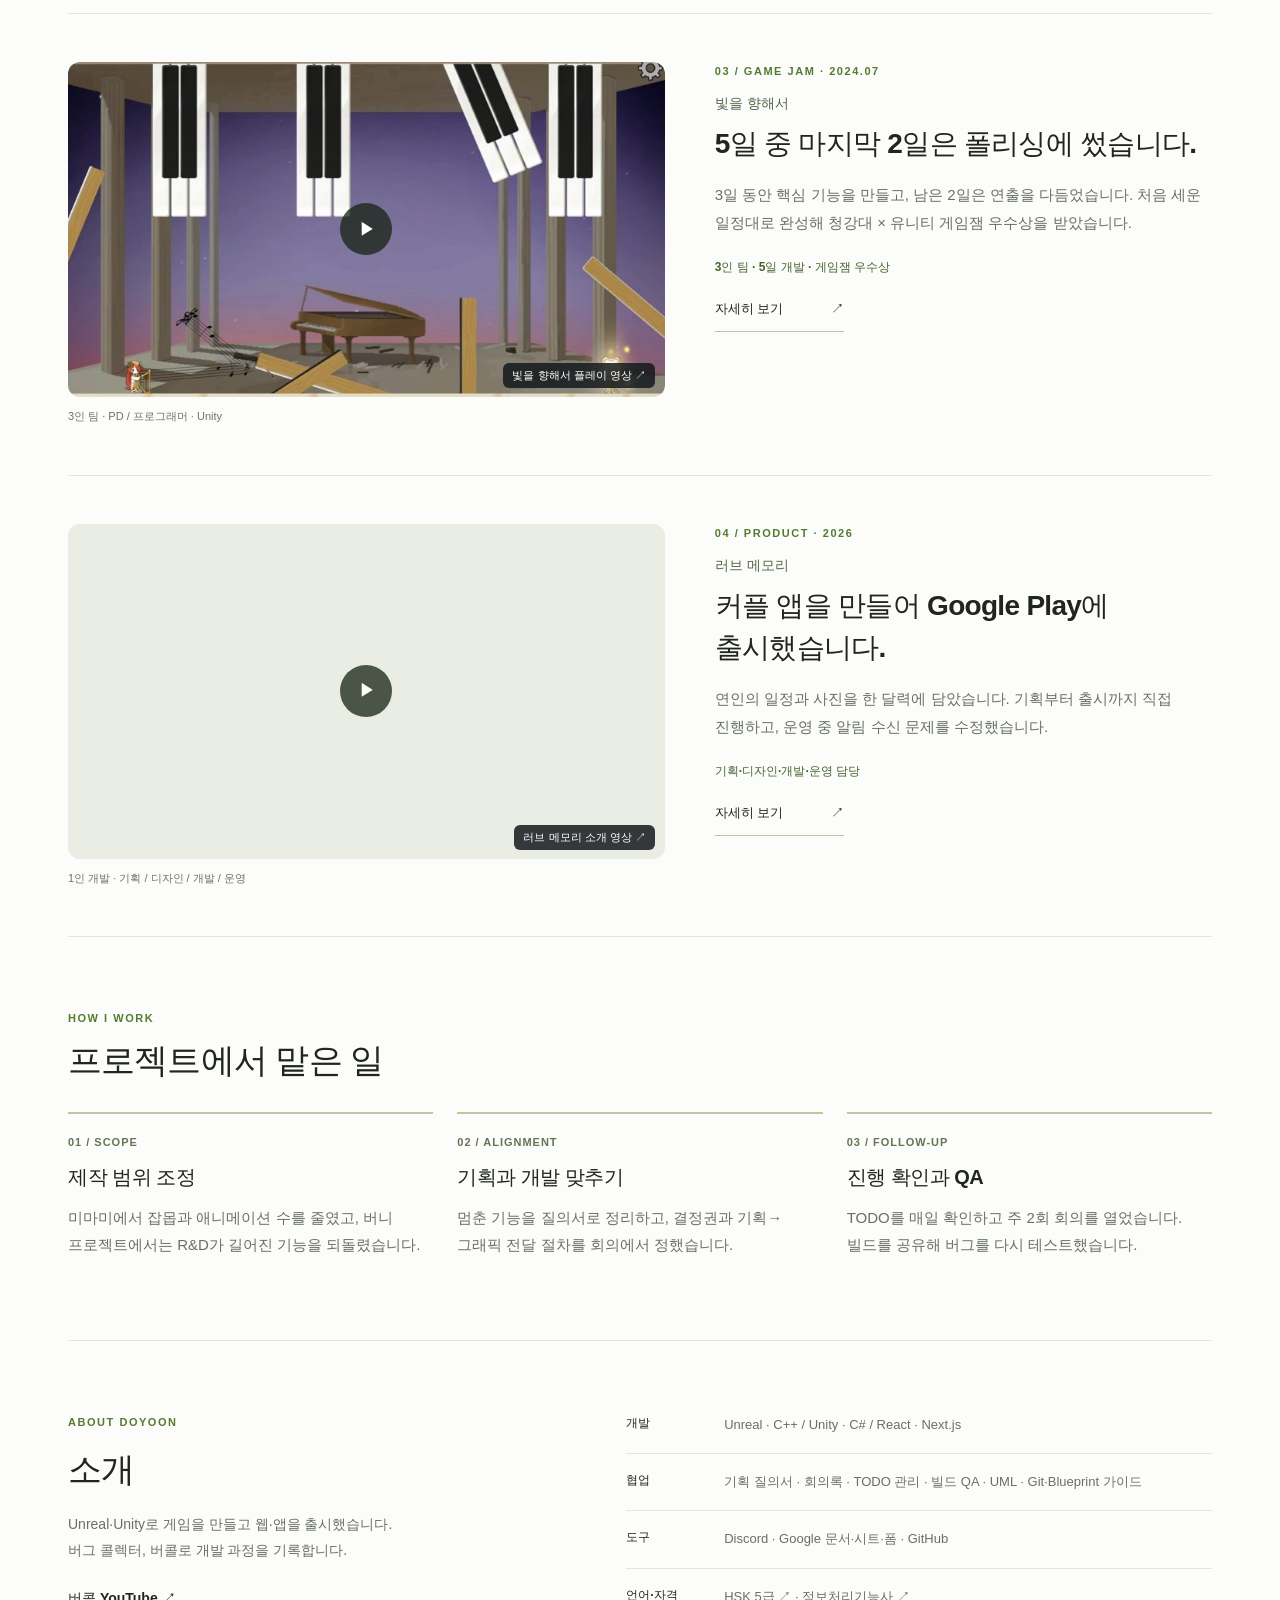
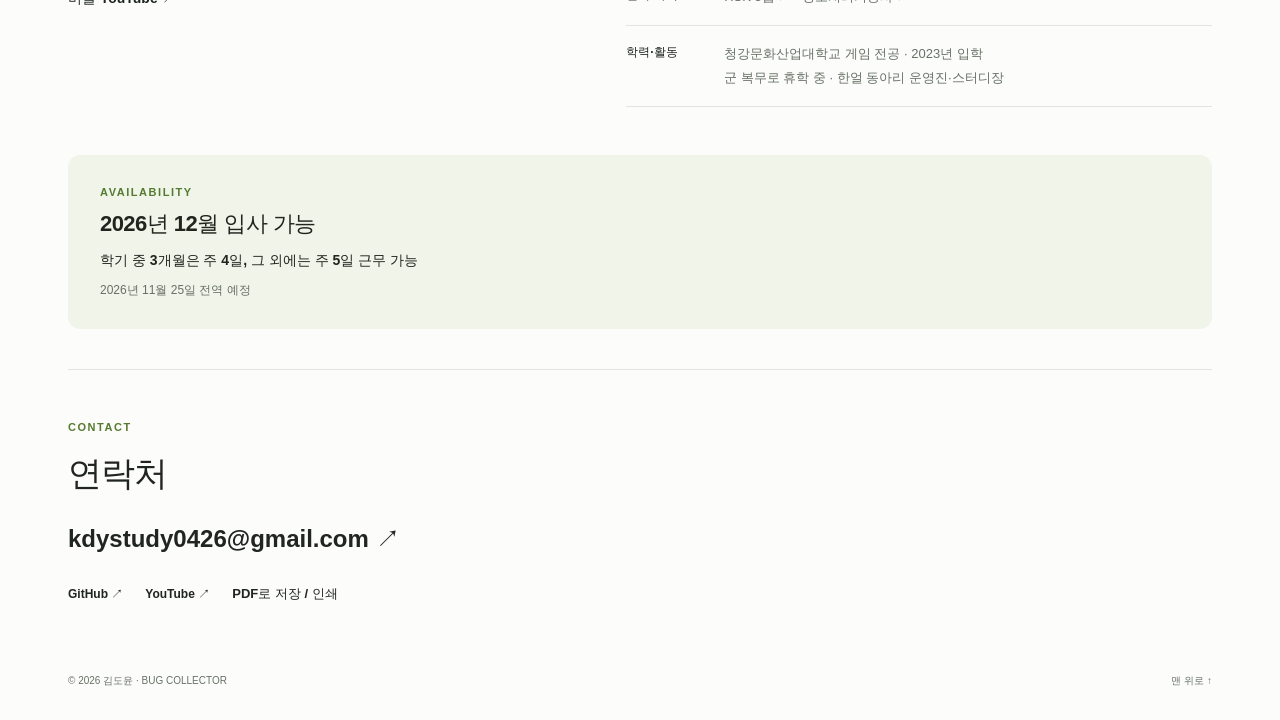
==== commit c3ab3c59: "Add Bunny project case study and PM evidence from Drive records - New case-pr-apocalypse.html: plann" ====
--- a/index.html
+++ b/index.html
@@ -1,8 +1,8 @@
 <!doctype html>
-<html lang="ko"><head><meta charset="utf-8"><meta name="viewport" content="width=device-width,initial-scale=1"><title>게임 개발 PM 지원자 김도윤 | 김도윤 · 개발 PM</title><meta name="description" content="김도윤 개발 PM 포트폴리오. 16인 팀 협업, 게임잼 우수상, 앱 출시 경험."><meta name="theme-color" content="#ffffff"><meta property="og:title" content="게임 개발 PM 지원자 김도윤 | 김도윤 · 개발 PM"><meta property="og:image" content="https://kevin04261004.github.io/Portfolio/assets/img/brand/bug-collector.png"><link rel="stylesheet" href="assets/css/portfolio.css"><link rel="stylesheet" href="assets/css/editorial.css"><script src="assets/js/portfolio.js" defer></script></head>
+<html lang="ko"><head><meta charset="utf-8"><meta name="viewport" content="width=device-width,initial-scale=1"><title>게임 개발 PM 지원자 김도윤 | 김도윤 · 개발 PM</title><meta name="description" content="김도윤 개발 PM 포트폴리오. 16인 팀 협업, 기획 질의서와 회의 운영, 게임잼 우수상, 앱 출시 경험."><meta name="theme-color" content="#ffffff"><meta property="og:title" content="게임 개발 PM 지원자 김도윤 | 김도윤 · 개발 PM"><meta property="og:image" content="https://kevin04261004.github.io/Portfolio/assets/img/brand/bug-collector.png"><link rel="stylesheet" href="assets/css/portfolio.css"><link rel="stylesheet" href="assets/css/editorial.css"><script src="assets/js/portfolio.js" defer></script></head>
 <body class="refresh home"><a class="skip" href="#main">본문으로 바로가기</a><header class="header"><div class="header-inner"><a class="brand" href="#">버콜<span class="brand-dot" aria-hidden="true">↗</span><span class="brand-name">김도윤 · 개발 PM</span></a><nav aria-label="주요 메뉴"><a href="#projects">프로젝트</a><a href="#approach">일하는 방식</a><a href="#about">소개</a><a class="nav-contact" href="#contact">연락하기 ↗</a></nav></div></header><main class="container" id="main"><section class="intro"><div><p class="eyebrow">KIM DOYOON / GAME DEVELOPMENT PM</p><h1>게임 개발 PM 지원자 김도윤입니다.</h1><p class="intro-line">게임 개발과 팀 일정 관리를 경험했습니다. <br>직접 만든 게임과 앱, 팀에서 맡았던 일을 소개합니다.</p><a class="button" href="#projects">프로젝트 살펴보기 <span>↓</span></a></div><div class="brand-stamp"><picture><source type="image/webp" srcset="assets/img/brand/bug-collector.webp"><img src="assets/img/brand/bug-collector.png" width="210" height="210" alt="버콜 캐릭터" fetchpriority="high"></picture><span>BUG COLLECTOR / 버콜</span></div></section>
 <div class="quick-facts"><span><b>16인</b> 팀 협업</span><span><b>게임잼 우수상</b> 3인 · 5일</span><span><b>Google Play</b> 앱 출시</span></div>
-<section class="selected section" id="projects"><div class="section-heading"><div><p class="eyebrow">SELECTED WORK / 01—03</p><h2>주요 프로젝트</h2></div><a class="text-link" href="archive.html">모든 프로젝트 ↗</a></div><article class="work-row" id="pr-mimami"><div class="work-media"><a class="video-preview" href="https://www.youtube.com/watch?v=m4Nka0iVqvw&amp;t=329s" data-video="m4Nka0iVqvw" data-start="329" data-title="미마미 최종 시연" target="_blank" rel="noopener"><img src="assets/img/project/mimami.jpg" width="1280" height="720" loading="lazy" alt="미마미 최종 시연"><span class="play" aria-hidden="true">▶</span><span class="watch">미마미 최종 시연 ↗</span></a><p class="image-caption">16인 팀 · 개발 기간 15주 · PD / 프로그래머 · Unreal Engine</p></div><div class="work-copy"><p class="eyebrow">01 / TEAM · 2024.08—12</p><p class="work-name">미마미</p><h3>제작 범위를 줄여 튜토리얼을 완성했습니다.</h3><p class="work-description">16인 팀에서 PD·프로그래머를 맡았습니다. AD·애니메이터와 잡몹과 애니메이션 수를 줄이기로 협의했고, 튜토리얼을 완성했습니다.</p><p class="outcome">개인별 TODO 매일 확인 · 주 2회 회의 · 빌드 QA</p><a class="study-link" href="case-pr-mimami.html">자세히 보기 <span>↗</span></a></div></article><article class="work-row" id="pr-jam"><div class="work-media"><a class="video-preview" href="https://www.youtube.com/watch?v=gHCZj0rF1ME" data-video="gHCZj0rF1ME" data-start="0" data-title="빛을 향해서 플레이 영상" target="_blank" rel="noopener"><img src="assets/img/project/jam.jpg" width="1280" height="720" loading="lazy" alt="빛을 향해서 플레이 영상"><span class="play" aria-hidden="true">▶</span><span class="watch">빛을 향해서 플레이 영상 ↗</span></a><p class="image-caption">3인 팀 · PD / 프로그래머 · Unity</p></div><div class="work-copy"><p class="eyebrow">02 / GAME JAM · 2024.07</p><p class="work-name">빛을 향해서</p><h3>5일 중 마지막 2일은 폴리싱에 썼습니다.</h3><p class="work-description">3일 동안 핵심 기능을 만들고, 남은 2일은 연출을 다듬었습니다. 처음 세운 일정대로 완성해 청강대 × 유니티 게임잼 우수상을 받았습니다.</p><p class="outcome">3인 팀 · 5일 개발 · 게임잼 우수상</p><a class="study-link" href="case-pr-jam.html">자세히 보기 <span>↗</span></a></div></article><article class="work-row" id="love-memory"><div class="work-media"><a class="video-preview" href="https://www.youtube.com/watch?v=WIhtwNLPAaQ" data-video="WIhtwNLPAaQ" data-start="0" data-title="러브 메모리 소개 영상" target="_blank" rel="noopener"><img src="https://i.ytimg.com/vi/WIhtwNLPAaQ/maxresdefault.jpg" data-thumb="WIhtwNLPAaQ" width="1280" height="720" loading="lazy" alt="러브 메모리 소개 영상"><span class="play" aria-hidden="true">▶</span><span class="watch">러브 메모리 소개 영상 ↗</span></a><p class="image-caption">1인 개발 · 기획 / 디자인 / 개발 / 운영</p></div><div class="work-copy"><p class="eyebrow">03 / PRODUCT · 2026</p><p class="work-name">러브 메모리</p><h3>커플 앱을 만들어 Google Play에 출시했습니다.</h3><p class="work-description">연인의 일정과 사진을 한 달력에 담았습니다. 기획부터 출시까지 직접 진행하고, 운영 중 알림 수신 문제를 수정했습니다.</p><p class="outcome">기획·디자인·개발·운영 담당</p><a class="study-link" href="case-love-memory.html">자세히 보기 <span>↗</span></a></div></article></section><section class="section method" id="approach"><div class="section-heading"><div><p class="eyebrow">HOW I WORK</p><h2>프로젝트에서 맡은 일</h2></div></div><div class="method-grid"><article><span>01 / SCOPE</span><h3>제작 범위 조정</h3><p>미마미에서 AD·애니메이터와 잡몹과 애니메이션 수를 줄였습니다.</p></article><article><span>02 / FOLLOW-UP</span><h3>일정과 진행 상황 확인</h3><p>팀원이 작성한 TODO를 매일 확인하고 주 2회 회의를 진행했습니다.</p></article><article><span>03 / QUALITY</span><h3>빌드와 QA</h3><p>빌드를 공유하고, 버그를 수정한 뒤 기획자와 다시 테스트했습니다.</p></article></div></section>
-<section class="section about-new" id="about"><div><p class="eyebrow">ABOUT DOYOON</p><h2>소개</h2><p>Unreal·Unity로 게임을 만들고 웹·앱을 출시했습니다. <br>버그 콜렉터, 버콜로 개발 과정을 기록합니다.</p><a class="text-link" href="https://www.youtube.com/@bugcollector0_0" target="_blank" rel="noopener">버콜 YouTube ↗</a></div><div class="profile-facts"><div><span>개발</span><p>Unreal · C++ / Unity · C# / React · Next.js</p></div><div><span>협업</span><p>TODO 관리 · 빌드 QA · UML · Git·Blueprint 가이드</p></div><div id="qualifications"><span>언어·자격</span><p><a href="assets/img/cert/hsk5.jpg" target="_blank" rel="noopener">HSK 5급 ↗</a> · <a href="assets/img/cert/info-processing.jpg" target="_blank" rel="noopener">정보처리기능사 ↗</a></p></div><div><span>학력·활동</span><p>청강문화산업대학교 게임 전공 · 2023년 입학 <br>군 복무로 휴학 중 · 한얼 동아리 운영진·스터디장</p></div></div></section>
+<section class="selected section" id="projects"><div class="section-heading"><div><p class="eyebrow">SELECTED WORK / 01—04</p><h2>주요 프로젝트</h2></div><a class="text-link" href="archive.html">모든 프로젝트 ↗</a></div><article class="work-row" id="pr-mimami"><div class="work-media"><a class="video-preview" href="https://www.youtube.com/watch?v=m4Nka0iVqvw&amp;t=329s" data-video="m4Nka0iVqvw" data-start="329" data-title="미마미 최종 시연" target="_blank" rel="noopener"><img src="assets/img/project/mimami.jpg" width="1280" height="720" loading="lazy" alt="미마미 최종 시연"><span class="play" aria-hidden="true">▶</span><span class="watch">미마미 최종 시연 ↗</span></a><p class="image-caption">16인 팀 · 개발 기간 15주 · PD / 프로그래머 · Unreal Engine</p></div><div class="work-copy"><p class="eyebrow">01 / TEAM · 2024.08—12</p><p class="work-name">미마미</p><h3>제작 범위를 줄여 튜토리얼을 완성했습니다.</h3><p class="work-description">16인 팀에서 PD·프로그래머를 맡았습니다. AD·애니메이터와 잡몹과 애니메이션 수를 줄이기로 협의했고, 튜토리얼을 완성했습니다.</p><p class="outcome">개인별 TODO 매일 확인 · 주 2회 회의 · 빌드 QA</p><a class="study-link" href="case-pr-mimami.html">자세히 보기 <span>↗</span></a></div></article><article class="work-row" id="pr-apocalypse"><div class="work-media"><a class="video-preview" href="https://www.youtube.com/watch?v=OkbLJylW4Js" data-video="OkbLJylW4Js" data-start="0" data-title="버니 프로젝트 플레이 영상" target="_blank" rel="noopener"><img src="assets/img/project/bunny.jpg" width="1280" height="720" loading="lazy" alt="버니 프로젝트 플레이 영상"><span class="play" aria-hidden="true">▶</span><span class="watch">버니 프로젝트 플레이 영상 ↗</span></a><p class="image-caption">기획·그래픽·프로그래밍 협업 · 프로그래밍 파트장 · Unity</p></div><div class="work-copy"><p class="eyebrow">02 / TEAM · 2024.01—05</p><p class="work-name">버니 프로젝트 (Apocalypse)</p><h3>멈춘 기능을 질의서로 정리했습니다.</h3><p class="work-description">기획서가 비어 개발이 멈춘 기능을 네 단계로 나눠 기획 회의에 가져갔습니다. 임원진 회의에서는 결정권과 기획→그래픽 전달 절차를 다시 정했습니다. 프로젝트는 중단됐습니다.</p><p class="outcome">기획 질의서 · 회의록 · 범위 조정</p><a class="study-link" href="case-pr-apocalypse.html">자세히 보기 <span>↗</span></a></div></article><article class="work-row" id="pr-jam"><div class="work-media"><a class="video-preview" href="https://www.youtube.com/watch?v=gHCZj0rF1ME" data-video="gHCZj0rF1ME" data-start="0" data-title="빛을 향해서 플레이 영상" target="_blank" rel="noopener"><img src="assets/img/project/jam.jpg" width="1280" height="720" loading="lazy" alt="빛을 향해서 플레이 영상"><span class="play" aria-hidden="true">▶</span><span class="watch">빛을 향해서 플레이 영상 ↗</span></a><p class="image-caption">3인 팀 · PD / 프로그래머 · Unity</p></div><div class="work-copy"><p class="eyebrow">03 / GAME JAM · 2024.07</p><p class="work-name">빛을 향해서</p><h3>5일 중 마지막 2일은 폴리싱에 썼습니다.</h3><p class="work-description">3일 동안 핵심 기능을 만들고, 남은 2일은 연출을 다듬었습니다. 처음 세운 일정대로 완성해 청강대 × 유니티 게임잼 우수상을 받았습니다.</p><p class="outcome">3인 팀 · 5일 개발 · 게임잼 우수상</p><a class="study-link" href="case-pr-jam.html">자세히 보기 <span>↗</span></a></div></article><article class="work-row" id="love-memory"><div class="work-media"><a class="video-preview" href="https://www.youtube.com/watch?v=WIhtwNLPAaQ" data-video="WIhtwNLPAaQ" data-start="0" data-title="러브 메모리 소개 영상" target="_blank" rel="noopener"><img src="https://i.ytimg.com/vi/WIhtwNLPAaQ/maxresdefault.jpg" data-thumb="WIhtwNLPAaQ" width="1280" height="720" loading="lazy" alt="러브 메모리 소개 영상"><span class="play" aria-hidden="true">▶</span><span class="watch">러브 메모리 소개 영상 ↗</span></a><p class="image-caption">1인 개발 · 기획 / 디자인 / 개발 / 운영</p></div><div class="work-copy"><p class="eyebrow">04 / PRODUCT · 2026</p><p class="work-name">러브 메모리</p><h3>커플 앱을 만들어 Google Play에 출시했습니다.</h3><p class="work-description">연인의 일정과 사진을 한 달력에 담았습니다. 기획부터 출시까지 직접 진행하고, 운영 중 알림 수신 문제를 수정했습니다.</p><p class="outcome">기획·디자인·개발·운영 담당</p><a class="study-link" href="case-love-memory.html">자세히 보기 <span>↗</span></a></div></article></section><section class="section method" id="approach"><div class="section-heading"><div><p class="eyebrow">HOW I WORK</p><h2>프로젝트에서 맡은 일</h2></div></div><div class="method-grid"><article><span>01 / SCOPE</span><h3>제작 범위 조정</h3><p>미마미에서 잡몹과 애니메이션 수를 줄였고, 버니 프로젝트에서는 R&amp;D가 길어진 기능을 되돌렸습니다.</p></article><article><span>02 / ALIGNMENT</span><h3>기획과 개발 맞추기</h3><p>멈춘 기능을 질의서로 정리하고, 결정권과 기획→그래픽 전달 절차를 회의에서 정했습니다.</p></article><article><span>03 / FOLLOW-UP</span><h3>진행 확인과 QA</h3><p>TODO를 매일 확인하고 주 2회 회의를 열었습니다. 빌드를 공유해 버그를 다시 테스트했습니다.</p></article></div></section>
+<section class="section about-new" id="about"><div><p class="eyebrow">ABOUT DOYOON</p><h2>소개</h2><p>Unreal·Unity로 게임을 만들고 웹·앱을 출시했습니다. <br>버그 콜렉터, 버콜로 개발 과정을 기록합니다.</p><a class="text-link" href="https://www.youtube.com/@bugcollector0_0" target="_blank" rel="noopener">버콜 YouTube ↗</a></div><div class="profile-facts"><div><span>개발</span><p>Unreal · C++ / Unity · C# / React · Next.js</p></div><div><span>협업</span><p>기획 질의서 · 회의록 · TODO 관리 · 빌드 QA · UML · Git·Blueprint 가이드</p></div><div><span>도구</span><p>Discord · Google 문서·시트·폼 · GitHub</p></div><div id="qualifications"><span>언어·자격</span><p><a href="assets/img/cert/hsk5.jpg" target="_blank" rel="noopener">HSK 5급 ↗</a> · <a href="assets/img/cert/info-processing.jpg" target="_blank" rel="noopener">정보처리기능사 ↗</a></p></div><div><span>학력·활동</span><p>청강문화산업대학교 게임 전공 · 2023년 입학 <br>군 복무로 휴학 중 · 한얼 동아리 운영진·스터디장</p></div></div></section>
 <section class="availability"><p class="eyebrow">AVAILABILITY</p><h2>2026년 12월 입사 가능</h2><p><strong>학기 중 3개월은 주 4일, 그 외에는 주 5일 근무 가능</strong></p><p class="availability-note">2026년 11월 25일 전역 예정</p></section>
 <section class="contact" id="contact"><div><p class="eyebrow">CONTACT</p><h2>연락처</h2><a class="contact-mail" href="mailto:kdystudy0426@gmail.com">kdystudy0426@gmail.com ↗</a><div class="contact-links"><a href="https://github.com/Kevin04261004" target="_blank" rel="noopener">GitHub ↗</a><a href="https://www.youtube.com/@bugcollector0_0" target="_blank" rel="noopener">YouTube ↗</a><button type="button" data-print>PDF로 저장 / 인쇄</button></div></div></section></main><footer class="footer container"><span>© 2026 김도윤 · BUG COLLECTOR</span><a href="#">맨 위로 ↑</a></footer><dialog id="video-dialog" aria-labelledby="video-title"><div class="video-toolbar"><h2 id="video-title">프로젝트 영상</h2><button type="button" data-close aria-label="영상 닫기">닫기 ✕</button></div><div id="player"></div><p>영상이 재생되지 않나요? <a id="youtube-direct" target="_blank" rel="noopener">YouTube에서 보기 ↗</a></p></dialog></body></html>
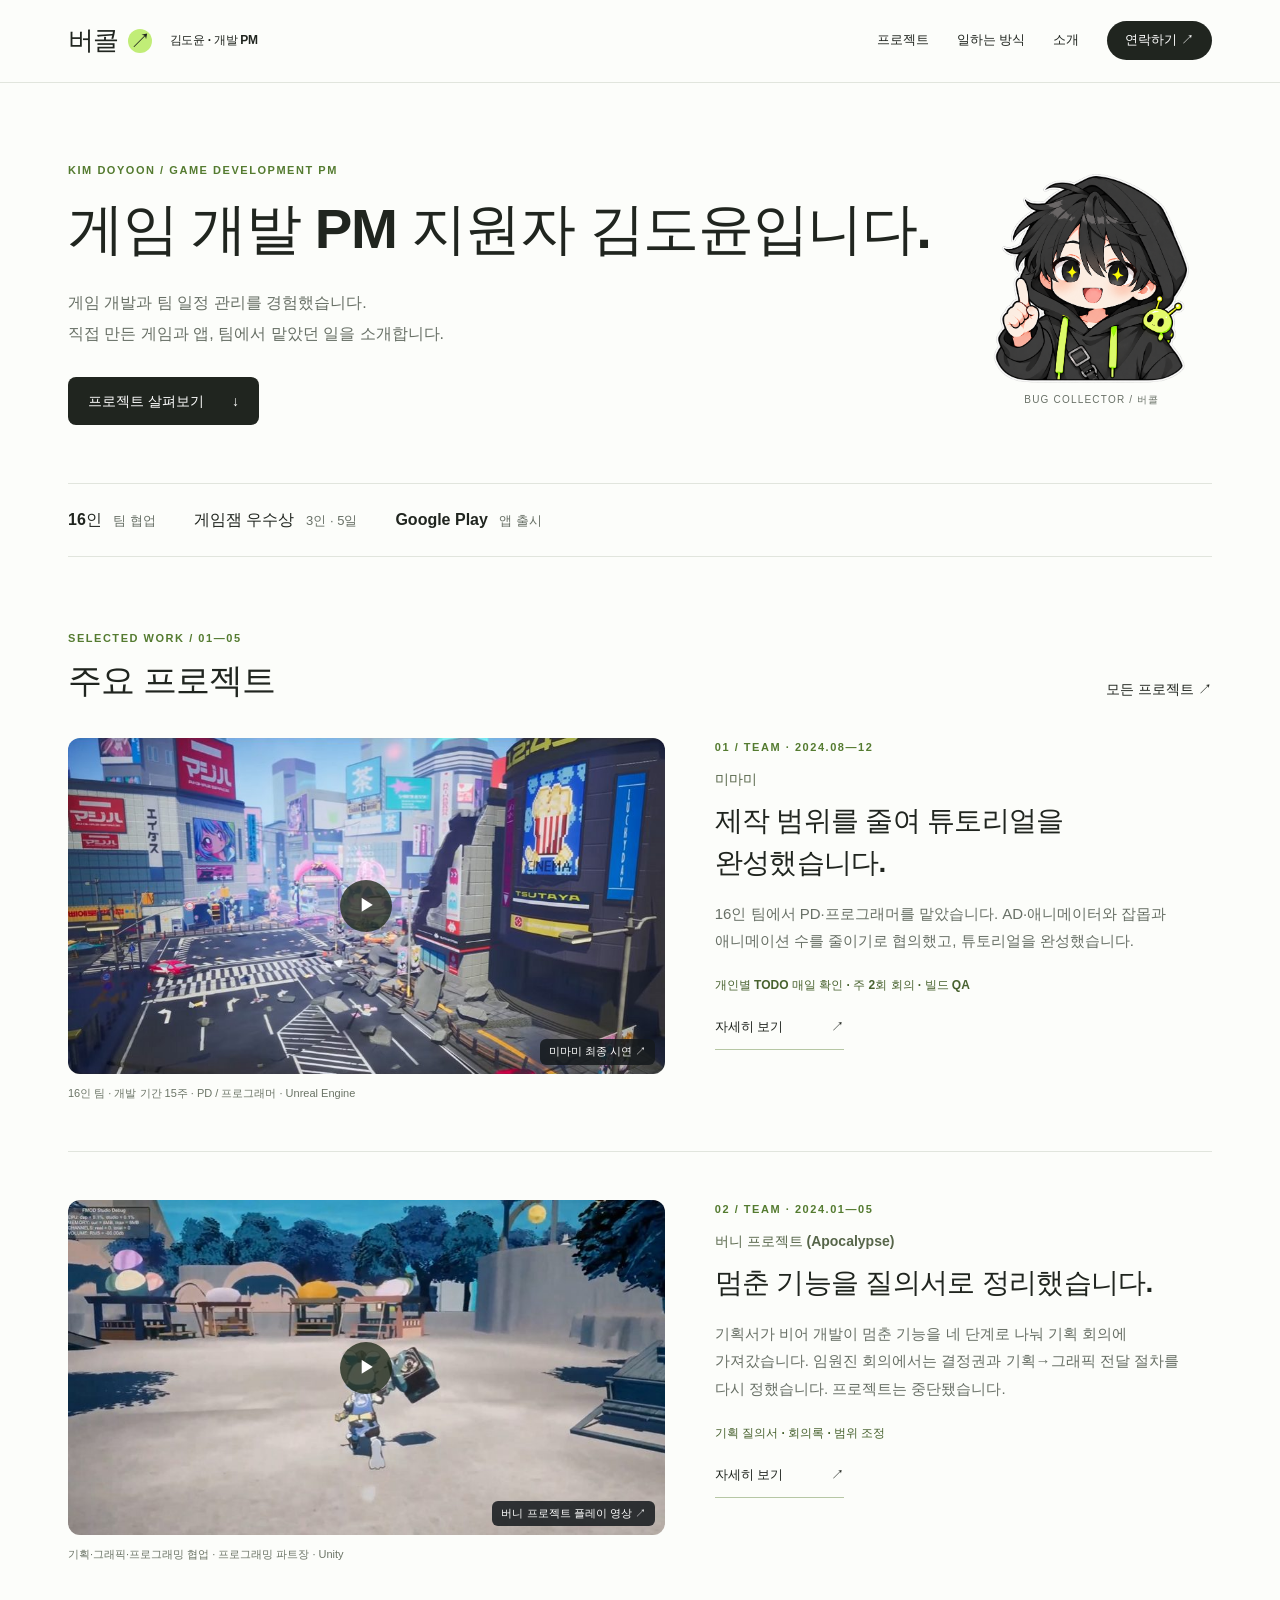
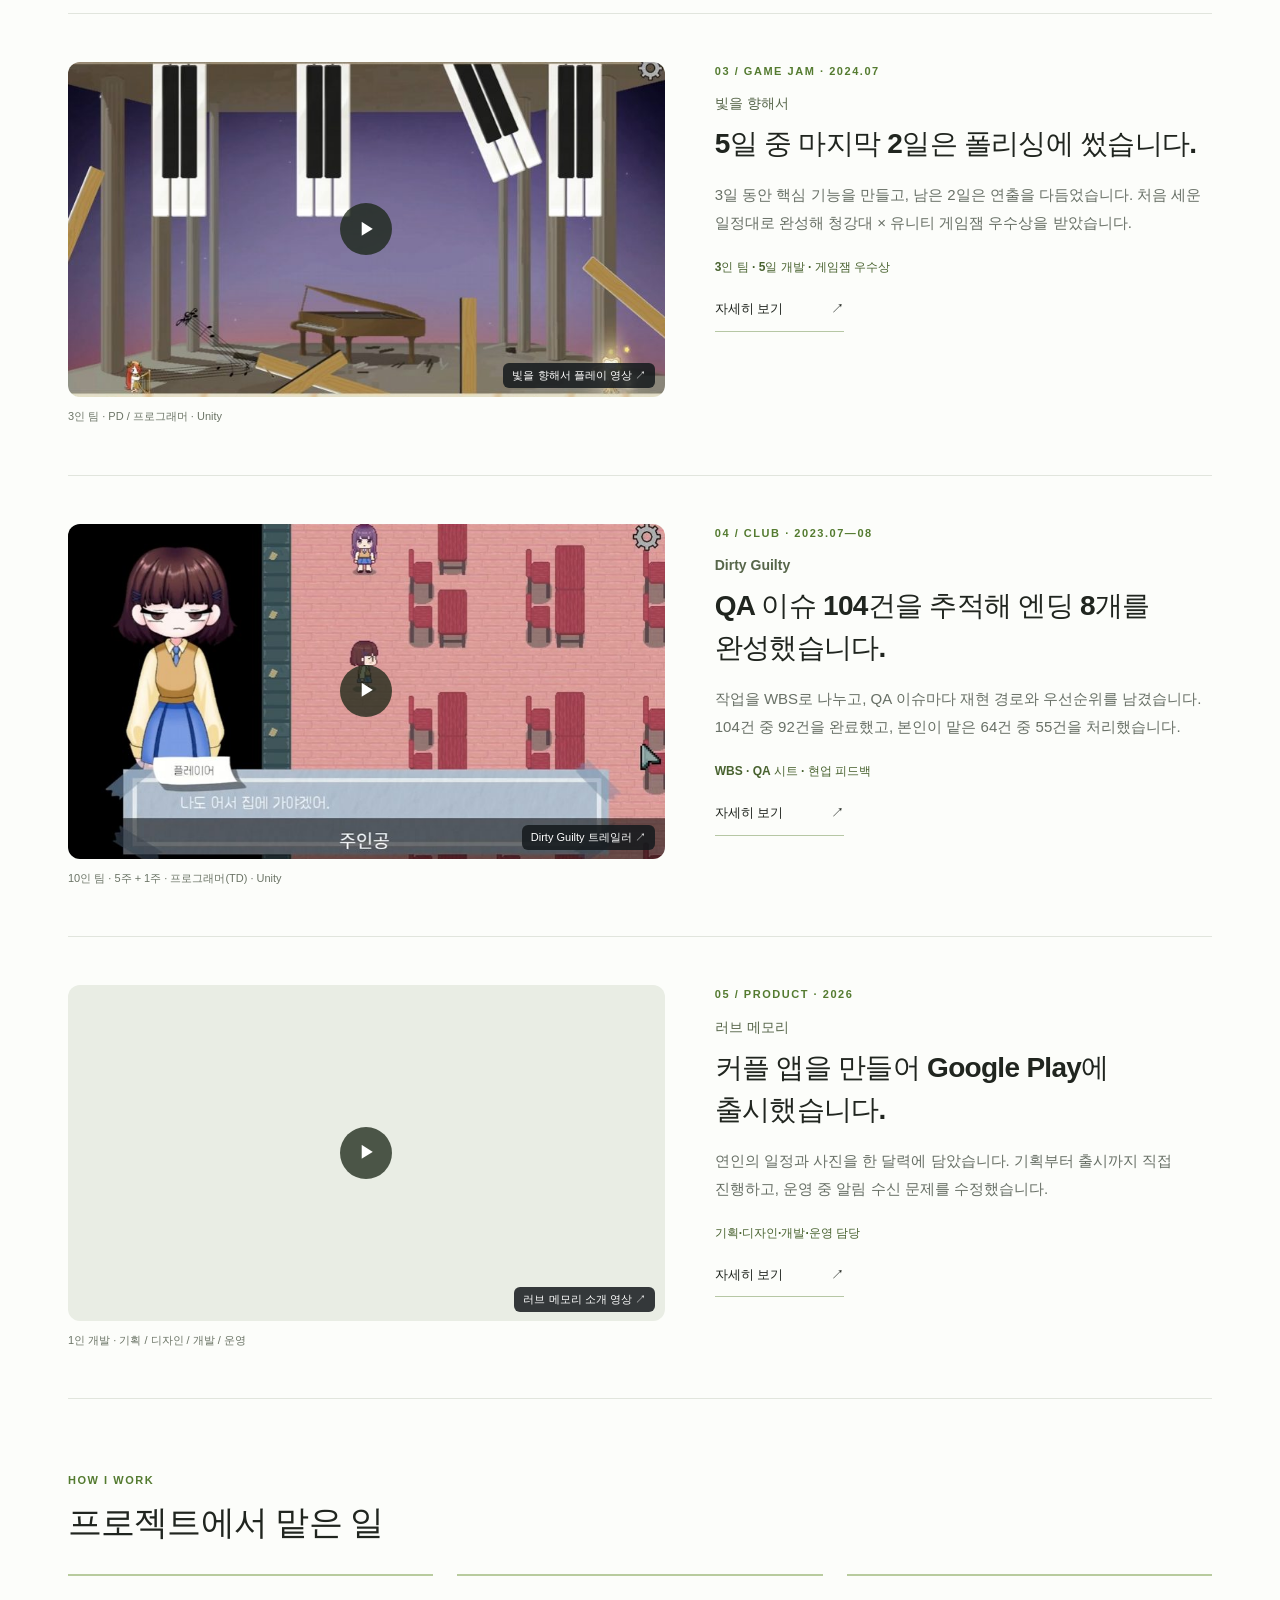
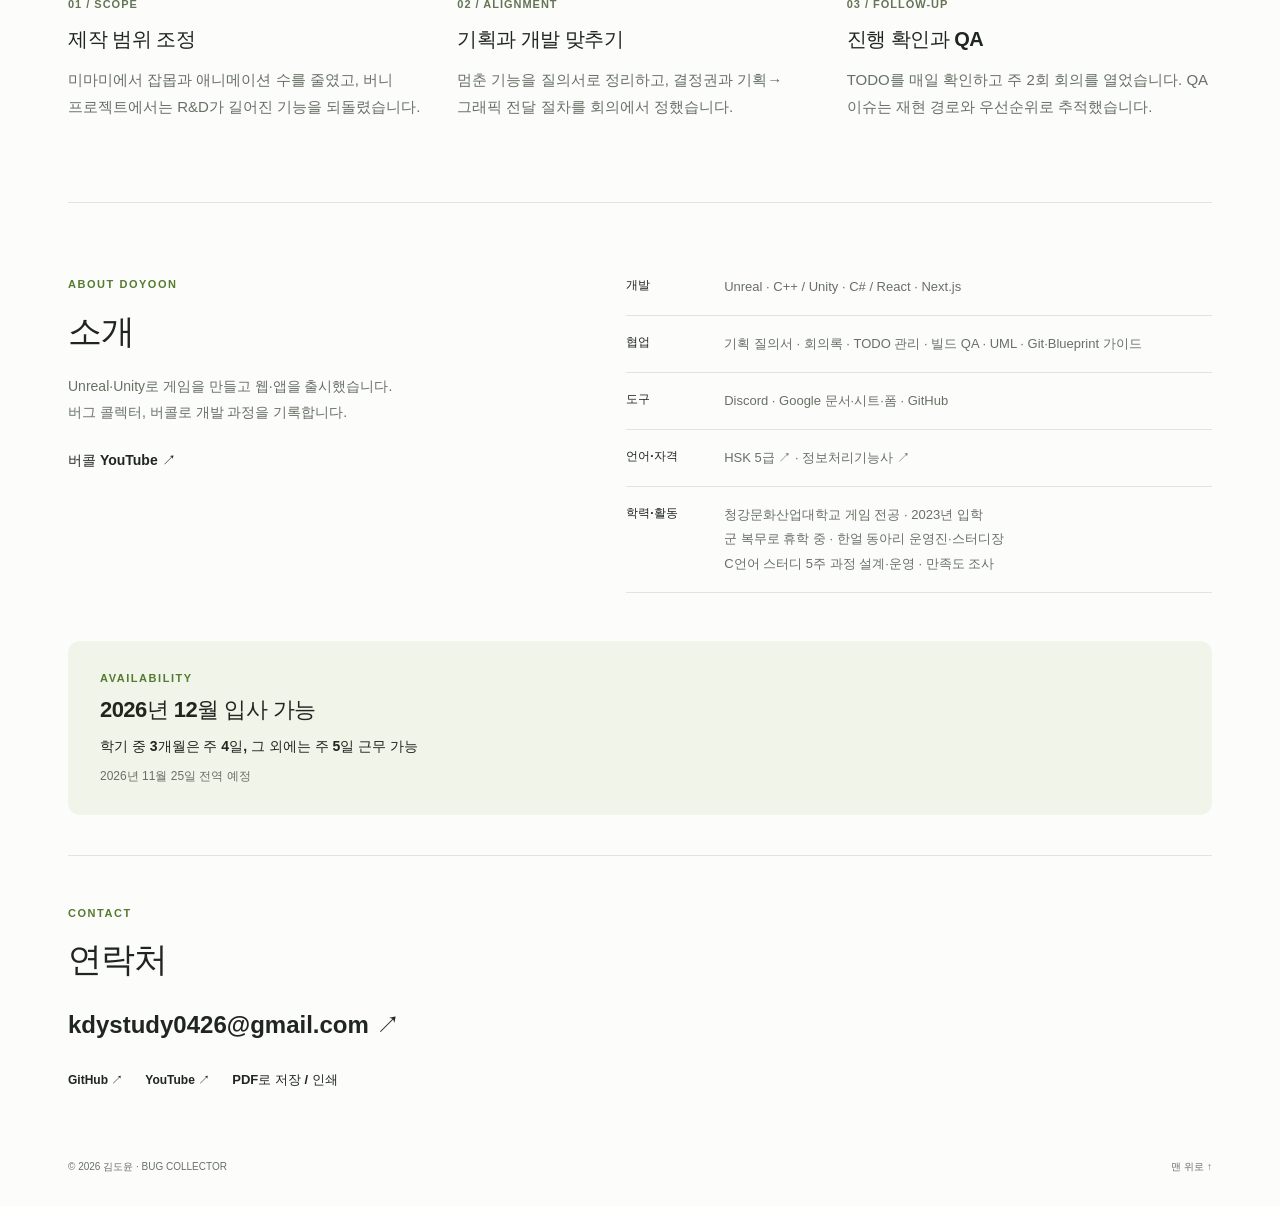
==== commit a8ad22ba: "Add Dirty Guilty QA case study and study-leader evidence - New case-pr-dirty-guilty.html: WBS split " ====
--- a/index.html
+++ b/index.html
@@ -1,8 +1,8 @@
 <!doctype html>
-<html lang="ko"><head><meta charset="utf-8"><meta name="viewport" content="width=device-width,initial-scale=1"><title>게임 개발 PM 지원자 김도윤 | 김도윤 · 개발 PM</title><meta name="description" content="김도윤 개발 PM 포트폴리오. 16인 팀 협업, 기획 질의서와 회의 운영, 게임잼 우수상, 앱 출시 경험."><meta name="theme-color" content="#ffffff"><meta property="og:title" content="게임 개발 PM 지원자 김도윤 | 김도윤 · 개발 PM"><meta property="og:image" content="https://kevin04261004.github.io/Portfolio/assets/img/brand/bug-collector.png"><link rel="stylesheet" href="assets/css/portfolio.css"><link rel="stylesheet" href="assets/css/editorial.css"><script src="assets/js/portfolio.js" defer></script></head>
+<html lang="ko"><head><meta charset="utf-8"><meta name="viewport" content="width=device-width,initial-scale=1"><title>게임 개발 PM 지원자 김도윤 | 김도윤 · 개발 PM</title><meta name="description" content="김도윤 개발 PM 포트폴리오. 16인 팀 협업, 기획 질의서와 회의 운영, QA 이슈 104건 추적, 게임잼 우수상, 앱 출시 경험."><meta name="theme-color" content="#ffffff"><meta property="og:title" content="게임 개발 PM 지원자 김도윤 | 김도윤 · 개발 PM"><meta property="og:image" content="https://kevin04261004.github.io/Portfolio/assets/img/brand/bug-collector.png"><link rel="stylesheet" href="assets/css/portfolio.css"><link rel="stylesheet" href="assets/css/editorial.css"><script src="assets/js/portfolio.js" defer></script></head>
 <body class="refresh home"><a class="skip" href="#main">본문으로 바로가기</a><header class="header"><div class="header-inner"><a class="brand" href="#">버콜<span class="brand-dot" aria-hidden="true">↗</span><span class="brand-name">김도윤 · 개발 PM</span></a><nav aria-label="주요 메뉴"><a href="#projects">프로젝트</a><a href="#approach">일하는 방식</a><a href="#about">소개</a><a class="nav-contact" href="#contact">연락하기 ↗</a></nav></div></header><main class="container" id="main"><section class="intro"><div><p class="eyebrow">KIM DOYOON / GAME DEVELOPMENT PM</p><h1>게임 개발 PM 지원자 김도윤입니다.</h1><p class="intro-line">게임 개발과 팀 일정 관리를 경험했습니다. <br>직접 만든 게임과 앱, 팀에서 맡았던 일을 소개합니다.</p><a class="button" href="#projects">프로젝트 살펴보기 <span>↓</span></a></div><div class="brand-stamp"><picture><source type="image/webp" srcset="assets/img/brand/bug-collector.webp"><img src="assets/img/brand/bug-collector.png" width="210" height="210" alt="버콜 캐릭터" fetchpriority="high"></picture><span>BUG COLLECTOR / 버콜</span></div></section>
 <div class="quick-facts"><span><b>16인</b> 팀 협업</span><span><b>게임잼 우수상</b> 3인 · 5일</span><span><b>Google Play</b> 앱 출시</span></div>
-<section class="selected section" id="projects"><div class="section-heading"><div><p class="eyebrow">SELECTED WORK / 01—04</p><h2>주요 프로젝트</h2></div><a class="text-link" href="archive.html">모든 프로젝트 ↗</a></div><article class="work-row" id="pr-mimami"><div class="work-media"><a class="video-preview" href="https://www.youtube.com/watch?v=m4Nka0iVqvw&amp;t=329s" data-video="m4Nka0iVqvw" data-start="329" data-title="미마미 최종 시연" target="_blank" rel="noopener"><img src="assets/img/project/mimami.jpg" width="1280" height="720" loading="lazy" alt="미마미 최종 시연"><span class="play" aria-hidden="true">▶</span><span class="watch">미마미 최종 시연 ↗</span></a><p class="image-caption">16인 팀 · 개발 기간 15주 · PD / 프로그래머 · Unreal Engine</p></div><div class="work-copy"><p class="eyebrow">01 / TEAM · 2024.08—12</p><p class="work-name">미마미</p><h3>제작 범위를 줄여 튜토리얼을 완성했습니다.</h3><p class="work-description">16인 팀에서 PD·프로그래머를 맡았습니다. AD·애니메이터와 잡몹과 애니메이션 수를 줄이기로 협의했고, 튜토리얼을 완성했습니다.</p><p class="outcome">개인별 TODO 매일 확인 · 주 2회 회의 · 빌드 QA</p><a class="study-link" href="case-pr-mimami.html">자세히 보기 <span>↗</span></a></div></article><article class="work-row" id="pr-apocalypse"><div class="work-media"><a class="video-preview" href="https://www.youtube.com/watch?v=OkbLJylW4Js" data-video="OkbLJylW4Js" data-start="0" data-title="버니 프로젝트 플레이 영상" target="_blank" rel="noopener"><img src="assets/img/project/bunny.jpg" width="1280" height="720" loading="lazy" alt="버니 프로젝트 플레이 영상"><span class="play" aria-hidden="true">▶</span><span class="watch">버니 프로젝트 플레이 영상 ↗</span></a><p class="image-caption">기획·그래픽·프로그래밍 협업 · 프로그래밍 파트장 · Unity</p></div><div class="work-copy"><p class="eyebrow">02 / TEAM · 2024.01—05</p><p class="work-name">버니 프로젝트 (Apocalypse)</p><h3>멈춘 기능을 질의서로 정리했습니다.</h3><p class="work-description">기획서가 비어 개발이 멈춘 기능을 네 단계로 나눠 기획 회의에 가져갔습니다. 임원진 회의에서는 결정권과 기획→그래픽 전달 절차를 다시 정했습니다. 프로젝트는 중단됐습니다.</p><p class="outcome">기획 질의서 · 회의록 · 범위 조정</p><a class="study-link" href="case-pr-apocalypse.html">자세히 보기 <span>↗</span></a></div></article><article class="work-row" id="pr-jam"><div class="work-media"><a class="video-preview" href="https://www.youtube.com/watch?v=gHCZj0rF1ME" data-video="gHCZj0rF1ME" data-start="0" data-title="빛을 향해서 플레이 영상" target="_blank" rel="noopener"><img src="assets/img/project/jam.jpg" width="1280" height="720" loading="lazy" alt="빛을 향해서 플레이 영상"><span class="play" aria-hidden="true">▶</span><span class="watch">빛을 향해서 플레이 영상 ↗</span></a><p class="image-caption">3인 팀 · PD / 프로그래머 · Unity</p></div><div class="work-copy"><p class="eyebrow">03 / GAME JAM · 2024.07</p><p class="work-name">빛을 향해서</p><h3>5일 중 마지막 2일은 폴리싱에 썼습니다.</h3><p class="work-description">3일 동안 핵심 기능을 만들고, 남은 2일은 연출을 다듬었습니다. 처음 세운 일정대로 완성해 청강대 × 유니티 게임잼 우수상을 받았습니다.</p><p class="outcome">3인 팀 · 5일 개발 · 게임잼 우수상</p><a class="study-link" href="case-pr-jam.html">자세히 보기 <span>↗</span></a></div></article><article class="work-row" id="love-memory"><div class="work-media"><a class="video-preview" href="https://www.youtube.com/watch?v=WIhtwNLPAaQ" data-video="WIhtwNLPAaQ" data-start="0" data-title="러브 메모리 소개 영상" target="_blank" rel="noopener"><img src="https://i.ytimg.com/vi/WIhtwNLPAaQ/maxresdefault.jpg" data-thumb="WIhtwNLPAaQ" width="1280" height="720" loading="lazy" alt="러브 메모리 소개 영상"><span class="play" aria-hidden="true">▶</span><span class="watch">러브 메모리 소개 영상 ↗</span></a><p class="image-caption">1인 개발 · 기획 / 디자인 / 개발 / 운영</p></div><div class="work-copy"><p class="eyebrow">04 / PRODUCT · 2026</p><p class="work-name">러브 메모리</p><h3>커플 앱을 만들어 Google Play에 출시했습니다.</h3><p class="work-description">연인의 일정과 사진을 한 달력에 담았습니다. 기획부터 출시까지 직접 진행하고, 운영 중 알림 수신 문제를 수정했습니다.</p><p class="outcome">기획·디자인·개발·운영 담당</p><a class="study-link" href="case-love-memory.html">자세히 보기 <span>↗</span></a></div></article></section><section class="section method" id="approach"><div class="section-heading"><div><p class="eyebrow">HOW I WORK</p><h2>프로젝트에서 맡은 일</h2></div></div><div class="method-grid"><article><span>01 / SCOPE</span><h3>제작 범위 조정</h3><p>미마미에서 잡몹과 애니메이션 수를 줄였고, 버니 프로젝트에서는 R&amp;D가 길어진 기능을 되돌렸습니다.</p></article><article><span>02 / ALIGNMENT</span><h3>기획과 개발 맞추기</h3><p>멈춘 기능을 질의서로 정리하고, 결정권과 기획→그래픽 전달 절차를 회의에서 정했습니다.</p></article><article><span>03 / FOLLOW-UP</span><h3>진행 확인과 QA</h3><p>TODO를 매일 확인하고 주 2회 회의를 열었습니다. 빌드를 공유해 버그를 다시 테스트했습니다.</p></article></div></section>
-<section class="section about-new" id="about"><div><p class="eyebrow">ABOUT DOYOON</p><h2>소개</h2><p>Unreal·Unity로 게임을 만들고 웹·앱을 출시했습니다. <br>버그 콜렉터, 버콜로 개발 과정을 기록합니다.</p><a class="text-link" href="https://www.youtube.com/@bugcollector0_0" target="_blank" rel="noopener">버콜 YouTube ↗</a></div><div class="profile-facts"><div><span>개발</span><p>Unreal · C++ / Unity · C# / React · Next.js</p></div><div><span>협업</span><p>기획 질의서 · 회의록 · TODO 관리 · 빌드 QA · UML · Git·Blueprint 가이드</p></div><div><span>도구</span><p>Discord · Google 문서·시트·폼 · GitHub</p></div><div id="qualifications"><span>언어·자격</span><p><a href="assets/img/cert/hsk5.jpg" target="_blank" rel="noopener">HSK 5급 ↗</a> · <a href="assets/img/cert/info-processing.jpg" target="_blank" rel="noopener">정보처리기능사 ↗</a></p></div><div><span>학력·활동</span><p>청강문화산업대학교 게임 전공 · 2023년 입학 <br>군 복무로 휴학 중 · 한얼 동아리 운영진·스터디장</p></div></div></section>
+<section class="selected section" id="projects"><div class="section-heading"><div><p class="eyebrow">SELECTED WORK / 01—05</p><h2>주요 프로젝트</h2></div><a class="text-link" href="archive.html">모든 프로젝트 ↗</a></div><article class="work-row" id="pr-mimami"><div class="work-media"><a class="video-preview" href="https://www.youtube.com/watch?v=m4Nka0iVqvw&amp;t=329s" data-video="m4Nka0iVqvw" data-start="329" data-title="미마미 최종 시연" target="_blank" rel="noopener"><img src="assets/img/project/mimami.jpg" width="1280" height="720" loading="lazy" alt="미마미 최종 시연"><span class="play" aria-hidden="true">▶</span><span class="watch">미마미 최종 시연 ↗</span></a><p class="image-caption">16인 팀 · 개발 기간 15주 · PD / 프로그래머 · Unreal Engine</p></div><div class="work-copy"><p class="eyebrow">01 / TEAM · 2024.08—12</p><p class="work-name">미마미</p><h3>제작 범위를 줄여 튜토리얼을 완성했습니다.</h3><p class="work-description">16인 팀에서 PD·프로그래머를 맡았습니다. AD·애니메이터와 잡몹과 애니메이션 수를 줄이기로 협의했고, 튜토리얼을 완성했습니다.</p><p class="outcome">개인별 TODO 매일 확인 · 주 2회 회의 · 빌드 QA</p><a class="study-link" href="case-pr-mimami.html">자세히 보기 <span>↗</span></a></div></article><article class="work-row" id="pr-apocalypse"><div class="work-media"><a class="video-preview" href="https://www.youtube.com/watch?v=OkbLJylW4Js" data-video="OkbLJylW4Js" data-start="0" data-title="버니 프로젝트 플레이 영상" target="_blank" rel="noopener"><img src="assets/img/project/bunny.jpg" width="1280" height="720" loading="lazy" alt="버니 프로젝트 플레이 영상"><span class="play" aria-hidden="true">▶</span><span class="watch">버니 프로젝트 플레이 영상 ↗</span></a><p class="image-caption">기획·그래픽·프로그래밍 협업 · 프로그래밍 파트장 · Unity</p></div><div class="work-copy"><p class="eyebrow">02 / TEAM · 2024.01—05</p><p class="work-name">버니 프로젝트 (Apocalypse)</p><h3>멈춘 기능을 질의서로 정리했습니다.</h3><p class="work-description">기획서가 비어 개발이 멈춘 기능을 네 단계로 나눠 기획 회의에 가져갔습니다. 임원진 회의에서는 결정권과 기획→그래픽 전달 절차를 다시 정했습니다. 프로젝트는 중단됐습니다.</p><p class="outcome">기획 질의서 · 회의록 · 범위 조정</p><a class="study-link" href="case-pr-apocalypse.html">자세히 보기 <span>↗</span></a></div></article><article class="work-row" id="pr-jam"><div class="work-media"><a class="video-preview" href="https://www.youtube.com/watch?v=gHCZj0rF1ME" data-video="gHCZj0rF1ME" data-start="0" data-title="빛을 향해서 플레이 영상" target="_blank" rel="noopener"><img src="assets/img/project/jam.jpg" width="1280" height="720" loading="lazy" alt="빛을 향해서 플레이 영상"><span class="play" aria-hidden="true">▶</span><span class="watch">빛을 향해서 플레이 영상 ↗</span></a><p class="image-caption">3인 팀 · PD / 프로그래머 · Unity</p></div><div class="work-copy"><p class="eyebrow">03 / GAME JAM · 2024.07</p><p class="work-name">빛을 향해서</p><h3>5일 중 마지막 2일은 폴리싱에 썼습니다.</h3><p class="work-description">3일 동안 핵심 기능을 만들고, 남은 2일은 연출을 다듬었습니다. 처음 세운 일정대로 완성해 청강대 × 유니티 게임잼 우수상을 받았습니다.</p><p class="outcome">3인 팀 · 5일 개발 · 게임잼 우수상</p><a class="study-link" href="case-pr-jam.html">자세히 보기 <span>↗</span></a></div></article><article class="work-row" id="pr-dirty-guilty"><div class="work-media"><a class="video-preview" href="https://www.youtube.com/watch?v=yHMLPyDOVHo&amp;t=110s" data-video="yHMLPyDOVHo" data-start="110" data-title="Dirty Guilty 트레일러" target="_blank" rel="noopener"><img src="assets/img/project/dirty.jpg" width="1280" height="720" loading="lazy" alt="Dirty Guilty 트레일러"><span class="play" aria-hidden="true">▶</span><span class="watch">Dirty Guilty 트레일러 ↗</span></a><p class="image-caption">10인 팀 · 5주 + 1주 · 프로그래머(TD) · Unity</p></div><div class="work-copy"><p class="eyebrow">04 / CLUB · 2023.07—08</p><p class="work-name">Dirty Guilty</p><h3>QA 이슈 104건을 추적해 엔딩 8개를 완성했습니다.</h3><p class="work-description">작업을 WBS로 나누고, QA 이슈마다 재현 경로와 우선순위를 남겼습니다. 104건 중 92건을 완료했고, 본인이 맡은 64건 중 55건을 처리했습니다.</p><p class="outcome">WBS · QA 시트 · 현업 피드백</p><a class="study-link" href="case-pr-dirty-guilty.html">자세히 보기 <span>↗</span></a></div></article><article class="work-row" id="love-memory"><div class="work-media"><a class="video-preview" href="https://www.youtube.com/watch?v=WIhtwNLPAaQ" data-video="WIhtwNLPAaQ" data-start="0" data-title="러브 메모리 소개 영상" target="_blank" rel="noopener"><img src="https://i.ytimg.com/vi/WIhtwNLPAaQ/maxresdefault.jpg" data-thumb="WIhtwNLPAaQ" width="1280" height="720" loading="lazy" alt="러브 메모리 소개 영상"><span class="play" aria-hidden="true">▶</span><span class="watch">러브 메모리 소개 영상 ↗</span></a><p class="image-caption">1인 개발 · 기획 / 디자인 / 개발 / 운영</p></div><div class="work-copy"><p class="eyebrow">05 / PRODUCT · 2026</p><p class="work-name">러브 메모리</p><h3>커플 앱을 만들어 Google Play에 출시했습니다.</h3><p class="work-description">연인의 일정과 사진을 한 달력에 담았습니다. 기획부터 출시까지 직접 진행하고, 운영 중 알림 수신 문제를 수정했습니다.</p><p class="outcome">기획·디자인·개발·운영 담당</p><a class="study-link" href="case-love-memory.html">자세히 보기 <span>↗</span></a></div></article></section><section class="section method" id="approach"><div class="section-heading"><div><p class="eyebrow">HOW I WORK</p><h2>프로젝트에서 맡은 일</h2></div></div><div class="method-grid"><article><span>01 / SCOPE</span><h3>제작 범위 조정</h3><p>미마미에서 잡몹과 애니메이션 수를 줄였고, 버니 프로젝트에서는 R&amp;D가 길어진 기능을 되돌렸습니다.</p></article><article><span>02 / ALIGNMENT</span><h3>기획과 개발 맞추기</h3><p>멈춘 기능을 질의서로 정리하고, 결정권과 기획→그래픽 전달 절차를 회의에서 정했습니다.</p></article><article><span>03 / FOLLOW-UP</span><h3>진행 확인과 QA</h3><p>TODO를 매일 확인하고 주 2회 회의를 열었습니다. QA 이슈는 재현 경로와 우선순위로 추적했습니다.</p></article></div></section>
+<section class="section about-new" id="about"><div><p class="eyebrow">ABOUT DOYOON</p><h2>소개</h2><p>Unreal·Unity로 게임을 만들고 웹·앱을 출시했습니다. <br>버그 콜렉터, 버콜로 개발 과정을 기록합니다.</p><a class="text-link" href="https://www.youtube.com/@bugcollector0_0" target="_blank" rel="noopener">버콜 YouTube ↗</a></div><div class="profile-facts"><div><span>개발</span><p>Unreal · C++ / Unity · C# / React · Next.js</p></div><div><span>협업</span><p>기획 질의서 · 회의록 · TODO 관리 · 빌드 QA · UML · Git·Blueprint 가이드</p></div><div><span>도구</span><p>Discord · Google 문서·시트·폼 · GitHub</p></div><div id="qualifications"><span>언어·자격</span><p><a href="assets/img/cert/hsk5.jpg" target="_blank" rel="noopener">HSK 5급 ↗</a> · <a href="assets/img/cert/info-processing.jpg" target="_blank" rel="noopener">정보처리기능사 ↗</a></p></div><div><span>학력·활동</span><p>청강문화산업대학교 게임 전공 · 2023년 입학 <br>군 복무로 휴학 중 · 한얼 동아리 운영진·스터디장 <br>C언어 스터디 5주 과정 설계·운영 · 만족도 조사</p></div></div></section>
 <section class="availability"><p class="eyebrow">AVAILABILITY</p><h2>2026년 12월 입사 가능</h2><p><strong>학기 중 3개월은 주 4일, 그 외에는 주 5일 근무 가능</strong></p><p class="availability-note">2026년 11월 25일 전역 예정</p></section>
 <section class="contact" id="contact"><div><p class="eyebrow">CONTACT</p><h2>연락처</h2><a class="contact-mail" href="mailto:kdystudy0426@gmail.com">kdystudy0426@gmail.com ↗</a><div class="contact-links"><a href="https://github.com/Kevin04261004" target="_blank" rel="noopener">GitHub ↗</a><a href="https://www.youtube.com/@bugcollector0_0" target="_blank" rel="noopener">YouTube ↗</a><button type="button" data-print>PDF로 저장 / 인쇄</button></div></div></section></main><footer class="footer container"><span>© 2026 김도윤 · BUG COLLECTOR</span><a href="#">맨 위로 ↑</a></footer><dialog id="video-dialog" aria-labelledby="video-title"><div class="video-toolbar"><h2 id="video-title">프로젝트 영상</h2><button type="button" data-close aria-label="영상 닫기">닫기 ✕</button></div><div id="player"></div><p>영상이 재생되지 않나요? <a id="youtube-direct" target="_blank" rel="noopener">YouTube에서 보기 ↗</a></p></dialog></body></html>
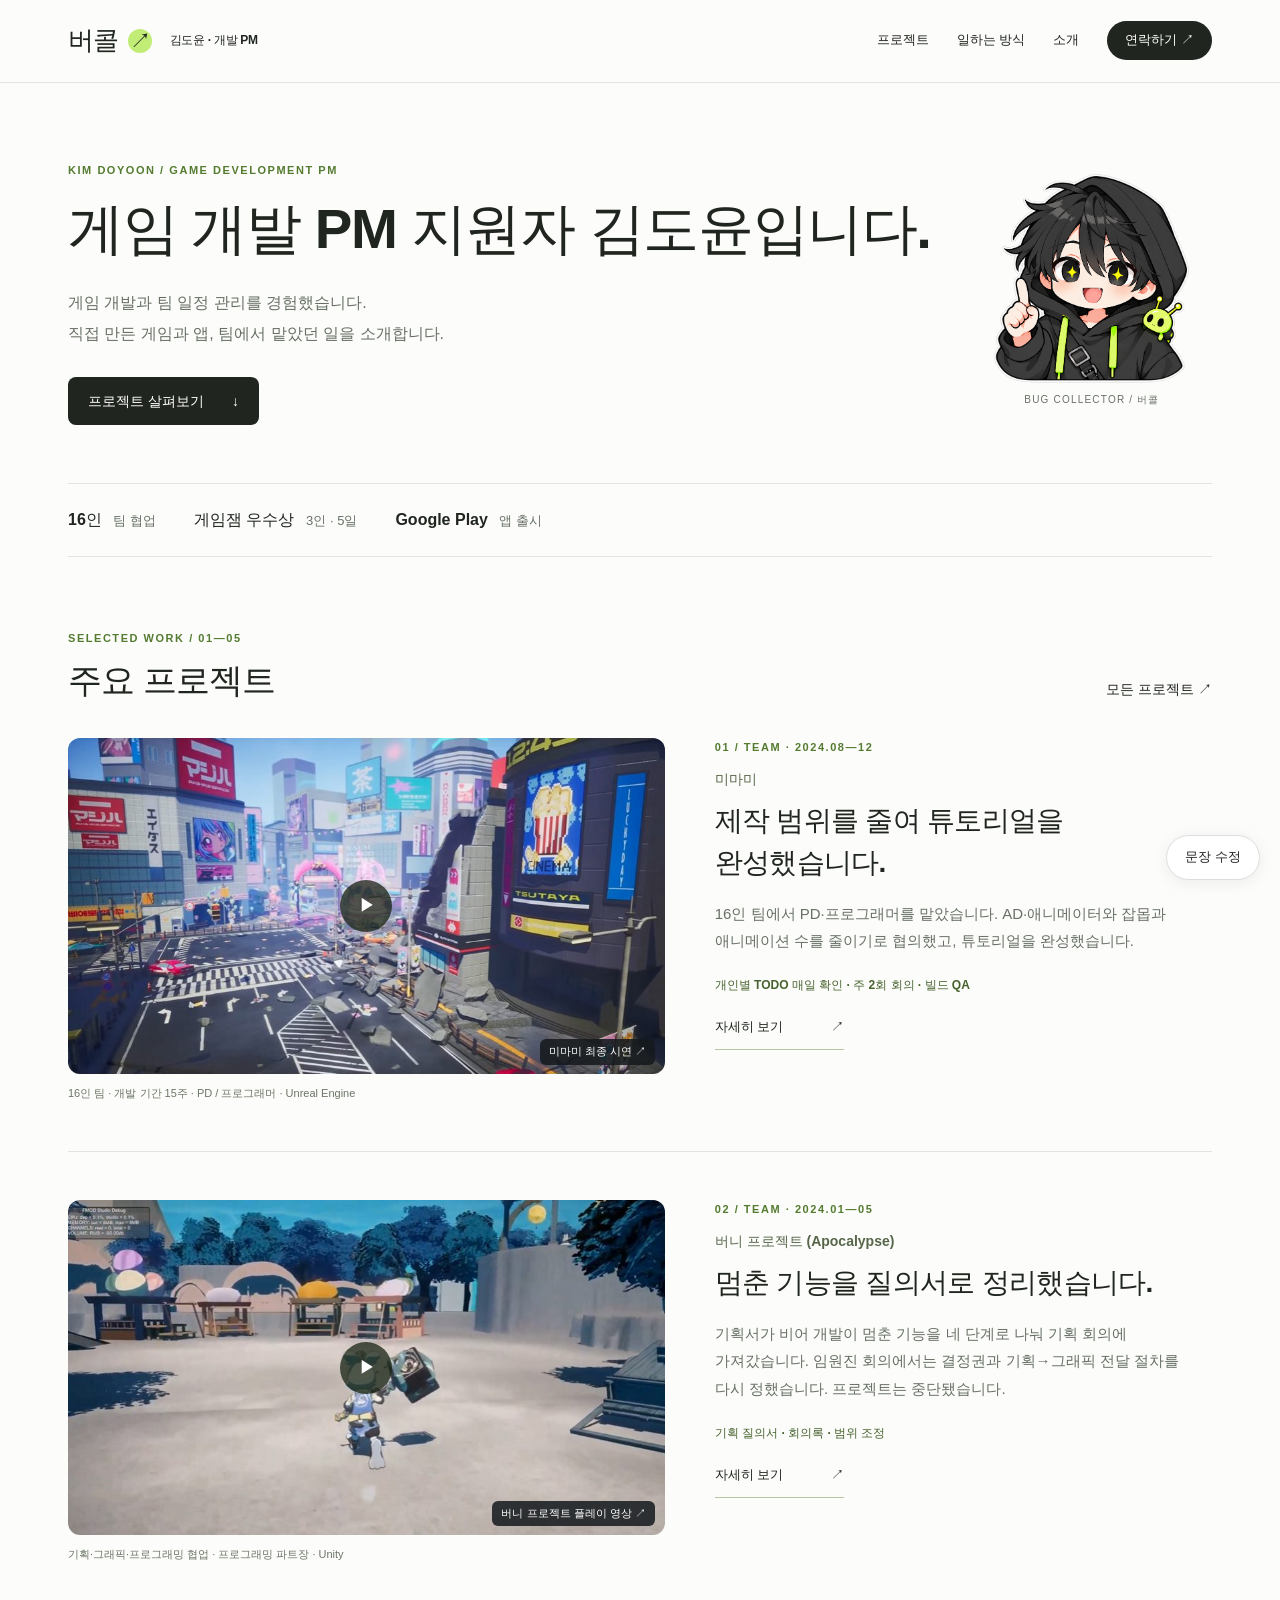
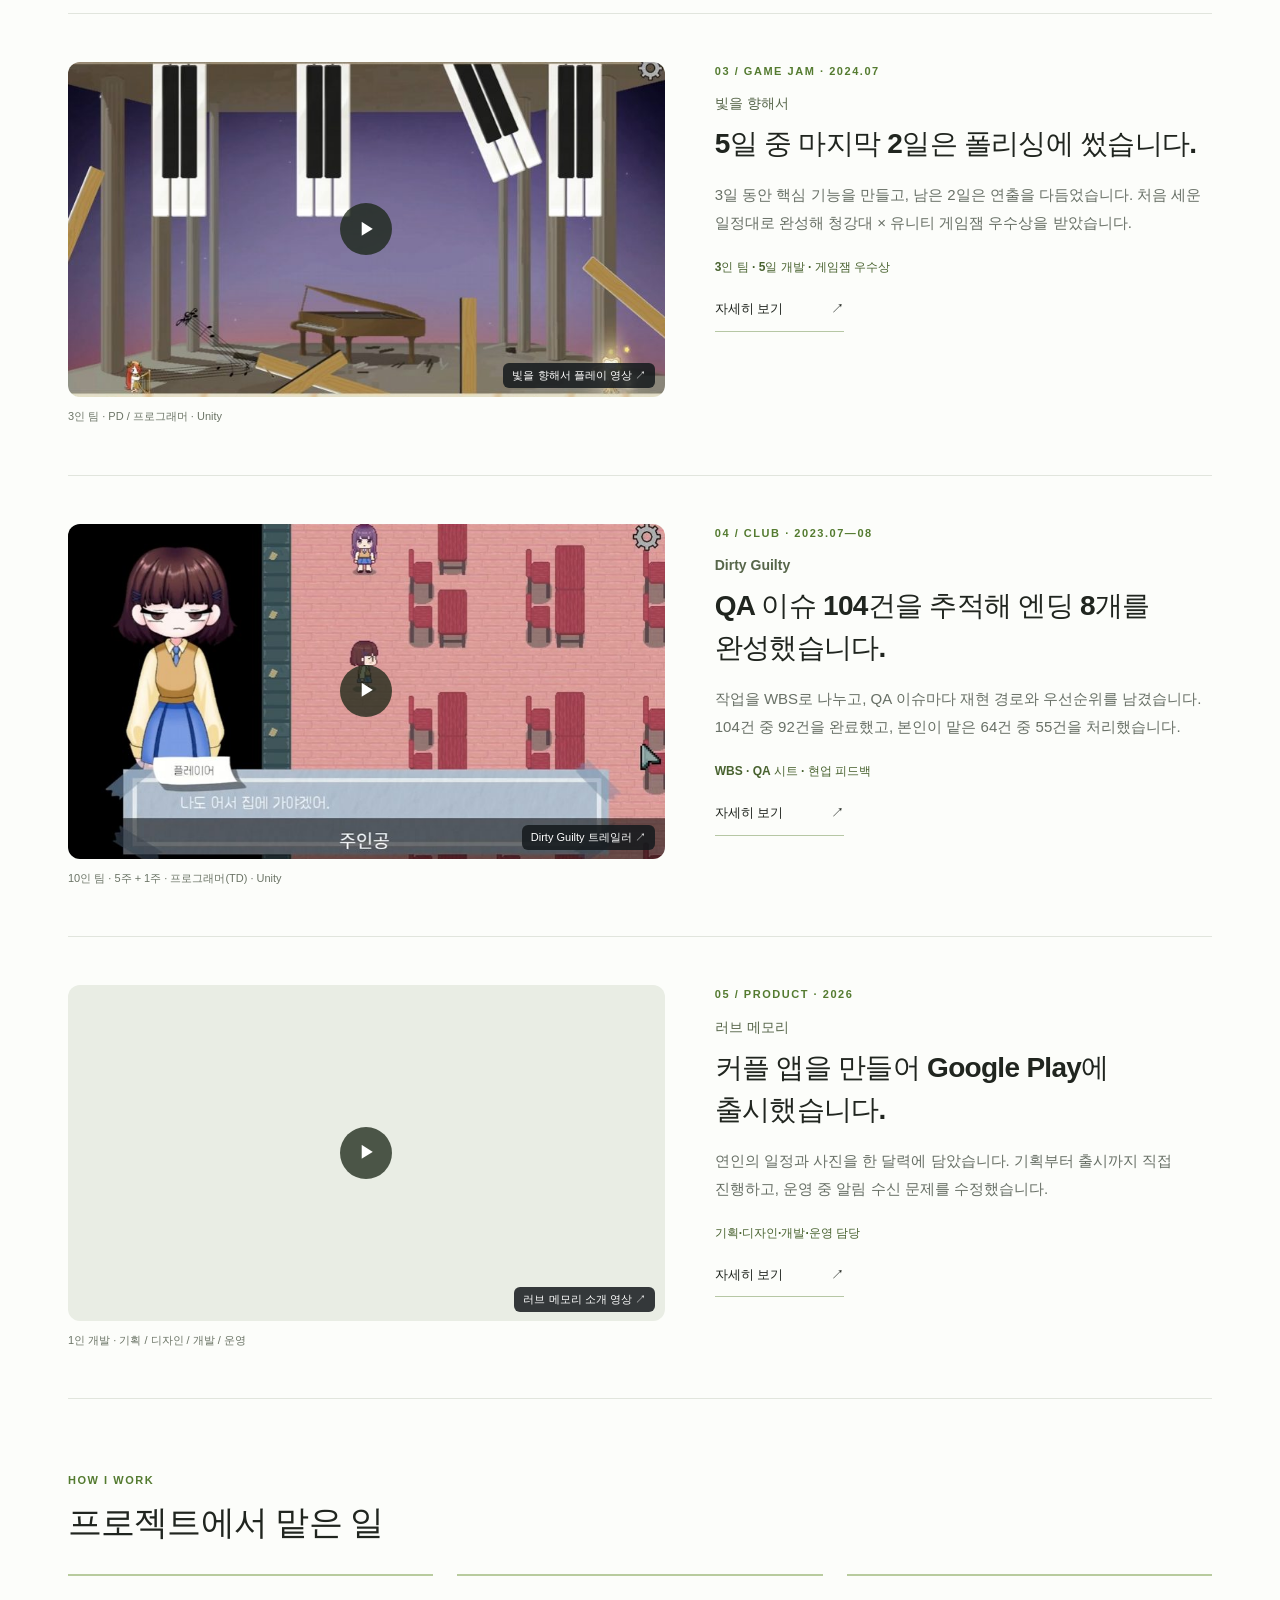
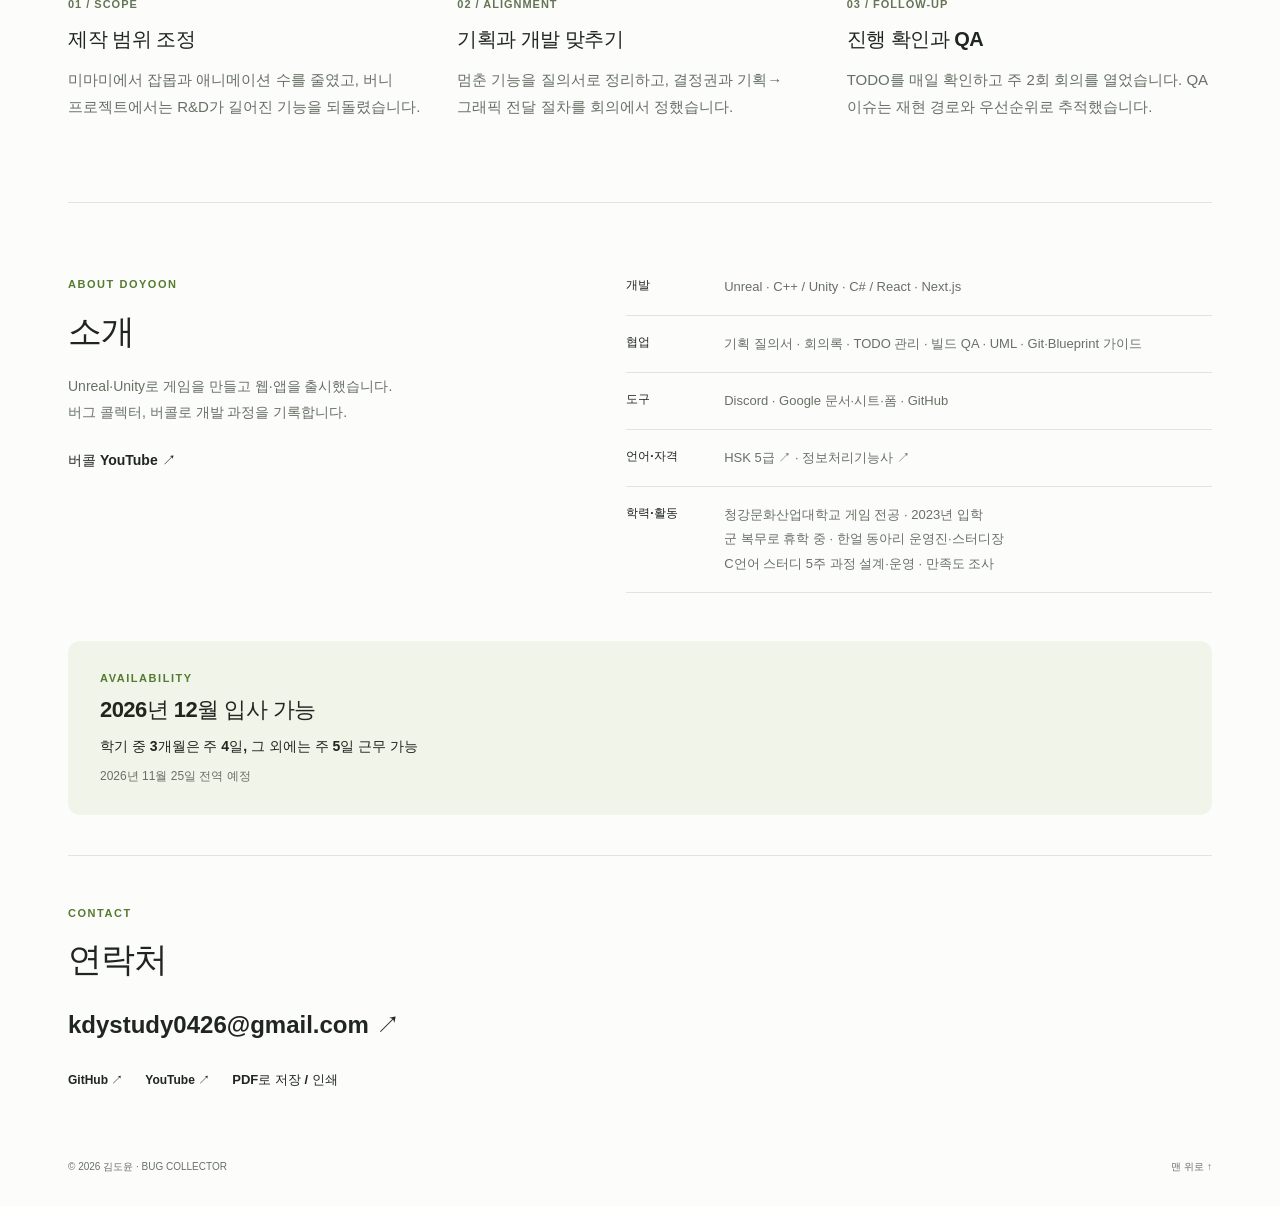
==== commit 9d989fc6: "Add inline sentence editor with Google-only owner access and Firestore persistence setup" ====
--- a/index.html
+++ b/index.html
@@ -1,8 +1,8 @@
 <!doctype html>
-<html lang="ko"><head><meta charset="utf-8"><meta name="viewport" content="width=device-width,initial-scale=1"><title>게임 개발 PM 지원자 김도윤 | 김도윤 · 개발 PM</title><meta name="description" content="김도윤 개발 PM 포트폴리오. 16인 팀 협업, 기획 질의서와 회의 운영, QA 이슈 104건 추적, 게임잼 우수상, 앱 출시 경험."><meta name="theme-color" content="#ffffff"><meta property="og:title" content="게임 개발 PM 지원자 김도윤 | 김도윤 · 개발 PM"><meta property="og:image" content="https://kevin04261004.github.io/Portfolio/assets/img/brand/bug-collector.png"><link rel="stylesheet" href="assets/css/portfolio.css"><link rel="stylesheet" href="assets/css/editorial.css"><script src="assets/js/portfolio.js" defer></script></head>
-<body class="refresh home"><a class="skip" href="#main">본문으로 바로가기</a><header class="header"><div class="header-inner"><a class="brand" href="#">버콜<span class="brand-dot" aria-hidden="true">↗</span><span class="brand-name">김도윤 · 개발 PM</span></a><nav aria-label="주요 메뉴"><a href="#projects">프로젝트</a><a href="#approach">일하는 방식</a><a href="#about">소개</a><a class="nav-contact" href="#contact">연락하기 ↗</a></nav></div></header><main class="container" id="main"><section class="intro"><div><p class="eyebrow">KIM DOYOON / GAME DEVELOPMENT PM</p><h1>게임 개발 PM 지원자 김도윤입니다.</h1><p class="intro-line">게임 개발과 팀 일정 관리를 경험했습니다. <br>직접 만든 게임과 앱, 팀에서 맡았던 일을 소개합니다.</p><a class="button" href="#projects">프로젝트 살펴보기 <span>↓</span></a></div><div class="brand-stamp"><picture><source type="image/webp" srcset="assets/img/brand/bug-collector.webp"><img src="assets/img/brand/bug-collector.png" width="210" height="210" alt="버콜 캐릭터" fetchpriority="high"></picture><span>BUG COLLECTOR / 버콜</span></div></section>
-<div class="quick-facts"><span><b>16인</b> 팀 협업</span><span><b>게임잼 우수상</b> 3인 · 5일</span><span><b>Google Play</b> 앱 출시</span></div>
-<section class="selected section" id="projects"><div class="section-heading"><div><p class="eyebrow">SELECTED WORK / 01—05</p><h2>주요 프로젝트</h2></div><a class="text-link" href="archive.html">모든 프로젝트 ↗</a></div><article class="work-row" id="pr-mimami"><div class="work-media"><a class="video-preview" href="https://www.youtube.com/watch?v=m4Nka0iVqvw&amp;t=329s" data-video="m4Nka0iVqvw" data-start="329" data-title="미마미 최종 시연" target="_blank" rel="noopener"><img src="assets/img/project/mimami.jpg" width="1280" height="720" loading="lazy" alt="미마미 최종 시연"><span class="play" aria-hidden="true">▶</span><span class="watch">미마미 최종 시연 ↗</span></a><p class="image-caption">16인 팀 · 개발 기간 15주 · PD / 프로그래머 · Unreal Engine</p></div><div class="work-copy"><p class="eyebrow">01 / TEAM · 2024.08—12</p><p class="work-name">미마미</p><h3>제작 범위를 줄여 튜토리얼을 완성했습니다.</h3><p class="work-description">16인 팀에서 PD·프로그래머를 맡았습니다. AD·애니메이터와 잡몹과 애니메이션 수를 줄이기로 협의했고, 튜토리얼을 완성했습니다.</p><p class="outcome">개인별 TODO 매일 확인 · 주 2회 회의 · 빌드 QA</p><a class="study-link" href="case-pr-mimami.html">자세히 보기 <span>↗</span></a></div></article><article class="work-row" id="pr-apocalypse"><div class="work-media"><a class="video-preview" href="https://www.youtube.com/watch?v=OkbLJylW4Js" data-video="OkbLJylW4Js" data-start="0" data-title="버니 프로젝트 플레이 영상" target="_blank" rel="noopener"><img src="assets/img/project/bunny.jpg" width="1280" height="720" loading="lazy" alt="버니 프로젝트 플레이 영상"><span class="play" aria-hidden="true">▶</span><span class="watch">버니 프로젝트 플레이 영상 ↗</span></a><p class="image-caption">기획·그래픽·프로그래밍 협업 · 프로그래밍 파트장 · Unity</p></div><div class="work-copy"><p class="eyebrow">02 / TEAM · 2024.01—05</p><p class="work-name">버니 프로젝트 (Apocalypse)</p><h3>멈춘 기능을 질의서로 정리했습니다.</h3><p class="work-description">기획서가 비어 개발이 멈춘 기능을 네 단계로 나눠 기획 회의에 가져갔습니다. 임원진 회의에서는 결정권과 기획→그래픽 전달 절차를 다시 정했습니다. 프로젝트는 중단됐습니다.</p><p class="outcome">기획 질의서 · 회의록 · 범위 조정</p><a class="study-link" href="case-pr-apocalypse.html">자세히 보기 <span>↗</span></a></div></article><article class="work-row" id="pr-jam"><div class="work-media"><a class="video-preview" href="https://www.youtube.com/watch?v=gHCZj0rF1ME" data-video="gHCZj0rF1ME" data-start="0" data-title="빛을 향해서 플레이 영상" target="_blank" rel="noopener"><img src="assets/img/project/jam.jpg" width="1280" height="720" loading="lazy" alt="빛을 향해서 플레이 영상"><span class="play" aria-hidden="true">▶</span><span class="watch">빛을 향해서 플레이 영상 ↗</span></a><p class="image-caption">3인 팀 · PD / 프로그래머 · Unity</p></div><div class="work-copy"><p class="eyebrow">03 / GAME JAM · 2024.07</p><p class="work-name">빛을 향해서</p><h3>5일 중 마지막 2일은 폴리싱에 썼습니다.</h3><p class="work-description">3일 동안 핵심 기능을 만들고, 남은 2일은 연출을 다듬었습니다. 처음 세운 일정대로 완성해 청강대 × 유니티 게임잼 우수상을 받았습니다.</p><p class="outcome">3인 팀 · 5일 개발 · 게임잼 우수상</p><a class="study-link" href="case-pr-jam.html">자세히 보기 <span>↗</span></a></div></article><article class="work-row" id="pr-dirty-guilty"><div class="work-media"><a class="video-preview" href="https://www.youtube.com/watch?v=yHMLPyDOVHo&amp;t=110s" data-video="yHMLPyDOVHo" data-start="110" data-title="Dirty Guilty 트레일러" target="_blank" rel="noopener"><img src="assets/img/project/dirty.jpg" width="1280" height="720" loading="lazy" alt="Dirty Guilty 트레일러"><span class="play" aria-hidden="true">▶</span><span class="watch">Dirty Guilty 트레일러 ↗</span></a><p class="image-caption">10인 팀 · 5주 + 1주 · 프로그래머(TD) · Unity</p></div><div class="work-copy"><p class="eyebrow">04 / CLUB · 2023.07—08</p><p class="work-name">Dirty Guilty</p><h3>QA 이슈 104건을 추적해 엔딩 8개를 완성했습니다.</h3><p class="work-description">작업을 WBS로 나누고, QA 이슈마다 재현 경로와 우선순위를 남겼습니다. 104건 중 92건을 완료했고, 본인이 맡은 64건 중 55건을 처리했습니다.</p><p class="outcome">WBS · QA 시트 · 현업 피드백</p><a class="study-link" href="case-pr-dirty-guilty.html">자세히 보기 <span>↗</span></a></div></article><article class="work-row" id="love-memory"><div class="work-media"><a class="video-preview" href="https://www.youtube.com/watch?v=WIhtwNLPAaQ" data-video="WIhtwNLPAaQ" data-start="0" data-title="러브 메모리 소개 영상" target="_blank" rel="noopener"><img src="https://i.ytimg.com/vi/WIhtwNLPAaQ/maxresdefault.jpg" data-thumb="WIhtwNLPAaQ" width="1280" height="720" loading="lazy" alt="러브 메모리 소개 영상"><span class="play" aria-hidden="true">▶</span><span class="watch">러브 메모리 소개 영상 ↗</span></a><p class="image-caption">1인 개발 · 기획 / 디자인 / 개발 / 운영</p></div><div class="work-copy"><p class="eyebrow">05 / PRODUCT · 2026</p><p class="work-name">러브 메모리</p><h3>커플 앱을 만들어 Google Play에 출시했습니다.</h3><p class="work-description">연인의 일정과 사진을 한 달력에 담았습니다. 기획부터 출시까지 직접 진행하고, 운영 중 알림 수신 문제를 수정했습니다.</p><p class="outcome">기획·디자인·개발·운영 담당</p><a class="study-link" href="case-love-memory.html">자세히 보기 <span>↗</span></a></div></article></section><section class="section method" id="approach"><div class="section-heading"><div><p class="eyebrow">HOW I WORK</p><h2>프로젝트에서 맡은 일</h2></div></div><div class="method-grid"><article><span>01 / SCOPE</span><h3>제작 범위 조정</h3><p>미마미에서 잡몹과 애니메이션 수를 줄였고, 버니 프로젝트에서는 R&amp;D가 길어진 기능을 되돌렸습니다.</p></article><article><span>02 / ALIGNMENT</span><h3>기획과 개발 맞추기</h3><p>멈춘 기능을 질의서로 정리하고, 결정권과 기획→그래픽 전달 절차를 회의에서 정했습니다.</p></article><article><span>03 / FOLLOW-UP</span><h3>진행 확인과 QA</h3><p>TODO를 매일 확인하고 주 2회 회의를 열었습니다. QA 이슈는 재현 경로와 우선순위로 추적했습니다.</p></article></div></section>
-<section class="section about-new" id="about"><div><p class="eyebrow">ABOUT DOYOON</p><h2>소개</h2><p>Unreal·Unity로 게임을 만들고 웹·앱을 출시했습니다. <br>버그 콜렉터, 버콜로 개발 과정을 기록합니다.</p><a class="text-link" href="https://www.youtube.com/@bugcollector0_0" target="_blank" rel="noopener">버콜 YouTube ↗</a></div><div class="profile-facts"><div><span>개발</span><p>Unreal · C++ / Unity · C# / React · Next.js</p></div><div><span>협업</span><p>기획 질의서 · 회의록 · TODO 관리 · 빌드 QA · UML · Git·Blueprint 가이드</p></div><div><span>도구</span><p>Discord · Google 문서·시트·폼 · GitHub</p></div><div id="qualifications"><span>언어·자격</span><p><a href="assets/img/cert/hsk5.jpg" target="_blank" rel="noopener">HSK 5급 ↗</a> · <a href="assets/img/cert/info-processing.jpg" target="_blank" rel="noopener">정보처리기능사 ↗</a></p></div><div><span>학력·활동</span><p>청강문화산업대학교 게임 전공 · 2023년 입학 <br>군 복무로 휴학 중 · 한얼 동아리 운영진·스터디장 <br>C언어 스터디 5주 과정 설계·운영 · 만족도 조사</p></div></div></section>
-<section class="availability"><p class="eyebrow">AVAILABILITY</p><h2>2026년 12월 입사 가능</h2><p><strong>학기 중 3개월은 주 4일, 그 외에는 주 5일 근무 가능</strong></p><p class="availability-note">2026년 11월 25일 전역 예정</p></section>
-<section class="contact" id="contact"><div><p class="eyebrow">CONTACT</p><h2>연락처</h2><a class="contact-mail" href="mailto:kdystudy0426@gmail.com">kdystudy0426@gmail.com ↗</a><div class="contact-links"><a href="https://github.com/Kevin04261004" target="_blank" rel="noopener">GitHub ↗</a><a href="https://www.youtube.com/@bugcollector0_0" target="_blank" rel="noopener">YouTube ↗</a><button type="button" data-print>PDF로 저장 / 인쇄</button></div></div></section></main><footer class="footer container"><span>© 2026 김도윤 · BUG COLLECTOR</span><a href="#">맨 위로 ↑</a></footer><dialog id="video-dialog" aria-labelledby="video-title"><div class="video-toolbar"><h2 id="video-title">프로젝트 영상</h2><button type="button" data-close aria-label="영상 닫기">닫기 ✕</button></div><div id="player"></div><p>영상이 재생되지 않나요? <a id="youtube-direct" target="_blank" rel="noopener">YouTube에서 보기 ↗</a></p></dialog></body></html>+<html lang="ko"><head><meta charset="utf-8"><meta name="viewport" content="width=device-width,initial-scale=1"><title>게임 개발 PM 지원자 김도윤 | 김도윤 · 개발 PM</title><meta name="description" content="김도윤 개발 PM 포트폴리오. 16인 팀 협업, 기획 질의서와 회의 운영, QA 이슈 104건 추적, 게임잼 우수상, 앱 출시 경험."><meta name="theme-color" content="#ffffff"><meta property="og:title" content="게임 개발 PM 지원자 김도윤 | 김도윤 · 개발 PM"><meta property="og:image" content="https://kevin04261004.github.io/Portfolio/assets/img/brand/bug-collector.png"><link rel="stylesheet" href="assets/css/portfolio.css"><link rel="stylesheet" href="assets/css/editorial.css"><script src="assets/js/portfolio.js" defer></script><link rel="stylesheet" href="assets/css/text-editor.css"><script type="module" src="assets/js/text-editor.js"></script></head>
+<body class="refresh home"><a class="skip" href="#main"><editable-text data-edit-id="t0001">본문으로 바로가기</editable-text></a><header class="header"><div class="header-inner"><a class="brand" href="#"><editable-text data-edit-id="t0002">버콜</editable-text><span class="brand-dot" aria-hidden="true">↗</span><span class="brand-name"><editable-text data-edit-id="t0003">김도윤 · 개발 PM</editable-text></span></a><nav aria-label="주요 메뉴"><a href="#projects"><editable-text data-edit-id="t0004">프로젝트</editable-text></a><a href="#approach"><editable-text data-edit-id="t0005">일하는 방식</editable-text></a><a href="#about"><editable-text data-edit-id="t0006">소개</editable-text></a><a class="nav-contact" href="#contact"><editable-text data-edit-id="t0007">연락하기 ↗</editable-text></a></nav></div></header><main class="container" id="main"><section class="intro"><div><p class="eyebrow"><editable-text data-edit-id="t0008">KIM DOYOON / GAME DEVELOPMENT PM</editable-text></p><h1><editable-text data-edit-id="t0009">게임 개발 PM 지원자 김도윤입니다.</editable-text></h1><p class="intro-line"><editable-text data-edit-id="t0010">게임 개발과 팀 일정 관리를 경험했습니다. </editable-text><br><editable-text data-edit-id="t0011">직접 만든 게임과 앱, 팀에서 맡았던 일을 소개합니다.</editable-text></p><a class="button" href="#projects"><editable-text data-edit-id="t0012">프로젝트 살펴보기 </editable-text><span><editable-text data-edit-id="t0013">↓</editable-text></span></a></div><div class="brand-stamp"><picture><source type="image/webp" srcset="assets/img/brand/bug-collector.webp"><img src="assets/img/brand/bug-collector.png" width="210" height="210" alt="버콜 캐릭터" fetchpriority="high"></picture><span><editable-text data-edit-id="t0014">BUG COLLECTOR / 버콜</editable-text></span></div></section>
+<div class="quick-facts"><span><b><editable-text data-edit-id="t0015">16인</editable-text></b><editable-text data-edit-id="t0016"> 팀 협업</editable-text></span><span><b><editable-text data-edit-id="t0017">게임잼 우수상</editable-text></b><editable-text data-edit-id="t0018"> 3인 · 5일</editable-text></span><span><b><editable-text data-edit-id="t0019">Google Play</editable-text></b><editable-text data-edit-id="t0020"> 앱 출시</editable-text></span></div>
+<section class="selected section" id="projects"><div class="section-heading"><div><p class="eyebrow"><editable-text data-edit-id="t0021">SELECTED WORK / 01—05</editable-text></p><h2><editable-text data-edit-id="t0022">주요 프로젝트</editable-text></h2></div><a class="text-link" href="archive.html"><editable-text data-edit-id="t0023">모든 프로젝트 ↗</editable-text></a></div><article class="work-row" id="pr-mimami"><div class="work-media"><a class="video-preview" href="https://www.youtube.com/watch?v=m4Nka0iVqvw&amp;t=329s" data-video="m4Nka0iVqvw" data-start="329" data-title="미마미 최종 시연" target="_blank" rel="noopener"><img src="assets/img/project/mimami.jpg" width="1280" height="720" loading="lazy" alt="미마미 최종 시연"><span class="play" aria-hidden="true">▶</span><span class="watch"><editable-text data-edit-id="t0024">미마미 최종 시연 ↗</editable-text></span></a><p class="image-caption"><editable-text data-edit-id="t0025">16인 팀 · 개발 기간 15주 · PD / 프로그래머 · Unreal Engine</editable-text></p></div><div class="work-copy"><p class="eyebrow"><editable-text data-edit-id="t0026">01 / TEAM · 2024.08—12</editable-text></p><p class="work-name"><editable-text data-edit-id="t0027">미마미</editable-text></p><h3><editable-text data-edit-id="t0028">제작 범위를 줄여 튜토리얼을 완성했습니다.</editable-text></h3><p class="work-description"><editable-text data-edit-id="t0029">16인 팀에서 PD·프로그래머를 맡았습니다. AD·애니메이터와 잡몹과 애니메이션 수를 줄이기로 협의했고, 튜토리얼을 완성했습니다.</editable-text></p><p class="outcome"><editable-text data-edit-id="t0030">개인별 TODO 매일 확인 · 주 2회 회의 · 빌드 QA</editable-text></p><a class="study-link" href="case-pr-mimami.html"><editable-text data-edit-id="t0031">자세히 보기 </editable-text><span><editable-text data-edit-id="t0032">↗</editable-text></span></a></div></article><article class="work-row" id="pr-apocalypse"><div class="work-media"><a class="video-preview" href="https://www.youtube.com/watch?v=OkbLJylW4Js" data-video="OkbLJylW4Js" data-start="0" data-title="버니 프로젝트 플레이 영상" target="_blank" rel="noopener"><img src="assets/img/project/bunny.jpg" width="1280" height="720" loading="lazy" alt="버니 프로젝트 플레이 영상"><span class="play" aria-hidden="true">▶</span><span class="watch"><editable-text data-edit-id="t0033">버니 프로젝트 플레이 영상 ↗</editable-text></span></a><p class="image-caption"><editable-text data-edit-id="t0034">기획·그래픽·프로그래밍 협업 · 프로그래밍 파트장 · Unity</editable-text></p></div><div class="work-copy"><p class="eyebrow"><editable-text data-edit-id="t0035">02 / TEAM · 2024.01—05</editable-text></p><p class="work-name"><editable-text data-edit-id="t0036">버니 프로젝트 (Apocalypse)</editable-text></p><h3><editable-text data-edit-id="t0037">멈춘 기능을 질의서로 정리했습니다.</editable-text></h3><p class="work-description"><editable-text data-edit-id="t0038">기획서가 비어 개발이 멈춘 기능을 네 단계로 나눠 기획 회의에 가져갔습니다. 임원진 회의에서는 결정권과 기획→그래픽 전달 절차를 다시 정했습니다. 프로젝트는 중단됐습니다.</editable-text></p><p class="outcome"><editable-text data-edit-id="t0039">기획 질의서 · 회의록 · 범위 조정</editable-text></p><a class="study-link" href="case-pr-apocalypse.html"><editable-text data-edit-id="t0040">자세히 보기 </editable-text><span><editable-text data-edit-id="t0041">↗</editable-text></span></a></div></article><article class="work-row" id="pr-jam"><div class="work-media"><a class="video-preview" href="https://www.youtube.com/watch?v=gHCZj0rF1ME" data-video="gHCZj0rF1ME" data-start="0" data-title="빛을 향해서 플레이 영상" target="_blank" rel="noopener"><img src="assets/img/project/jam.jpg" width="1280" height="720" loading="lazy" alt="빛을 향해서 플레이 영상"><span class="play" aria-hidden="true">▶</span><span class="watch"><editable-text data-edit-id="t0042">빛을 향해서 플레이 영상 ↗</editable-text></span></a><p class="image-caption"><editable-text data-edit-id="t0043">3인 팀 · PD / 프로그래머 · Unity</editable-text></p></div><div class="work-copy"><p class="eyebrow"><editable-text data-edit-id="t0044">03 / GAME JAM · 2024.07</editable-text></p><p class="work-name"><editable-text data-edit-id="t0045">빛을 향해서</editable-text></p><h3><editable-text data-edit-id="t0046">5일 중 마지막 2일은 폴리싱에 썼습니다.</editable-text></h3><p class="work-description"><editable-text data-edit-id="t0047">3일 동안 핵심 기능을 만들고, 남은 2일은 연출을 다듬었습니다. 처음 세운 일정대로 완성해 청강대 × 유니티 게임잼 우수상을 받았습니다.</editable-text></p><p class="outcome"><editable-text data-edit-id="t0048">3인 팀 · 5일 개발 · 게임잼 우수상</editable-text></p><a class="study-link" href="case-pr-jam.html"><editable-text data-edit-id="t0049">자세히 보기 </editable-text><span><editable-text data-edit-id="t0050">↗</editable-text></span></a></div></article><article class="work-row" id="pr-dirty-guilty"><div class="work-media"><a class="video-preview" href="https://www.youtube.com/watch?v=yHMLPyDOVHo&amp;t=110s" data-video="yHMLPyDOVHo" data-start="110" data-title="Dirty Guilty 트레일러" target="_blank" rel="noopener"><img src="assets/img/project/dirty.jpg" width="1280" height="720" loading="lazy" alt="Dirty Guilty 트레일러"><span class="play" aria-hidden="true">▶</span><span class="watch"><editable-text data-edit-id="t0051">Dirty Guilty 트레일러 ↗</editable-text></span></a><p class="image-caption"><editable-text data-edit-id="t0052">10인 팀 · 5주 + 1주 · 프로그래머(TD) · Unity</editable-text></p></div><div class="work-copy"><p class="eyebrow"><editable-text data-edit-id="t0053">04 / CLUB · 2023.07—08</editable-text></p><p class="work-name"><editable-text data-edit-id="t0054">Dirty Guilty</editable-text></p><h3><editable-text data-edit-id="t0055">QA 이슈 104건을 추적해 엔딩 8개를 완성했습니다.</editable-text></h3><p class="work-description"><editable-text data-edit-id="t0056">작업을 WBS로 나누고, QA 이슈마다 재현 경로와 우선순위를 남겼습니다. 104건 중 92건을 완료했고, 본인이 맡은 64건 중 55건을 처리했습니다.</editable-text></p><p class="outcome"><editable-text data-edit-id="t0057">WBS · QA 시트 · 현업 피드백</editable-text></p><a class="study-link" href="case-pr-dirty-guilty.html"><editable-text data-edit-id="t0058">자세히 보기 </editable-text><span><editable-text data-edit-id="t0059">↗</editable-text></span></a></div></article><article class="work-row" id="love-memory"><div class="work-media"><a class="video-preview" href="https://www.youtube.com/watch?v=WIhtwNLPAaQ" data-video="WIhtwNLPAaQ" data-start="0" data-title="러브 메모리 소개 영상" target="_blank" rel="noopener"><img src="https://i.ytimg.com/vi/WIhtwNLPAaQ/maxresdefault.jpg" data-thumb="WIhtwNLPAaQ" width="1280" height="720" loading="lazy" alt="러브 메모리 소개 영상"><span class="play" aria-hidden="true">▶</span><span class="watch"><editable-text data-edit-id="t0060">러브 메모리 소개 영상 ↗</editable-text></span></a><p class="image-caption"><editable-text data-edit-id="t0061">1인 개발 · 기획 / 디자인 / 개발 / 운영</editable-text></p></div><div class="work-copy"><p class="eyebrow"><editable-text data-edit-id="t0062">05 / PRODUCT · 2026</editable-text></p><p class="work-name"><editable-text data-edit-id="t0063">러브 메모리</editable-text></p><h3><editable-text data-edit-id="t0064">커플 앱을 만들어 Google Play에 출시했습니다.</editable-text></h3><p class="work-description"><editable-text data-edit-id="t0065">연인의 일정과 사진을 한 달력에 담았습니다. 기획부터 출시까지 직접 진행하고, 운영 중 알림 수신 문제를 수정했습니다.</editable-text></p><p class="outcome"><editable-text data-edit-id="t0066">기획·디자인·개발·운영 담당</editable-text></p><a class="study-link" href="case-love-memory.html"><editable-text data-edit-id="t0067">자세히 보기 </editable-text><span><editable-text data-edit-id="t0068">↗</editable-text></span></a></div></article></section><section class="section method" id="approach"><div class="section-heading"><div><p class="eyebrow"><editable-text data-edit-id="t0069">HOW I WORK</editable-text></p><h2><editable-text data-edit-id="t0070">프로젝트에서 맡은 일</editable-text></h2></div></div><div class="method-grid"><article><span><editable-text data-edit-id="t0071">01 / SCOPE</editable-text></span><h3><editable-text data-edit-id="t0072">제작 범위 조정</editable-text></h3><p><editable-text data-edit-id="t0073">미마미에서 잡몹과 애니메이션 수를 줄였고, 버니 프로젝트에서는 R&amp;D가 길어진 기능을 되돌렸습니다.</editable-text></p></article><article><span><editable-text data-edit-id="t0074">02 / ALIGNMENT</editable-text></span><h3><editable-text data-edit-id="t0075">기획과 개발 맞추기</editable-text></h3><p><editable-text data-edit-id="t0076">멈춘 기능을 질의서로 정리하고, 결정권과 기획→그래픽 전달 절차를 회의에서 정했습니다.</editable-text></p></article><article><span><editable-text data-edit-id="t0077">03 / FOLLOW-UP</editable-text></span><h3><editable-text data-edit-id="t0078">진행 확인과 QA</editable-text></h3><p><editable-text data-edit-id="t0079">TODO를 매일 확인하고 주 2회 회의를 열었습니다. QA 이슈는 재현 경로와 우선순위로 추적했습니다.</editable-text></p></article></div></section>
+<section class="section about-new" id="about"><div><p class="eyebrow"><editable-text data-edit-id="t0080">ABOUT DOYOON</editable-text></p><h2><editable-text data-edit-id="t0081">소개</editable-text></h2><p><editable-text data-edit-id="t0082">Unreal·Unity로 게임을 만들고 웹·앱을 출시했습니다. </editable-text><br><editable-text data-edit-id="t0083">버그 콜렉터, 버콜로 개발 과정을 기록합니다.</editable-text></p><a class="text-link" href="https://www.youtube.com/@bugcollector0_0" target="_blank" rel="noopener"><editable-text data-edit-id="t0084">버콜 YouTube ↗</editable-text></a></div><div class="profile-facts"><div><span><editable-text data-edit-id="t0085">개발</editable-text></span><p><editable-text data-edit-id="t0086">Unreal · C++ / Unity · C# / React · Next.js</editable-text></p></div><div><span><editable-text data-edit-id="t0087">협업</editable-text></span><p><editable-text data-edit-id="t0088">기획 질의서 · 회의록 · TODO 관리 · 빌드 QA · UML · Git·Blueprint 가이드</editable-text></p></div><div><span><editable-text data-edit-id="t0089">도구</editable-text></span><p><editable-text data-edit-id="t0090">Discord · Google 문서·시트·폼 · GitHub</editable-text></p></div><div id="qualifications"><span><editable-text data-edit-id="t0091">언어·자격</editable-text></span><p><a href="assets/img/cert/hsk5.jpg" target="_blank" rel="noopener"><editable-text data-edit-id="t0092">HSK 5급 ↗</editable-text></a><editable-text data-edit-id="t0093"> · </editable-text><a href="assets/img/cert/info-processing.jpg" target="_blank" rel="noopener"><editable-text data-edit-id="t0094">정보처리기능사 ↗</editable-text></a></p></div><div><span><editable-text data-edit-id="t0095">학력·활동</editable-text></span><p><editable-text data-edit-id="t0096">청강문화산업대학교 게임 전공 · 2023년 입학 </editable-text><br><editable-text data-edit-id="t0097">군 복무로 휴학 중 · 한얼 동아리 운영진·스터디장 </editable-text><br><editable-text data-edit-id="t0098">C언어 스터디 5주 과정 설계·운영 · 만족도 조사</editable-text></p></div></div></section>
+<section class="availability"><p class="eyebrow"><editable-text data-edit-id="t0099">AVAILABILITY</editable-text></p><h2><editable-text data-edit-id="t0100">2026년 12월 입사 가능</editable-text></h2><p><strong><editable-text data-edit-id="t0101">학기 중 3개월은 주 4일, 그 외에는 주 5일 근무 가능</editable-text></strong></p><p class="availability-note"><editable-text data-edit-id="t0102">2026년 11월 25일 전역 예정</editable-text></p></section>
+<section class="contact" id="contact"><div><p class="eyebrow"><editable-text data-edit-id="t0103">CONTACT</editable-text></p><h2><editable-text data-edit-id="t0104">연락처</editable-text></h2><a class="contact-mail" href="mailto:kdystudy0426@gmail.com"><editable-text data-edit-id="t0105">kdystudy0426@gmail.com ↗</editable-text></a><div class="contact-links"><a href="https://github.com/Kevin04261004" target="_blank" rel="noopener"><editable-text data-edit-id="t0106">GitHub ↗</editable-text></a><a href="https://www.youtube.com/@bugcollector0_0" target="_blank" rel="noopener"><editable-text data-edit-id="t0107">YouTube ↗</editable-text></a><button type="button" data-print>PDF로 저장 / 인쇄</button></div></div></section></main><footer class="footer container"><span><editable-text data-edit-id="t0108">© 2026 김도윤 · BUG COLLECTOR</editable-text></span><a href="#"><editable-text data-edit-id="t0109">맨 위로 ↑</editable-text></a></footer><dialog id="video-dialog" aria-labelledby="video-title"><div class="video-toolbar"><h2 id="video-title">프로젝트 영상</h2><button type="button" data-close aria-label="영상 닫기">닫기 ✕</button></div><div id="player"></div><p>영상이 재생되지 않나요? <a id="youtube-direct" target="_blank" rel="noopener">YouTube에서 보기 ↗</a></p></dialog></body></html>
--- a/assets/css/text-editor.css
+++ b/assets/css/text-editor.css
@@ -0,0 +1,15 @@
+.editor-launch { position:fixed; right:20px; bottom:20px; z-index:100; border:1px solid #ddd; border-radius:999px; background:#fff; color:#222; padding:10px 18px; cursor:pointer; box-shadow:0 3px 16px #0001; font:inherit; font-size:13px; }
+.editor-toolbar { position:fixed; bottom:16px; left:50%; transform:translateX(-50%); z-index:101; display:flex; align-items:center; flex-wrap:wrap; justify-content:center; gap:8px; width:max-content; max-width:calc(100% - 24px); padding:12px 16px; border:1px solid #ddd; border-radius:16px; background:#fff; box-shadow:0 6px 30px #0002; font-size:13px; }
+.editor-toolbar[hidden], .editor-launch[hidden] { display:none; }
+.editor-toolbar button, .editor-message button { padding:8px 12px; border:1px solid #ddd; border-radius:8px; background:#fff; color:#222; font:inherit; cursor:pointer; }
+.editor-toolbar .editor-save { background:#222; color:#fff; border-color:#222; }
+.editor-toolbar button:disabled { opacity:.45; cursor:default; }
+.editor-status { min-width:100px; max-width:360px; }
+.editor-active [data-edit-id] { outline:1px dashed #aaa; outline-offset:3px; cursor:text; border-radius:2px; white-space:pre-wrap; }
+.editor-active [data-edit-id]:focus { outline:2px solid #2669df; background:#edf4ff; }
+.editor-active [data-edit-id]:empty::before { content:'문장 입력'; color:#777; }
+.editor-active { padding-bottom:100px; }
+.editor-message { max-width:420px; width:calc(100% - 40px); padding:24px; border:1px solid #ddd; border-radius:16px; color:#222; background:#fff; }
+.editor-message::backdrop { background:#0005; }
+.editor-message p { line-height:1.7; margin:0 0 18px; }
+@media print { .editor-launch, .editor-toolbar, .editor-message { display:none !important; } .editor-active [data-edit-id] { outline:none; background:transparent; } }
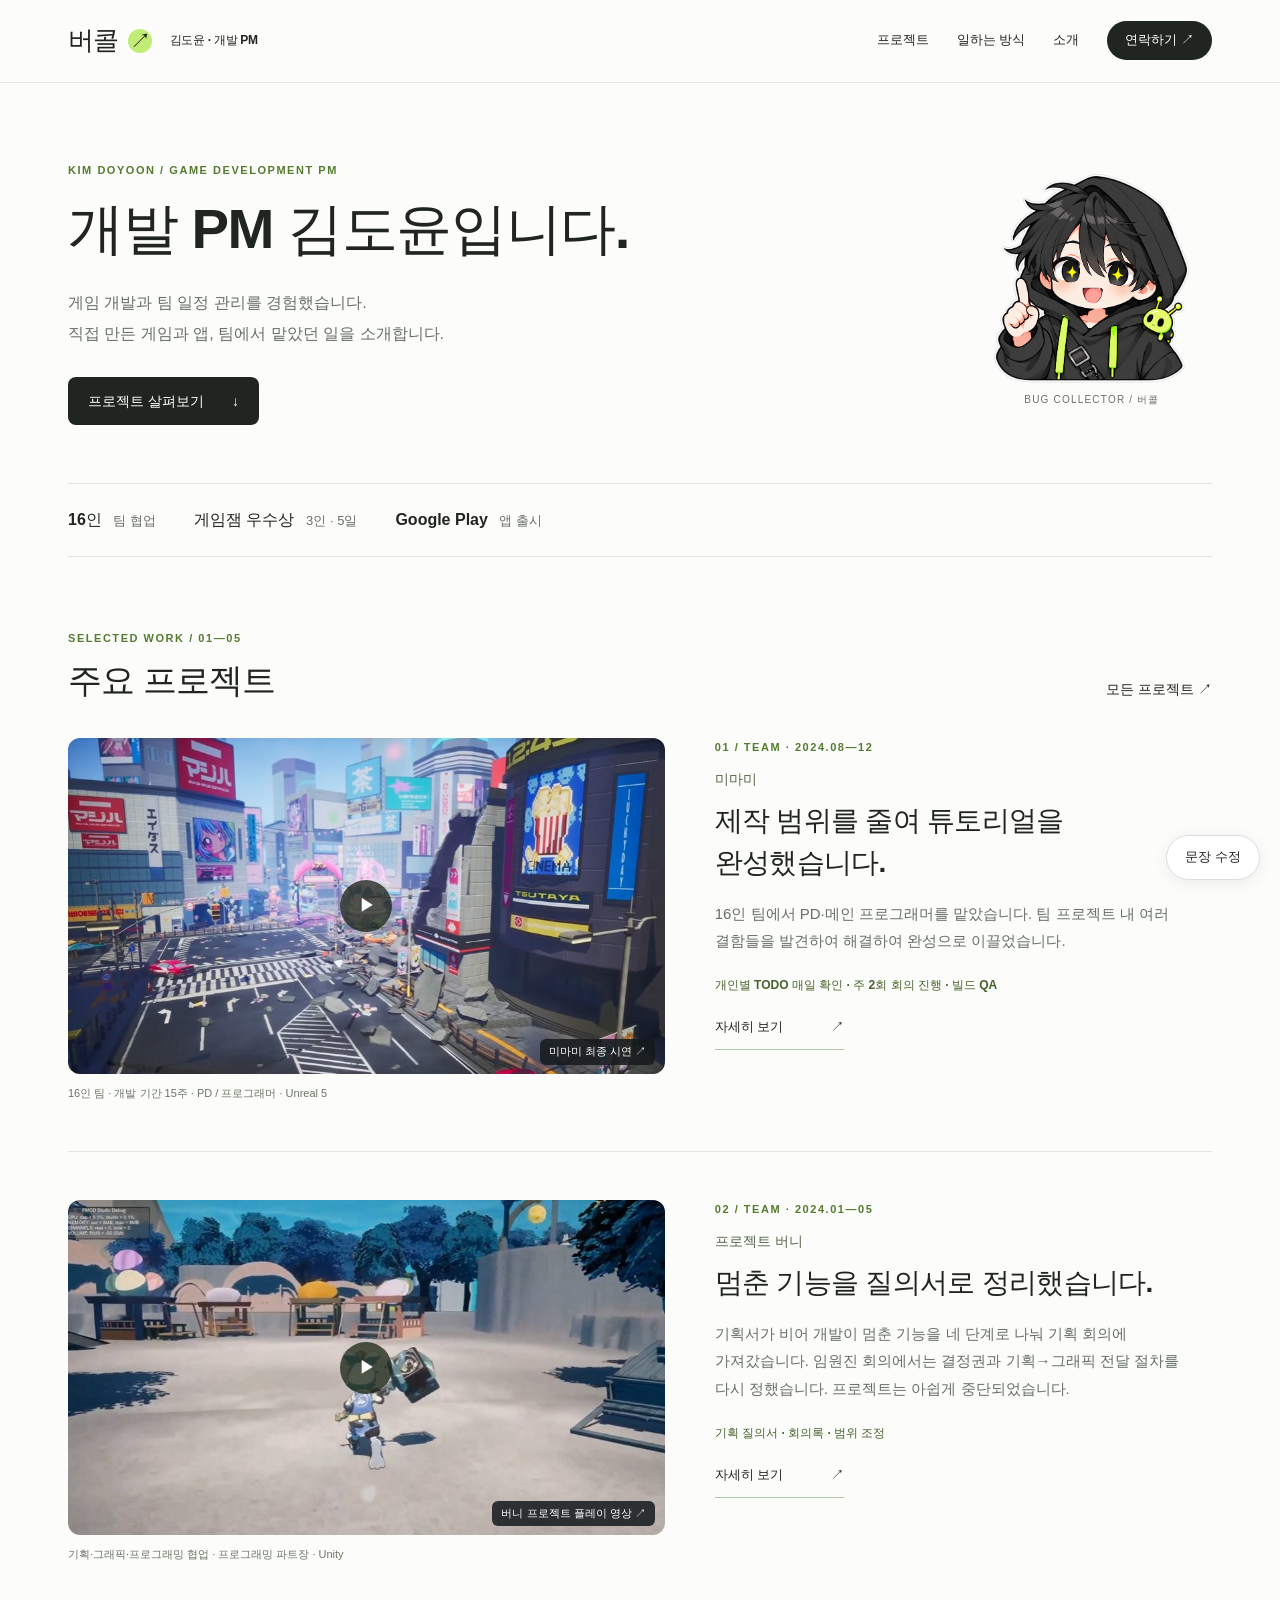
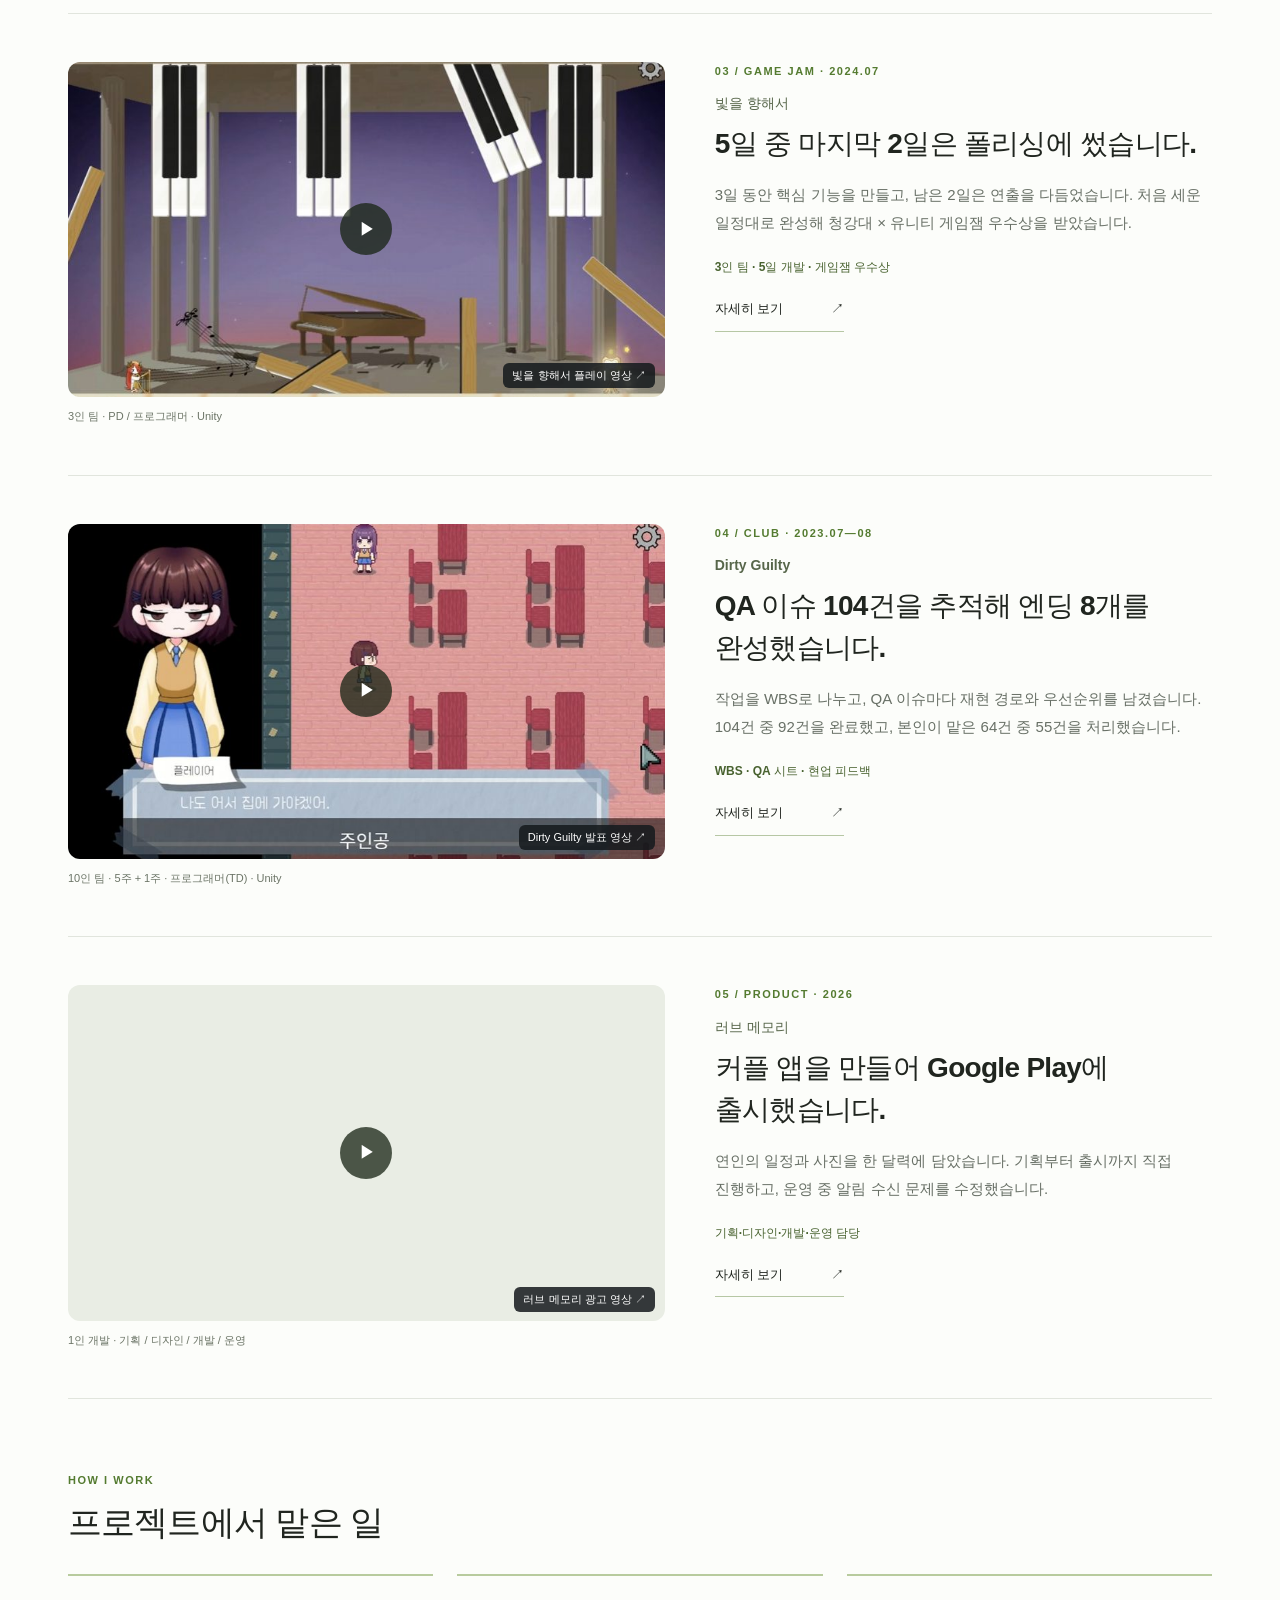
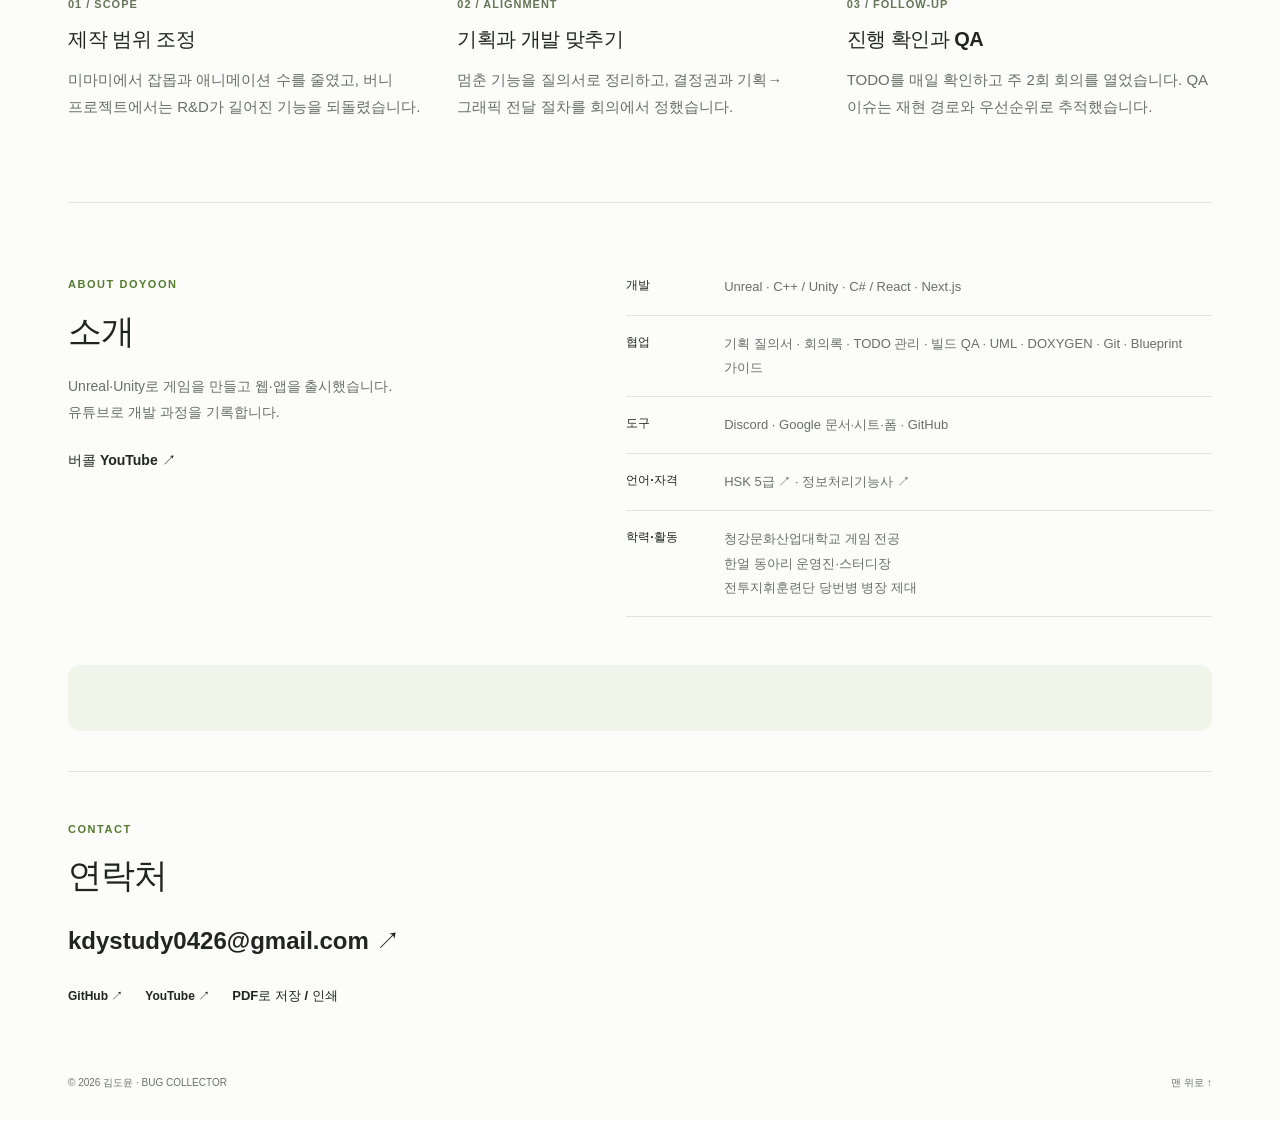
==== commit d952422c: "Use the sentences saved in the editor as the main page defaults Copy the 17 sentences currently save" ====
--- a/index.html
+++ b/index.html
@@ -1,8 +1,8 @@
 <!doctype html>
 <html lang="ko"><head><meta charset="utf-8"><meta name="viewport" content="width=device-width,initial-scale=1"><title>게임 개발 PM 지원자 김도윤 | 김도윤 · 개발 PM</title><meta name="description" content="김도윤 개발 PM 포트폴리오. 16인 팀 협업, 기획 질의서와 회의 운영, QA 이슈 104건 추적, 게임잼 우수상, 앱 출시 경험."><meta name="theme-color" content="#ffffff"><meta property="og:title" content="게임 개발 PM 지원자 김도윤 | 김도윤 · 개발 PM"><meta property="og:image" content="https://kevin04261004.github.io/Portfolio/assets/img/brand/bug-collector.png"><link rel="stylesheet" href="assets/css/portfolio.css"><link rel="stylesheet" href="assets/css/editorial.css"><script src="assets/js/portfolio.js" defer></script><link rel="stylesheet" href="assets/css/text-editor.css"><script type="module" src="assets/js/text-editor.js"></script></head>
-<body class="refresh home"><a class="skip" href="#main"><editable-text data-edit-id="t0001">본문으로 바로가기</editable-text></a><header class="header"><div class="header-inner"><a class="brand" href="#"><editable-text data-edit-id="t0002">버콜</editable-text><span class="brand-dot" aria-hidden="true">↗</span><span class="brand-name"><editable-text data-edit-id="t0003">김도윤 · 개발 PM</editable-text></span></a><nav aria-label="주요 메뉴"><a href="#projects"><editable-text data-edit-id="t0004">프로젝트</editable-text></a><a href="#approach"><editable-text data-edit-id="t0005">일하는 방식</editable-text></a><a href="#about"><editable-text data-edit-id="t0006">소개</editable-text></a><a class="nav-contact" href="#contact"><editable-text data-edit-id="t0007">연락하기 ↗</editable-text></a></nav></div></header><main class="container" id="main"><section class="intro"><div><p class="eyebrow"><editable-text data-edit-id="t0008">KIM DOYOON / GAME DEVELOPMENT PM</editable-text></p><h1><editable-text data-edit-id="t0009">게임 개발 PM 지원자 김도윤입니다.</editable-text></h1><p class="intro-line"><editable-text data-edit-id="t0010">게임 개발과 팀 일정 관리를 경험했습니다. </editable-text><br><editable-text data-edit-id="t0011">직접 만든 게임과 앱, 팀에서 맡았던 일을 소개합니다.</editable-text></p><a class="button" href="#projects"><editable-text data-edit-id="t0012">프로젝트 살펴보기 </editable-text><span><editable-text data-edit-id="t0013">↓</editable-text></span></a></div><div class="brand-stamp"><picture><source type="image/webp" srcset="assets/img/brand/bug-collector.webp"><img src="assets/img/brand/bug-collector.png" width="210" height="210" alt="버콜 캐릭터" fetchpriority="high"></picture><span><editable-text data-edit-id="t0014">BUG COLLECTOR / 버콜</editable-text></span></div></section>
+<body class="refresh home"><a class="skip" href="#main"><editable-text data-edit-id="t0001">본문으로 바로가기</editable-text></a><header class="header"><div class="header-inner"><a class="brand" href="#"><editable-text data-edit-id="t0002">버콜</editable-text><span class="brand-dot" aria-hidden="true">↗</span><span class="brand-name"><editable-text data-edit-id="t0003">김도윤 · 개발 PM</editable-text></span></a><nav aria-label="주요 메뉴"><a href="#projects"><editable-text data-edit-id="t0004">프로젝트</editable-text></a><a href="#approach"><editable-text data-edit-id="t0005">일하는 방식</editable-text></a><a href="#about"><editable-text data-edit-id="t0006">소개</editable-text></a><a class="nav-contact" href="#contact"><editable-text data-edit-id="t0007">연락하기 ↗</editable-text></a></nav></div></header><main class="container" id="main"><section class="intro"><div><p class="eyebrow"><editable-text data-edit-id="t0008">KIM DOYOON / GAME DEVELOPMENT PM</editable-text></p><h1><editable-text data-edit-id="t0009">개발 PM 김도윤입니다.</editable-text></h1><p class="intro-line"><editable-text data-edit-id="t0010">게임 개발과 팀 일정 관리를 경험했습니다. </editable-text><br><editable-text data-edit-id="t0011">직접 만든 게임과 앱, 팀에서 맡았던 일을 소개합니다.</editable-text></p><a class="button" href="#projects"><editable-text data-edit-id="t0012">프로젝트 살펴보기 </editable-text><span><editable-text data-edit-id="t0013">↓</editable-text></span></a></div><div class="brand-stamp"><picture><source type="image/webp" srcset="assets/img/brand/bug-collector.webp"><img src="assets/img/brand/bug-collector.png" width="210" height="210" alt="버콜 캐릭터" fetchpriority="high"></picture><span><editable-text data-edit-id="t0014">BUG COLLECTOR / 버콜</editable-text></span></div></section>
 <div class="quick-facts"><span><b><editable-text data-edit-id="t0015">16인</editable-text></b><editable-text data-edit-id="t0016"> 팀 협업</editable-text></span><span><b><editable-text data-edit-id="t0017">게임잼 우수상</editable-text></b><editable-text data-edit-id="t0018"> 3인 · 5일</editable-text></span><span><b><editable-text data-edit-id="t0019">Google Play</editable-text></b><editable-text data-edit-id="t0020"> 앱 출시</editable-text></span></div>
-<section class="selected section" id="projects"><div class="section-heading"><div><p class="eyebrow"><editable-text data-edit-id="t0021">SELECTED WORK / 01—05</editable-text></p><h2><editable-text data-edit-id="t0022">주요 프로젝트</editable-text></h2></div><a class="text-link" href="archive.html"><editable-text data-edit-id="t0023">모든 프로젝트 ↗</editable-text></a></div><article class="work-row" id="pr-mimami"><div class="work-media"><a class="video-preview" href="https://www.youtube.com/watch?v=m4Nka0iVqvw&amp;t=329s" data-video="m4Nka0iVqvw" data-start="329" data-title="미마미 최종 시연" target="_blank" rel="noopener"><img src="assets/img/project/mimami.jpg" width="1280" height="720" loading="lazy" alt="미마미 최종 시연"><span class="play" aria-hidden="true">▶</span><span class="watch"><editable-text data-edit-id="t0024">미마미 최종 시연 ↗</editable-text></span></a><p class="image-caption"><editable-text data-edit-id="t0025">16인 팀 · 개발 기간 15주 · PD / 프로그래머 · Unreal Engine</editable-text></p></div><div class="work-copy"><p class="eyebrow"><editable-text data-edit-id="t0026">01 / TEAM · 2024.08—12</editable-text></p><p class="work-name"><editable-text data-edit-id="t0027">미마미</editable-text></p><h3><editable-text data-edit-id="t0028">제작 범위를 줄여 튜토리얼을 완성했습니다.</editable-text></h3><p class="work-description"><editable-text data-edit-id="t0029">16인 팀에서 PD·프로그래머를 맡았습니다. AD·애니메이터와 잡몹과 애니메이션 수를 줄이기로 협의했고, 튜토리얼을 완성했습니다.</editable-text></p><p class="outcome"><editable-text data-edit-id="t0030">개인별 TODO 매일 확인 · 주 2회 회의 · 빌드 QA</editable-text></p><a class="study-link" href="case-pr-mimami.html"><editable-text data-edit-id="t0031">자세히 보기 </editable-text><span><editable-text data-edit-id="t0032">↗</editable-text></span></a></div></article><article class="work-row" id="pr-apocalypse"><div class="work-media"><a class="video-preview" href="https://www.youtube.com/watch?v=OkbLJylW4Js" data-video="OkbLJylW4Js" data-start="0" data-title="버니 프로젝트 플레이 영상" target="_blank" rel="noopener"><img src="assets/img/project/bunny.jpg" width="1280" height="720" loading="lazy" alt="버니 프로젝트 플레이 영상"><span class="play" aria-hidden="true">▶</span><span class="watch"><editable-text data-edit-id="t0033">버니 프로젝트 플레이 영상 ↗</editable-text></span></a><p class="image-caption"><editable-text data-edit-id="t0034">기획·그래픽·프로그래밍 협업 · 프로그래밍 파트장 · Unity</editable-text></p></div><div class="work-copy"><p class="eyebrow"><editable-text data-edit-id="t0035">02 / TEAM · 2024.01—05</editable-text></p><p class="work-name"><editable-text data-edit-id="t0036">버니 프로젝트 (Apocalypse)</editable-text></p><h3><editable-text data-edit-id="t0037">멈춘 기능을 질의서로 정리했습니다.</editable-text></h3><p class="work-description"><editable-text data-edit-id="t0038">기획서가 비어 개발이 멈춘 기능을 네 단계로 나눠 기획 회의에 가져갔습니다. 임원진 회의에서는 결정권과 기획→그래픽 전달 절차를 다시 정했습니다. 프로젝트는 중단됐습니다.</editable-text></p><p class="outcome"><editable-text data-edit-id="t0039">기획 질의서 · 회의록 · 범위 조정</editable-text></p><a class="study-link" href="case-pr-apocalypse.html"><editable-text data-edit-id="t0040">자세히 보기 </editable-text><span><editable-text data-edit-id="t0041">↗</editable-text></span></a></div></article><article class="work-row" id="pr-jam"><div class="work-media"><a class="video-preview" href="https://www.youtube.com/watch?v=gHCZj0rF1ME" data-video="gHCZj0rF1ME" data-start="0" data-title="빛을 향해서 플레이 영상" target="_blank" rel="noopener"><img src="assets/img/project/jam.jpg" width="1280" height="720" loading="lazy" alt="빛을 향해서 플레이 영상"><span class="play" aria-hidden="true">▶</span><span class="watch"><editable-text data-edit-id="t0042">빛을 향해서 플레이 영상 ↗</editable-text></span></a><p class="image-caption"><editable-text data-edit-id="t0043">3인 팀 · PD / 프로그래머 · Unity</editable-text></p></div><div class="work-copy"><p class="eyebrow"><editable-text data-edit-id="t0044">03 / GAME JAM · 2024.07</editable-text></p><p class="work-name"><editable-text data-edit-id="t0045">빛을 향해서</editable-text></p><h3><editable-text data-edit-id="t0046">5일 중 마지막 2일은 폴리싱에 썼습니다.</editable-text></h3><p class="work-description"><editable-text data-edit-id="t0047">3일 동안 핵심 기능을 만들고, 남은 2일은 연출을 다듬었습니다. 처음 세운 일정대로 완성해 청강대 × 유니티 게임잼 우수상을 받았습니다.</editable-text></p><p class="outcome"><editable-text data-edit-id="t0048">3인 팀 · 5일 개발 · 게임잼 우수상</editable-text></p><a class="study-link" href="case-pr-jam.html"><editable-text data-edit-id="t0049">자세히 보기 </editable-text><span><editable-text data-edit-id="t0050">↗</editable-text></span></a></div></article><article class="work-row" id="pr-dirty-guilty"><div class="work-media"><a class="video-preview" href="https://www.youtube.com/watch?v=yHMLPyDOVHo&amp;t=110s" data-video="yHMLPyDOVHo" data-start="110" data-title="Dirty Guilty 트레일러" target="_blank" rel="noopener"><img src="assets/img/project/dirty.jpg" width="1280" height="720" loading="lazy" alt="Dirty Guilty 트레일러"><span class="play" aria-hidden="true">▶</span><span class="watch"><editable-text data-edit-id="t0051">Dirty Guilty 트레일러 ↗</editable-text></span></a><p class="image-caption"><editable-text data-edit-id="t0052">10인 팀 · 5주 + 1주 · 프로그래머(TD) · Unity</editable-text></p></div><div class="work-copy"><p class="eyebrow"><editable-text data-edit-id="t0053">04 / CLUB · 2023.07—08</editable-text></p><p class="work-name"><editable-text data-edit-id="t0054">Dirty Guilty</editable-text></p><h3><editable-text data-edit-id="t0055">QA 이슈 104건을 추적해 엔딩 8개를 완성했습니다.</editable-text></h3><p class="work-description"><editable-text data-edit-id="t0056">작업을 WBS로 나누고, QA 이슈마다 재현 경로와 우선순위를 남겼습니다. 104건 중 92건을 완료했고, 본인이 맡은 64건 중 55건을 처리했습니다.</editable-text></p><p class="outcome"><editable-text data-edit-id="t0057">WBS · QA 시트 · 현업 피드백</editable-text></p><a class="study-link" href="case-pr-dirty-guilty.html"><editable-text data-edit-id="t0058">자세히 보기 </editable-text><span><editable-text data-edit-id="t0059">↗</editable-text></span></a></div></article><article class="work-row" id="love-memory"><div class="work-media"><a class="video-preview" href="https://www.youtube.com/watch?v=WIhtwNLPAaQ" data-video="WIhtwNLPAaQ" data-start="0" data-title="러브 메모리 소개 영상" target="_blank" rel="noopener"><img src="https://i.ytimg.com/vi/WIhtwNLPAaQ/maxresdefault.jpg" data-thumb="WIhtwNLPAaQ" width="1280" height="720" loading="lazy" alt="러브 메모리 소개 영상"><span class="play" aria-hidden="true">▶</span><span class="watch"><editable-text data-edit-id="t0060">러브 메모리 소개 영상 ↗</editable-text></span></a><p class="image-caption"><editable-text data-edit-id="t0061">1인 개발 · 기획 / 디자인 / 개발 / 운영</editable-text></p></div><div class="work-copy"><p class="eyebrow"><editable-text data-edit-id="t0062">05 / PRODUCT · 2026</editable-text></p><p class="work-name"><editable-text data-edit-id="t0063">러브 메모리</editable-text></p><h3><editable-text data-edit-id="t0064">커플 앱을 만들어 Google Play에 출시했습니다.</editable-text></h3><p class="work-description"><editable-text data-edit-id="t0065">연인의 일정과 사진을 한 달력에 담았습니다. 기획부터 출시까지 직접 진행하고, 운영 중 알림 수신 문제를 수정했습니다.</editable-text></p><p class="outcome"><editable-text data-edit-id="t0066">기획·디자인·개발·운영 담당</editable-text></p><a class="study-link" href="case-love-memory.html"><editable-text data-edit-id="t0067">자세히 보기 </editable-text><span><editable-text data-edit-id="t0068">↗</editable-text></span></a></div></article></section><section class="section method" id="approach"><div class="section-heading"><div><p class="eyebrow"><editable-text data-edit-id="t0069">HOW I WORK</editable-text></p><h2><editable-text data-edit-id="t0070">프로젝트에서 맡은 일</editable-text></h2></div></div><div class="method-grid"><article><span><editable-text data-edit-id="t0071">01 / SCOPE</editable-text></span><h3><editable-text data-edit-id="t0072">제작 범위 조정</editable-text></h3><p><editable-text data-edit-id="t0073">미마미에서 잡몹과 애니메이션 수를 줄였고, 버니 프로젝트에서는 R&amp;D가 길어진 기능을 되돌렸습니다.</editable-text></p></article><article><span><editable-text data-edit-id="t0074">02 / ALIGNMENT</editable-text></span><h3><editable-text data-edit-id="t0075">기획과 개발 맞추기</editable-text></h3><p><editable-text data-edit-id="t0076">멈춘 기능을 질의서로 정리하고, 결정권과 기획→그래픽 전달 절차를 회의에서 정했습니다.</editable-text></p></article><article><span><editable-text data-edit-id="t0077">03 / FOLLOW-UP</editable-text></span><h3><editable-text data-edit-id="t0078">진행 확인과 QA</editable-text></h3><p><editable-text data-edit-id="t0079">TODO를 매일 확인하고 주 2회 회의를 열었습니다. QA 이슈는 재현 경로와 우선순위로 추적했습니다.</editable-text></p></article></div></section>
-<section class="section about-new" id="about"><div><p class="eyebrow"><editable-text data-edit-id="t0080">ABOUT DOYOON</editable-text></p><h2><editable-text data-edit-id="t0081">소개</editable-text></h2><p><editable-text data-edit-id="t0082">Unreal·Unity로 게임을 만들고 웹·앱을 출시했습니다. </editable-text><br><editable-text data-edit-id="t0083">버그 콜렉터, 버콜로 개발 과정을 기록합니다.</editable-text></p><a class="text-link" href="https://www.youtube.com/@bugcollector0_0" target="_blank" rel="noopener"><editable-text data-edit-id="t0084">버콜 YouTube ↗</editable-text></a></div><div class="profile-facts"><div><span><editable-text data-edit-id="t0085">개발</editable-text></span><p><editable-text data-edit-id="t0086">Unreal · C++ / Unity · C# / React · Next.js</editable-text></p></div><div><span><editable-text data-edit-id="t0087">협업</editable-text></span><p><editable-text data-edit-id="t0088">기획 질의서 · 회의록 · TODO 관리 · 빌드 QA · UML · Git·Blueprint 가이드</editable-text></p></div><div><span><editable-text data-edit-id="t0089">도구</editable-text></span><p><editable-text data-edit-id="t0090">Discord · Google 문서·시트·폼 · GitHub</editable-text></p></div><div id="qualifications"><span><editable-text data-edit-id="t0091">언어·자격</editable-text></span><p><a href="assets/img/cert/hsk5.jpg" target="_blank" rel="noopener"><editable-text data-edit-id="t0092">HSK 5급 ↗</editable-text></a><editable-text data-edit-id="t0093"> · </editable-text><a href="assets/img/cert/info-processing.jpg" target="_blank" rel="noopener"><editable-text data-edit-id="t0094">정보처리기능사 ↗</editable-text></a></p></div><div><span><editable-text data-edit-id="t0095">학력·활동</editable-text></span><p><editable-text data-edit-id="t0096">청강문화산업대학교 게임 전공 · 2023년 입학 </editable-text><br><editable-text data-edit-id="t0097">군 복무로 휴학 중 · 한얼 동아리 운영진·스터디장 </editable-text><br><editable-text data-edit-id="t0098">C언어 스터디 5주 과정 설계·운영 · 만족도 조사</editable-text></p></div></div></section>
-<section class="availability"><p class="eyebrow"><editable-text data-edit-id="t0099">AVAILABILITY</editable-text></p><h2><editable-text data-edit-id="t0100">2026년 12월 입사 가능</editable-text></h2><p><strong><editable-text data-edit-id="t0101">학기 중 3개월은 주 4일, 그 외에는 주 5일 근무 가능</editable-text></strong></p><p class="availability-note"><editable-text data-edit-id="t0102">2026년 11월 25일 전역 예정</editable-text></p></section>
+<section class="selected section" id="projects"><div class="section-heading"><div><p class="eyebrow"><editable-text data-edit-id="t0021">SELECTED WORK / 01—05</editable-text></p><h2><editable-text data-edit-id="t0022">주요 프로젝트</editable-text></h2></div><a class="text-link" href="archive.html"><editable-text data-edit-id="t0023">모든 프로젝트 ↗</editable-text></a></div><article class="work-row" id="pr-mimami"><div class="work-media"><a class="video-preview" href="https://www.youtube.com/watch?v=m4Nka0iVqvw&amp;t=329s" data-video="m4Nka0iVqvw" data-start="329" data-title="미마미 최종 시연" target="_blank" rel="noopener"><img src="assets/img/project/mimami.jpg" width="1280" height="720" loading="lazy" alt="미마미 최종 시연"><span class="play" aria-hidden="true">▶</span><span class="watch"><editable-text data-edit-id="t0024">미마미 최종 시연 ↗</editable-text></span></a><p class="image-caption"><editable-text data-edit-id="t0025">16인 팀 · 개발 기간 15주 · PD / 프로그래머 · Unreal 5</editable-text></p></div><div class="work-copy"><p class="eyebrow"><editable-text data-edit-id="t0026">01 / TEAM · 2024.08—12</editable-text></p><p class="work-name"><editable-text data-edit-id="t0027">미마미</editable-text></p><h3><editable-text data-edit-id="t0028">제작 범위를 줄여 튜토리얼을 완성했습니다.</editable-text></h3><p class="work-description"><editable-text data-edit-id="t0029">16인 팀에서 PD·메인 프로그래머를 맡았습니다. 팀 프로젝트 내 여러 결함들을 발견하여 해결하여 완성으로 이끌었습니다.</editable-text></p><p class="outcome"><editable-text data-edit-id="t0030">개인별 TODO 매일 확인 · 주 2회 회의 진행 · 빌드 QA</editable-text></p><a class="study-link" href="case-pr-mimami.html"><editable-text data-edit-id="t0031">자세히 보기 </editable-text><span><editable-text data-edit-id="t0032">↗</editable-text></span></a></div></article><article class="work-row" id="pr-apocalypse"><div class="work-media"><a class="video-preview" href="https://www.youtube.com/watch?v=OkbLJylW4Js" data-video="OkbLJylW4Js" data-start="0" data-title="버니 프로젝트 플레이 영상" target="_blank" rel="noopener"><img src="assets/img/project/bunny.jpg" width="1280" height="720" loading="lazy" alt="버니 프로젝트 플레이 영상"><span class="play" aria-hidden="true">▶</span><span class="watch"><editable-text data-edit-id="t0033">버니 프로젝트 플레이 영상 ↗</editable-text></span></a><p class="image-caption"><editable-text data-edit-id="t0034">기획·그래픽·프로그래밍 협업 · 프로그래밍 파트장 · Unity</editable-text></p></div><div class="work-copy"><p class="eyebrow"><editable-text data-edit-id="t0035">02 / TEAM · 2024.01—05</editable-text></p><p class="work-name"><editable-text data-edit-id="t0036">프로젝트 버니</editable-text></p><h3><editable-text data-edit-id="t0037">멈춘 기능을 질의서로 정리했습니다.</editable-text></h3><p class="work-description"><editable-text data-edit-id="t0038">기획서가 비어 개발이 멈춘 기능을 네 단계로 나눠 기획 회의에 가져갔습니다. 임원진 회의에서는 결정권과 기획→그래픽 전달 절차를 다시 정했습니다. 프로젝트는 아쉽게 중단되었습니다.</editable-text></p><p class="outcome"><editable-text data-edit-id="t0039">기획 질의서 · 회의록 · 범위 조정</editable-text></p><a class="study-link" href="case-pr-apocalypse.html"><editable-text data-edit-id="t0040">자세히 보기 </editable-text><span><editable-text data-edit-id="t0041">↗</editable-text></span></a></div></article><article class="work-row" id="pr-jam"><div class="work-media"><a class="video-preview" href="https://www.youtube.com/watch?v=gHCZj0rF1ME" data-video="gHCZj0rF1ME" data-start="0" data-title="빛을 향해서 플레이 영상" target="_blank" rel="noopener"><img src="assets/img/project/jam.jpg" width="1280" height="720" loading="lazy" alt="빛을 향해서 플레이 영상"><span class="play" aria-hidden="true">▶</span><span class="watch"><editable-text data-edit-id="t0042">빛을 향해서 플레이 영상 ↗</editable-text></span></a><p class="image-caption"><editable-text data-edit-id="t0043">3인 팀 · PD / 프로그래머 · Unity</editable-text></p></div><div class="work-copy"><p class="eyebrow"><editable-text data-edit-id="t0044">03 / GAME JAM · 2024.07</editable-text></p><p class="work-name"><editable-text data-edit-id="t0045">빛을 향해서</editable-text></p><h3><editable-text data-edit-id="t0046">5일 중 마지막 2일은 폴리싱에 썼습니다.</editable-text></h3><p class="work-description"><editable-text data-edit-id="t0047">3일 동안 핵심 기능을 만들고, 남은 2일은 연출을 다듬었습니다. 처음 세운 일정대로 완성해 청강대 × 유니티 게임잼 우수상을 받았습니다.</editable-text></p><p class="outcome"><editable-text data-edit-id="t0048">3인 팀 · 5일 개발 · 게임잼 우수상</editable-text></p><a class="study-link" href="case-pr-jam.html"><editable-text data-edit-id="t0049">자세히 보기 </editable-text><span><editable-text data-edit-id="t0050">↗</editable-text></span></a></div></article><article class="work-row" id="pr-dirty-guilty"><div class="work-media"><a class="video-preview" href="https://www.youtube.com/watch?v=yHMLPyDOVHo&amp;t=110s" data-video="yHMLPyDOVHo" data-start="110" data-title="Dirty Guilty 트레일러" target="_blank" rel="noopener"><img src="assets/img/project/dirty.jpg" width="1280" height="720" loading="lazy" alt="Dirty Guilty 트레일러"><span class="play" aria-hidden="true">▶</span><span class="watch"><editable-text data-edit-id="t0051">Dirty Guilty 발표 영상 ↗</editable-text></span></a><p class="image-caption"><editable-text data-edit-id="t0052">10인 팀 · 5주 + 1주 · 프로그래머(TD) · Unity</editable-text></p></div><div class="work-copy"><p class="eyebrow"><editable-text data-edit-id="t0053">04 / CLUB · 2023.07—08</editable-text></p><p class="work-name"><editable-text data-edit-id="t0054">Dirty Guilty</editable-text></p><h3><editable-text data-edit-id="t0055">QA 이슈 104건을 추적해 엔딩 8개를 완성했습니다.</editable-text></h3><p class="work-description"><editable-text data-edit-id="t0056">작업을 WBS로 나누고, QA 이슈마다 재현 경로와 우선순위를 남겼습니다. 104건 중 92건을 완료했고, 본인이 맡은 64건 중 55건을 처리했습니다.</editable-text></p><p class="outcome"><editable-text data-edit-id="t0057">WBS · QA 시트 · 현업 피드백</editable-text></p><a class="study-link" href="case-pr-dirty-guilty.html"><editable-text data-edit-id="t0058">자세히 보기 </editable-text><span><editable-text data-edit-id="t0059">↗</editable-text></span></a></div></article><article class="work-row" id="love-memory"><div class="work-media"><a class="video-preview" href="https://www.youtube.com/watch?v=WIhtwNLPAaQ" data-video="WIhtwNLPAaQ" data-start="0" data-title="러브 메모리 소개 영상" target="_blank" rel="noopener"><img src="https://i.ytimg.com/vi/WIhtwNLPAaQ/maxresdefault.jpg" data-thumb="WIhtwNLPAaQ" width="1280" height="720" loading="lazy" alt="러브 메모리 소개 영상"><span class="play" aria-hidden="true">▶</span><span class="watch"><editable-text data-edit-id="t0060">러브 메모리 광고 영상 ↗</editable-text></span></a><p class="image-caption"><editable-text data-edit-id="t0061">1인 개발 · 기획 / 디자인 / 개발 / 운영</editable-text></p></div><div class="work-copy"><p class="eyebrow"><editable-text data-edit-id="t0062">05 / PRODUCT · 2026</editable-text></p><p class="work-name"><editable-text data-edit-id="t0063">러브 메모리</editable-text></p><h3><editable-text data-edit-id="t0064">커플 앱을 만들어 Google Play에 출시했습니다.</editable-text></h3><p class="work-description"><editable-text data-edit-id="t0065">연인의 일정과 사진을 한 달력에 담았습니다. 기획부터 출시까지 직접 진행하고, 운영 중 알림 수신 문제를 수정했습니다.</editable-text></p><p class="outcome"><editable-text data-edit-id="t0066">기획·디자인·개발·운영 담당</editable-text></p><a class="study-link" href="case-love-memory.html"><editable-text data-edit-id="t0067">자세히 보기 </editable-text><span><editable-text data-edit-id="t0068">↗</editable-text></span></a></div></article></section><section class="section method" id="approach"><div class="section-heading"><div><p class="eyebrow"><editable-text data-edit-id="t0069">HOW I WORK</editable-text></p><h2><editable-text data-edit-id="t0070">프로젝트에서 맡은 일</editable-text></h2></div></div><div class="method-grid"><article><span><editable-text data-edit-id="t0071">01 / SCOPE</editable-text></span><h3><editable-text data-edit-id="t0072">제작 범위 조정</editable-text></h3><p><editable-text data-edit-id="t0073">미마미에서 잡몹과 애니메이션 수를 줄였고, 버니 프로젝트에서는 R&amp;D가 길어진 기능을 되돌렸습니다.</editable-text></p></article><article><span><editable-text data-edit-id="t0074">02 / ALIGNMENT</editable-text></span><h3><editable-text data-edit-id="t0075">기획과 개발 맞추기</editable-text></h3><p><editable-text data-edit-id="t0076">멈춘 기능을 질의서로 정리하고, 결정권과 기획→그래픽 전달 절차를 회의에서 정했습니다.</editable-text></p></article><article><span><editable-text data-edit-id="t0077">03 / FOLLOW-UP</editable-text></span><h3><editable-text data-edit-id="t0078">진행 확인과 QA</editable-text></h3><p><editable-text data-edit-id="t0079">TODO를 매일 확인하고 주 2회 회의를 열었습니다. QA 이슈는 재현 경로와 우선순위로 추적했습니다.</editable-text></p></article></div></section>
+<section class="section about-new" id="about"><div><p class="eyebrow"><editable-text data-edit-id="t0080">ABOUT DOYOON</editable-text></p><h2><editable-text data-edit-id="t0081">소개</editable-text></h2><p><editable-text data-edit-id="t0082">Unreal·Unity로 게임을 만들고 웹·앱을 출시했습니다. </editable-text><br><editable-text data-edit-id="t0083">유튜브로 개발 과정을 기록합니다.</editable-text></p><a class="text-link" href="https://www.youtube.com/@bugcollector0_0" target="_blank" rel="noopener"><editable-text data-edit-id="t0084">버콜 YouTube ↗</editable-text></a></div><div class="profile-facts"><div><span><editable-text data-edit-id="t0085">개발</editable-text></span><p><editable-text data-edit-id="t0086">Unreal · C++ / Unity · C# / React · Next.js</editable-text></p></div><div><span><editable-text data-edit-id="t0087">협업</editable-text></span><p><editable-text data-edit-id="t0088">기획 질의서 · 회의록 · TODO 관리 · 빌드 QA · UML · DOXYGEN · Git · Blueprint 가이드</editable-text></p></div><div><span><editable-text data-edit-id="t0089">도구</editable-text></span><p><editable-text data-edit-id="t0090">Discord · Google 문서·시트·폼 · GitHub</editable-text></p></div><div id="qualifications"><span><editable-text data-edit-id="t0091">언어·자격</editable-text></span><p><a href="assets/img/cert/hsk5.jpg" target="_blank" rel="noopener"><editable-text data-edit-id="t0092">HSK 5급 ↗</editable-text></a><editable-text data-edit-id="t0093"> · </editable-text><a href="assets/img/cert/info-processing.jpg" target="_blank" rel="noopener"><editable-text data-edit-id="t0094">정보처리기능사 ↗</editable-text></a></p></div><div><span><editable-text data-edit-id="t0095">학력·활동</editable-text></span><p><editable-text data-edit-id="t0096">청강문화산업대학교 게임 전공 </editable-text><br><editable-text data-edit-id="t0097">한얼 동아리 운영진·스터디장 </editable-text><br><editable-text data-edit-id="t0098">전투지휘훈련단 당번병 병장 제대</editable-text></p></div></div></section>
+<section class="availability"><p class="eyebrow"><editable-text data-edit-id="t0099"></editable-text></p><h2><editable-text data-edit-id="t0100"></editable-text></h2><p><strong><editable-text data-edit-id="t0101"></editable-text></strong></p><p class="availability-note"><editable-text data-edit-id="t0102"></editable-text></p></section>
 <section class="contact" id="contact"><div><p class="eyebrow"><editable-text data-edit-id="t0103">CONTACT</editable-text></p><h2><editable-text data-edit-id="t0104">연락처</editable-text></h2><a class="contact-mail" href="mailto:kdystudy0426@gmail.com"><editable-text data-edit-id="t0105">kdystudy0426@gmail.com ↗</editable-text></a><div class="contact-links"><a href="https://github.com/Kevin04261004" target="_blank" rel="noopener"><editable-text data-edit-id="t0106">GitHub ↗</editable-text></a><a href="https://www.youtube.com/@bugcollector0_0" target="_blank" rel="noopener"><editable-text data-edit-id="t0107">YouTube ↗</editable-text></a><button type="button" data-print>PDF로 저장 / 인쇄</button></div></div></section></main><footer class="footer container"><span><editable-text data-edit-id="t0108">© 2026 김도윤 · BUG COLLECTOR</editable-text></span><a href="#"><editable-text data-edit-id="t0109">맨 위로 ↑</editable-text></a></footer><dialog id="video-dialog" aria-labelledby="video-title"><div class="video-toolbar"><h2 id="video-title">프로젝트 영상</h2><button type="button" data-close aria-label="영상 닫기">닫기 ✕</button></div><div id="player"></div><p>영상이 재생되지 않나요? <a id="youtube-direct" target="_blank" rel="noopener">YouTube에서 보기 ↗</a></p></dialog></body></html>
--- a/assets/css/text-editor.css
+++ b/assets/css/text-editor.css
@@ -13,3 +13,7 @@
 .editor-message::backdrop { background:#0005; }
 .editor-message p { line-height:1.7; margin:0 0 18px; }
 @media print { .editor-launch, .editor-toolbar, .editor-message { display:none !important; } .editor-active [data-edit-id] { outline:none; background:transparent; } }
+
+.editor-message label { display:block; font-weight:600; margin-bottom:12px; }
+.editor-message input { display:block; box-sizing:border-box; width:100%; padding:12px; margin-bottom:16px; border:1px solid #bbb; border-radius:8px; font:inherit; }
+.editor-message form button + button { margin-left:8px; }
